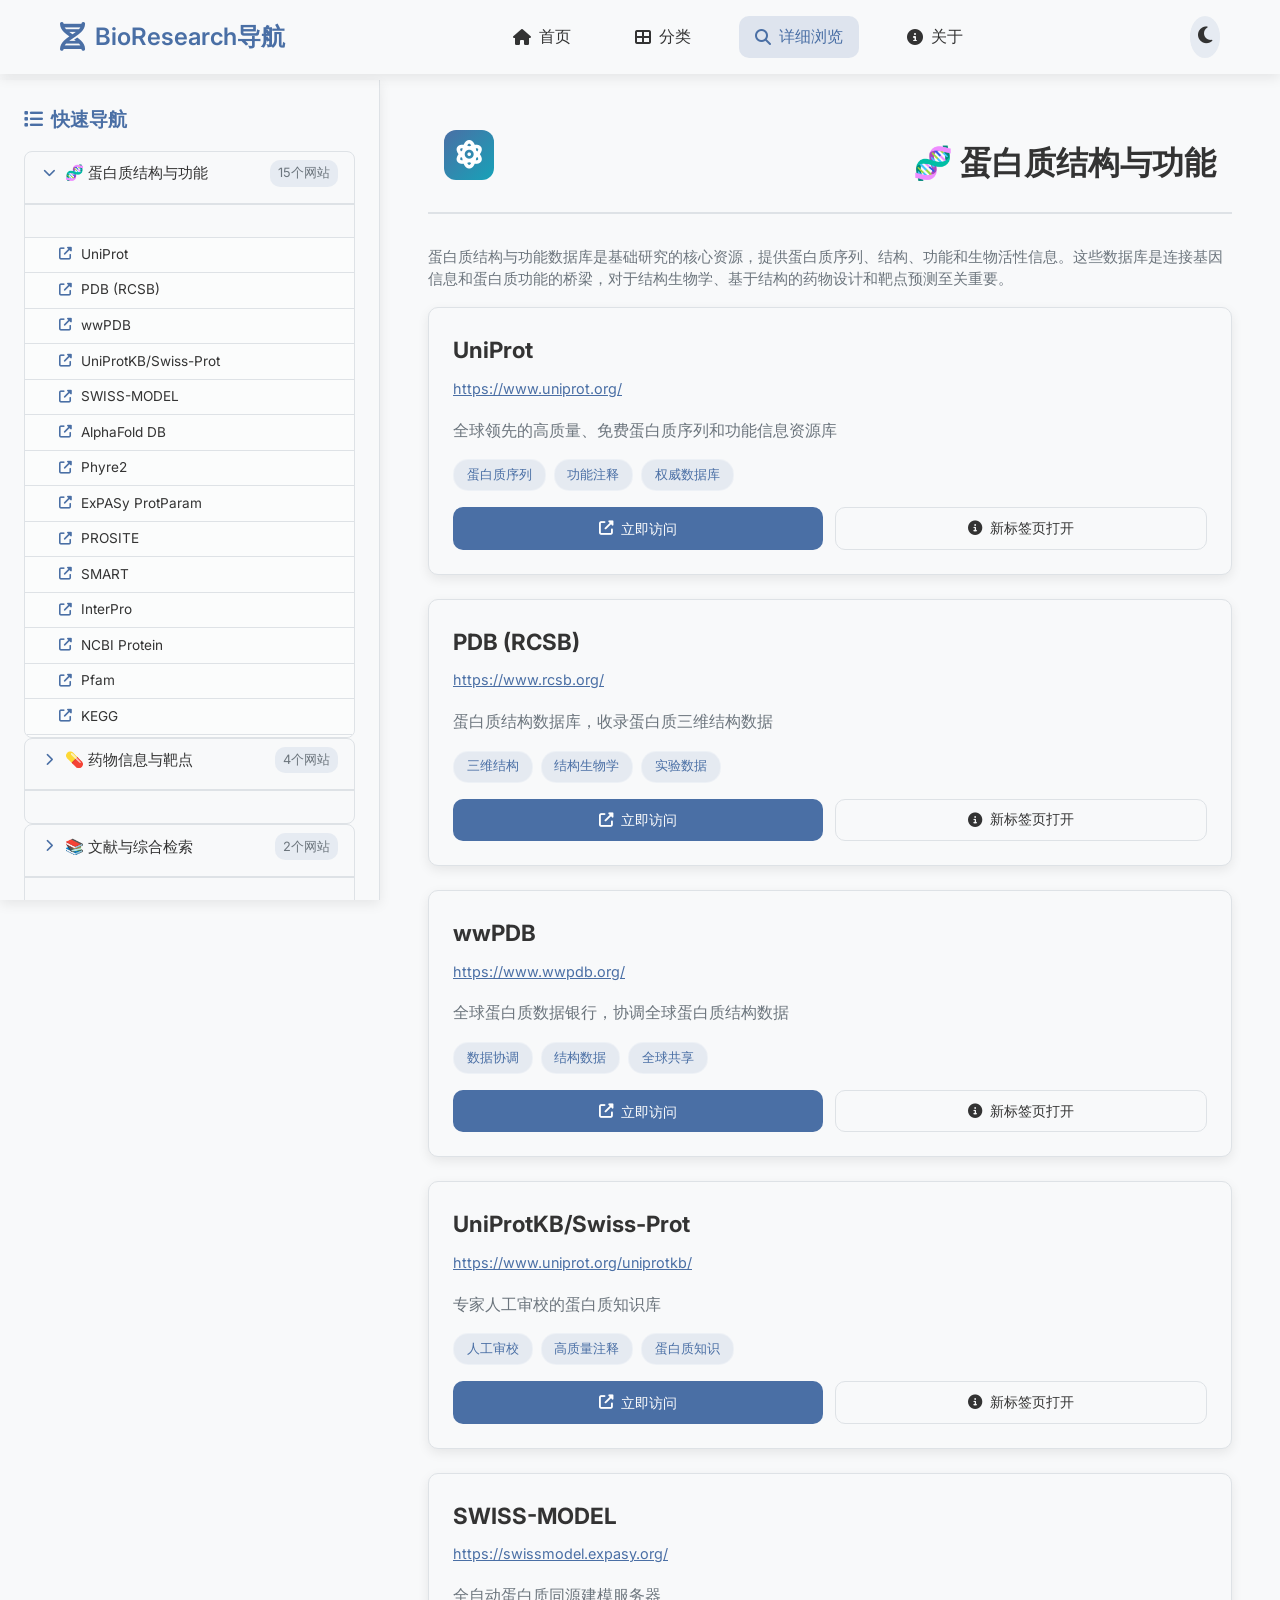
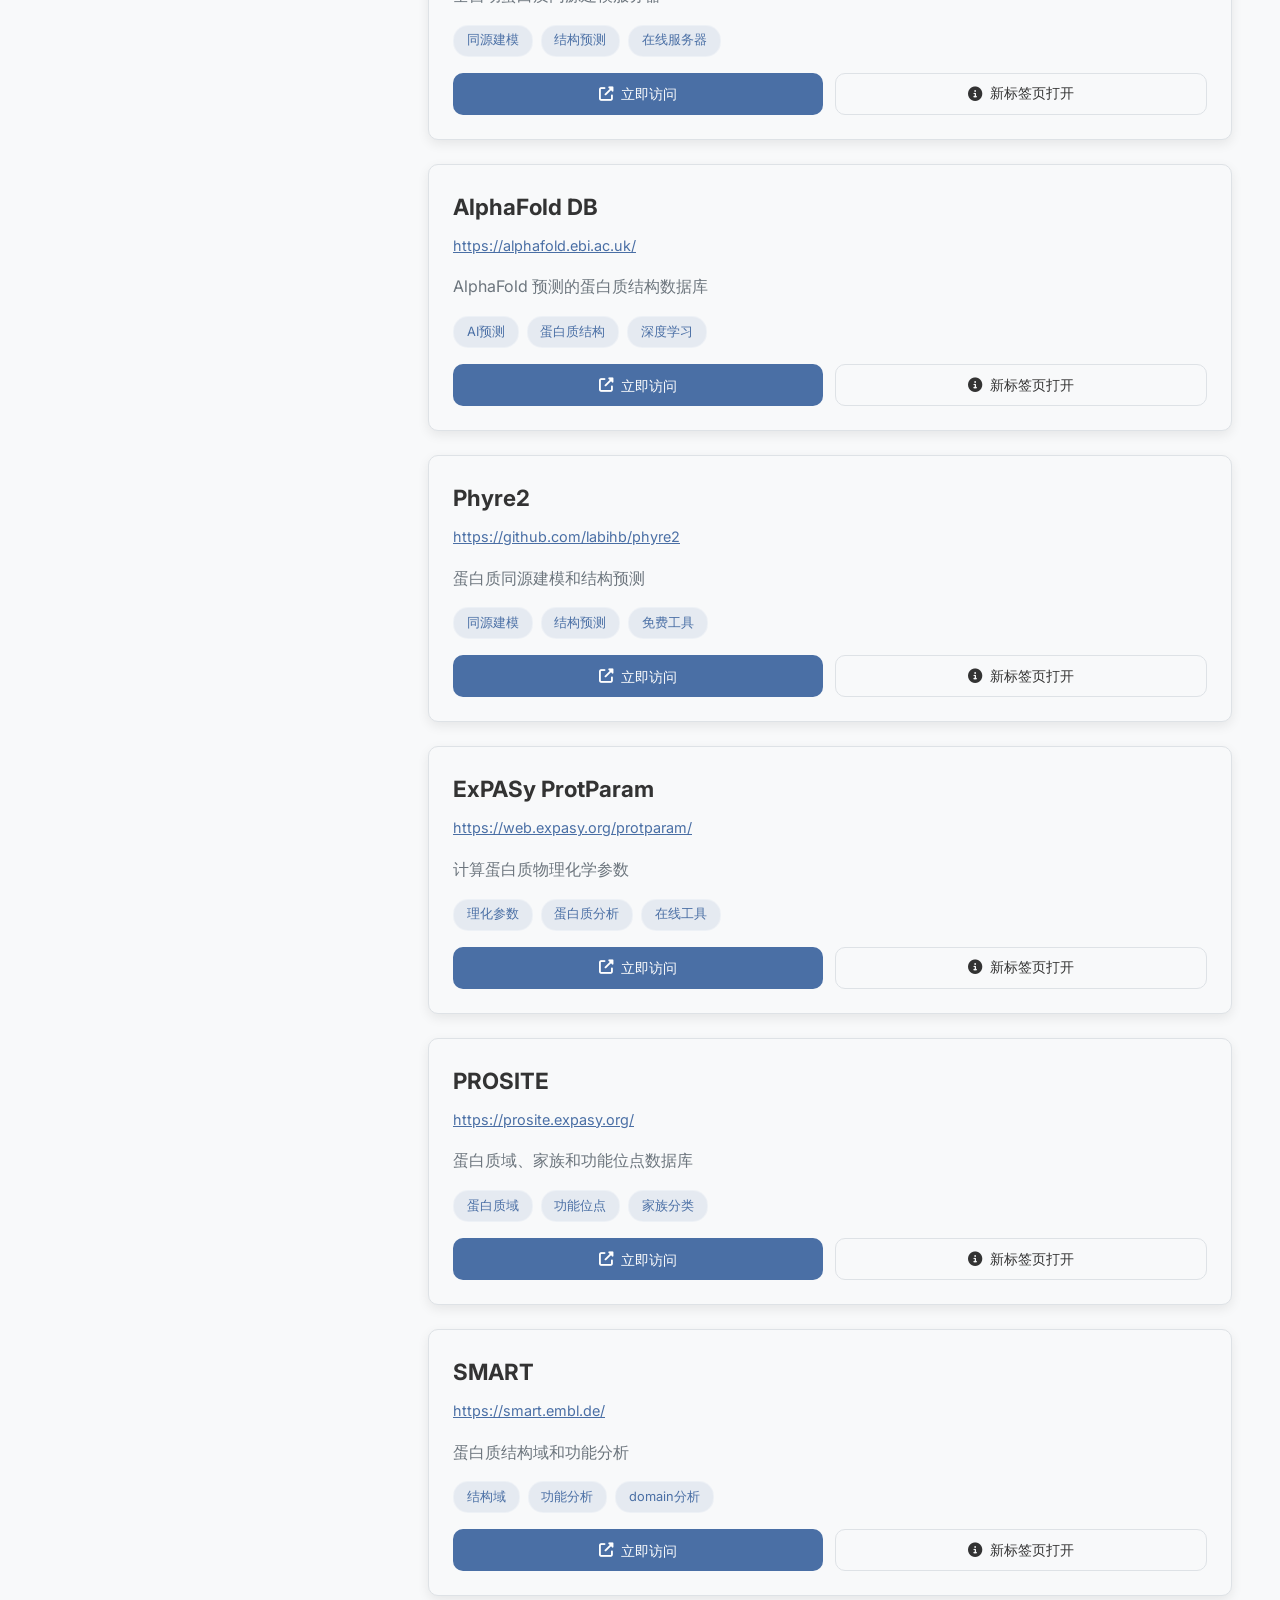
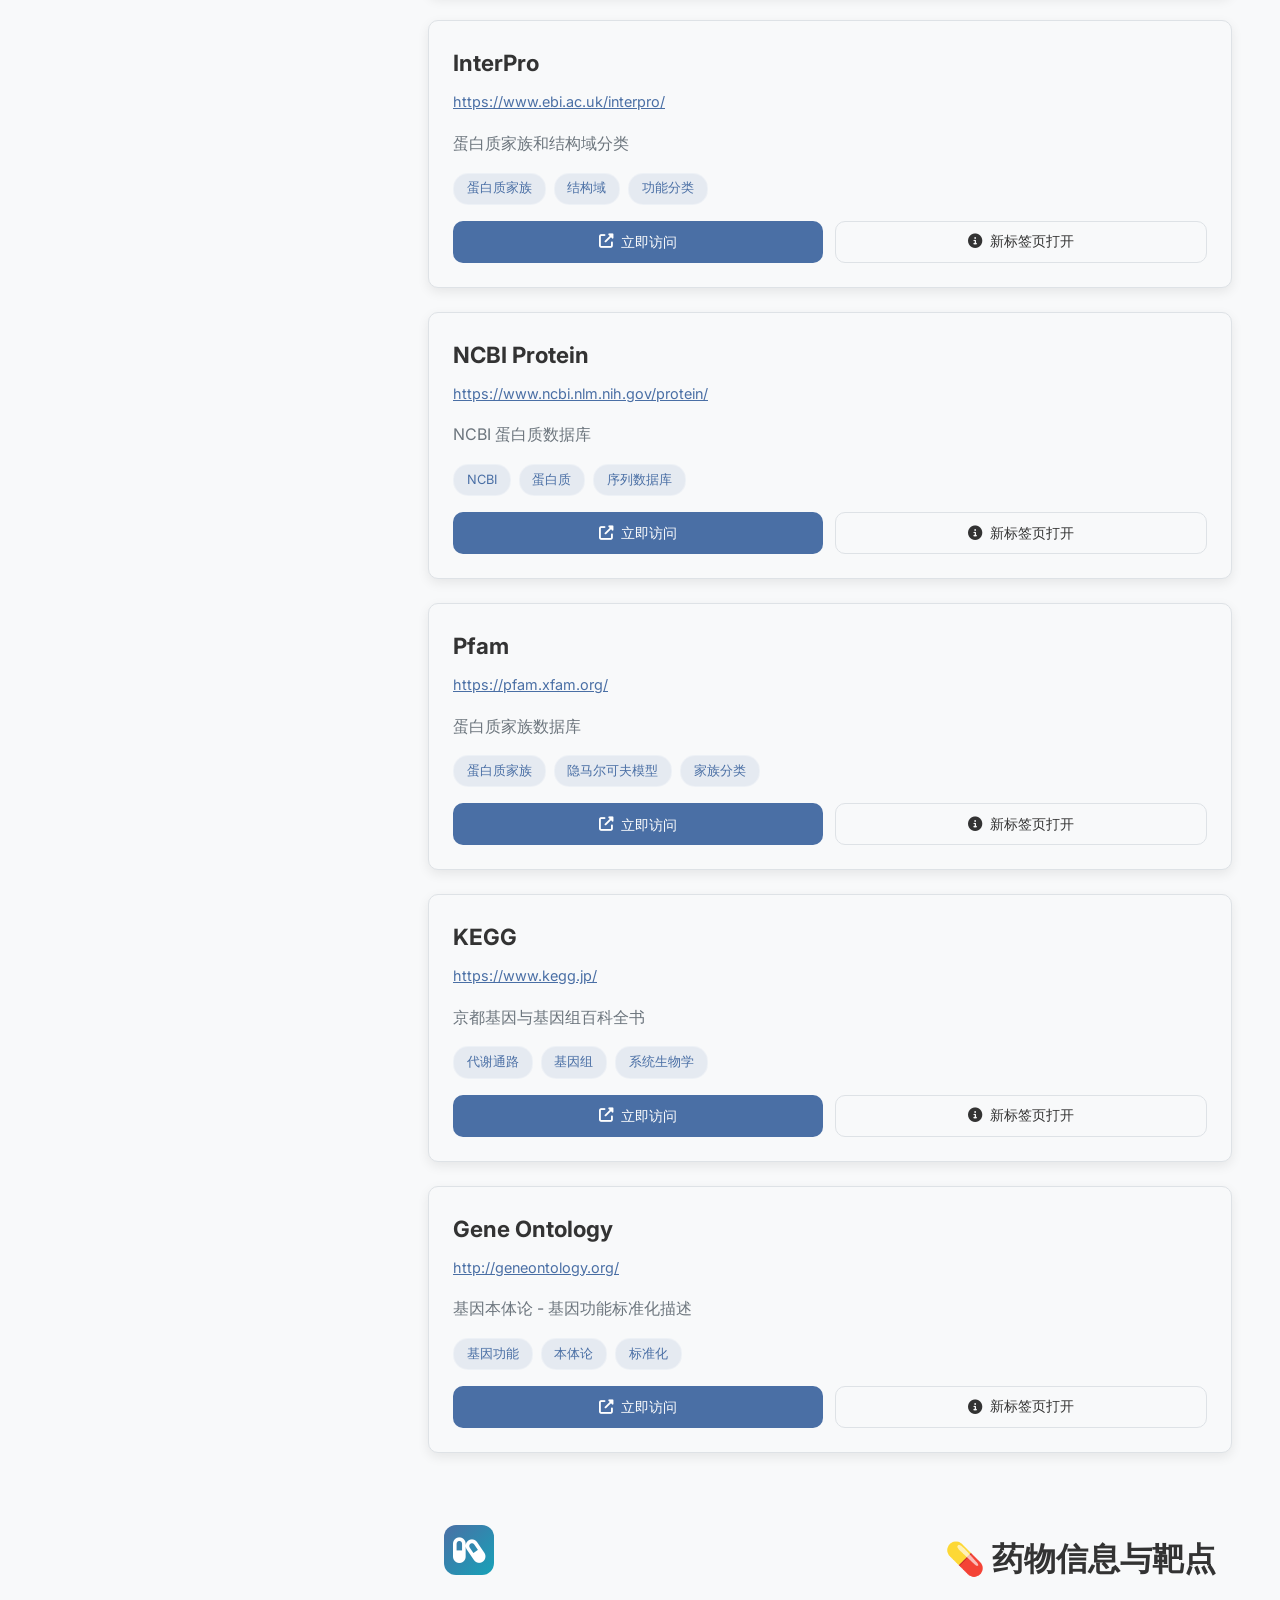
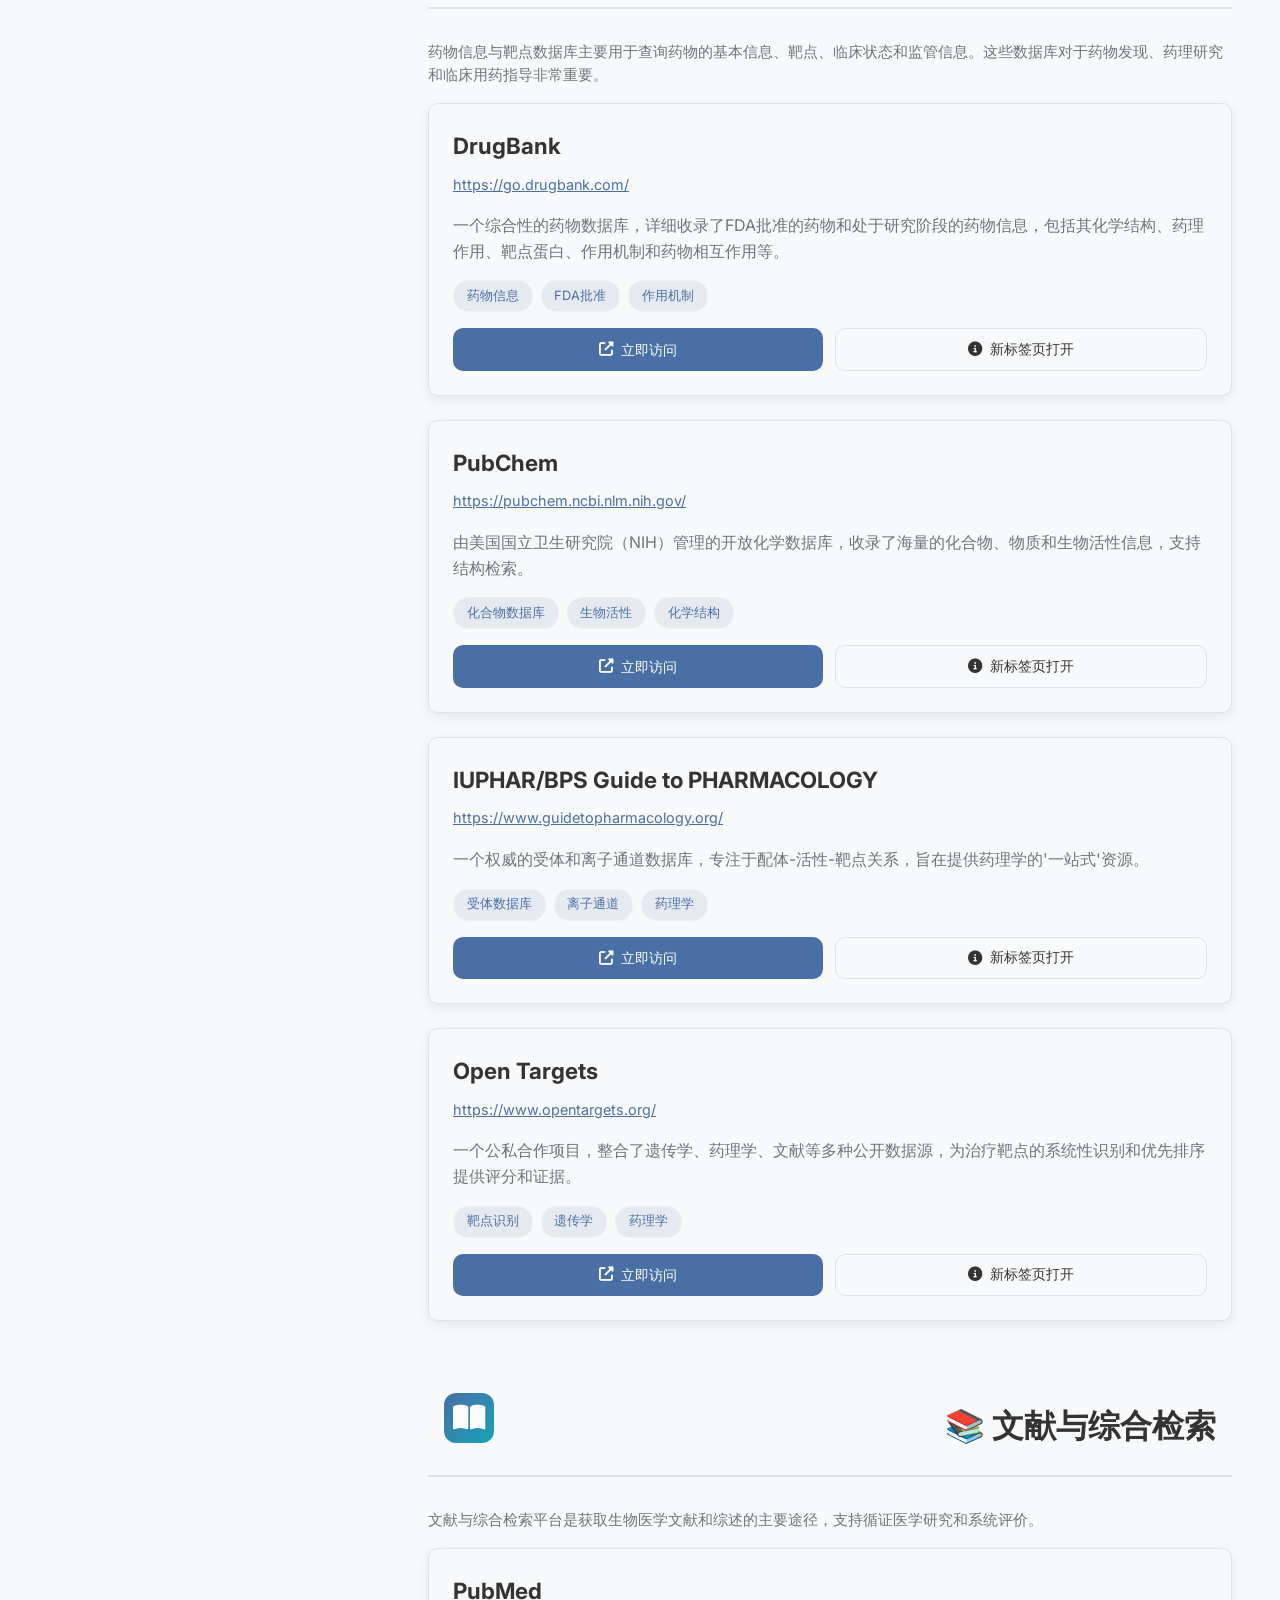
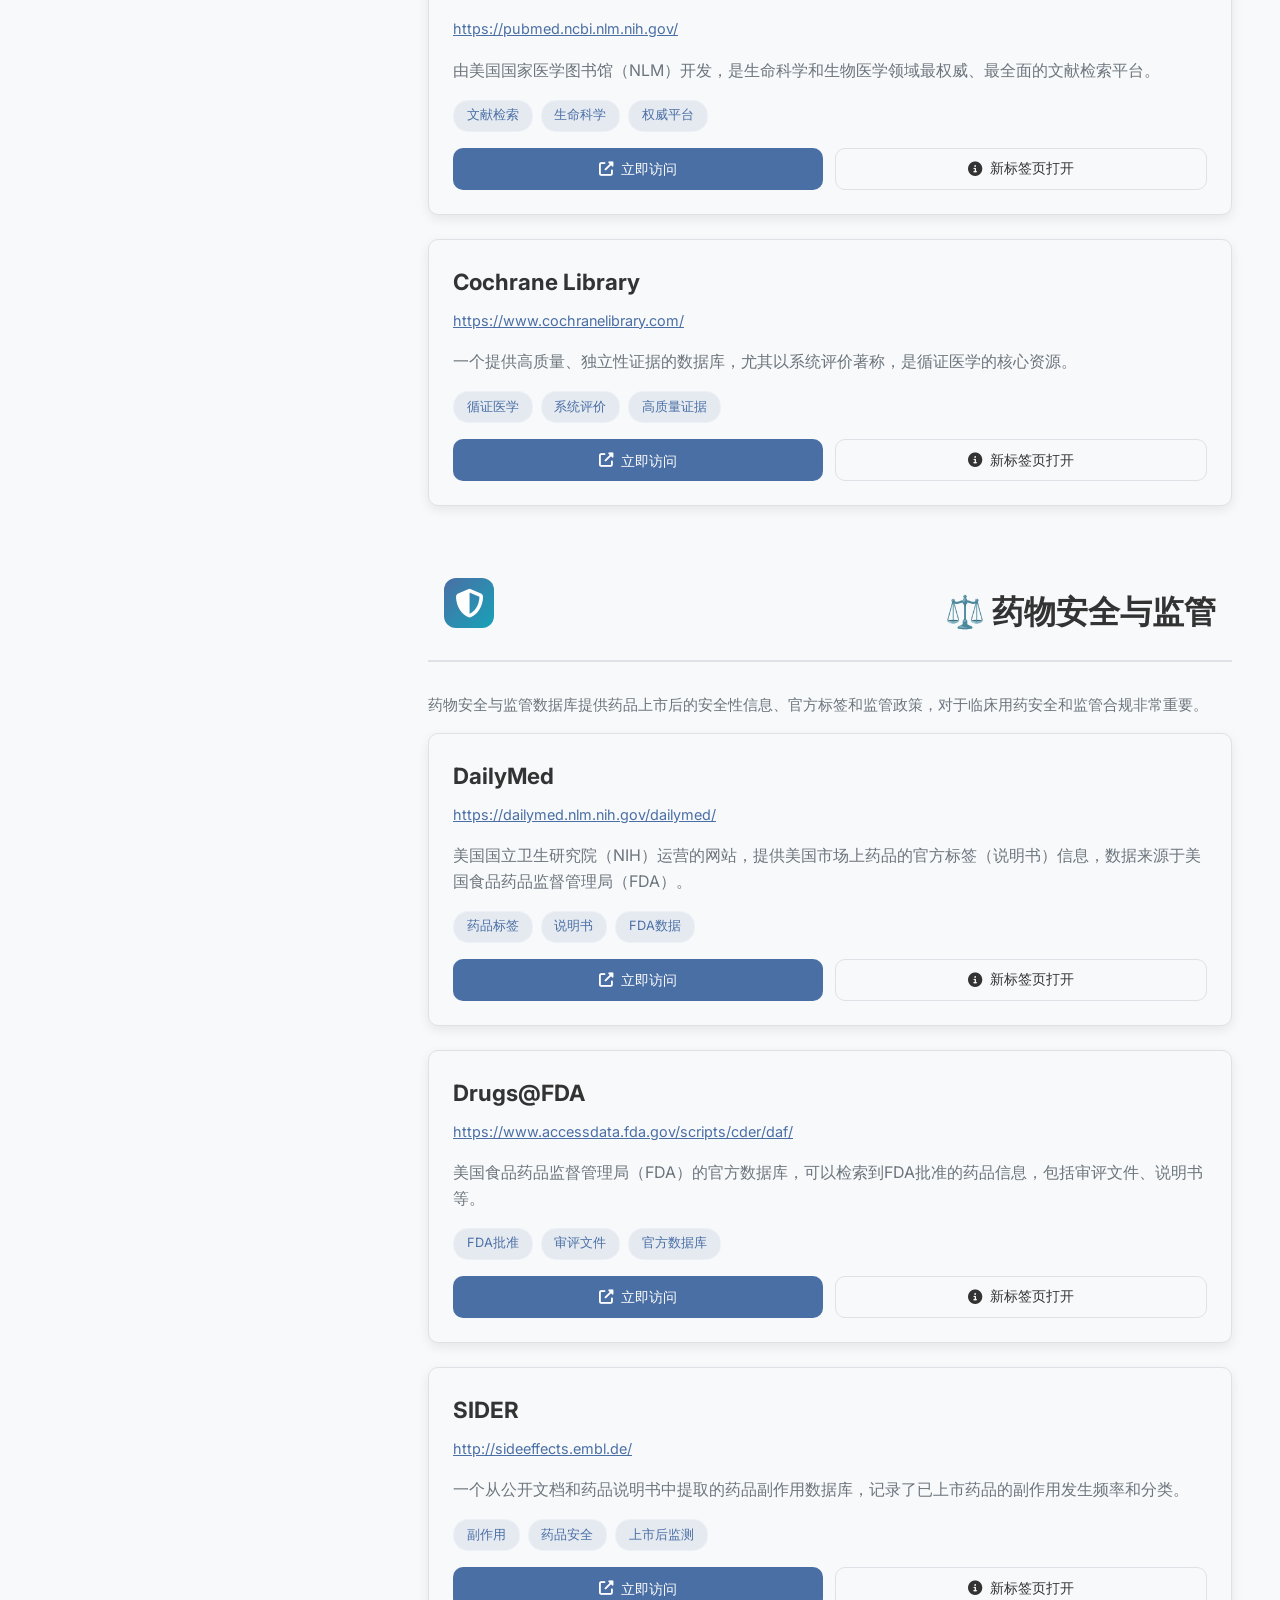
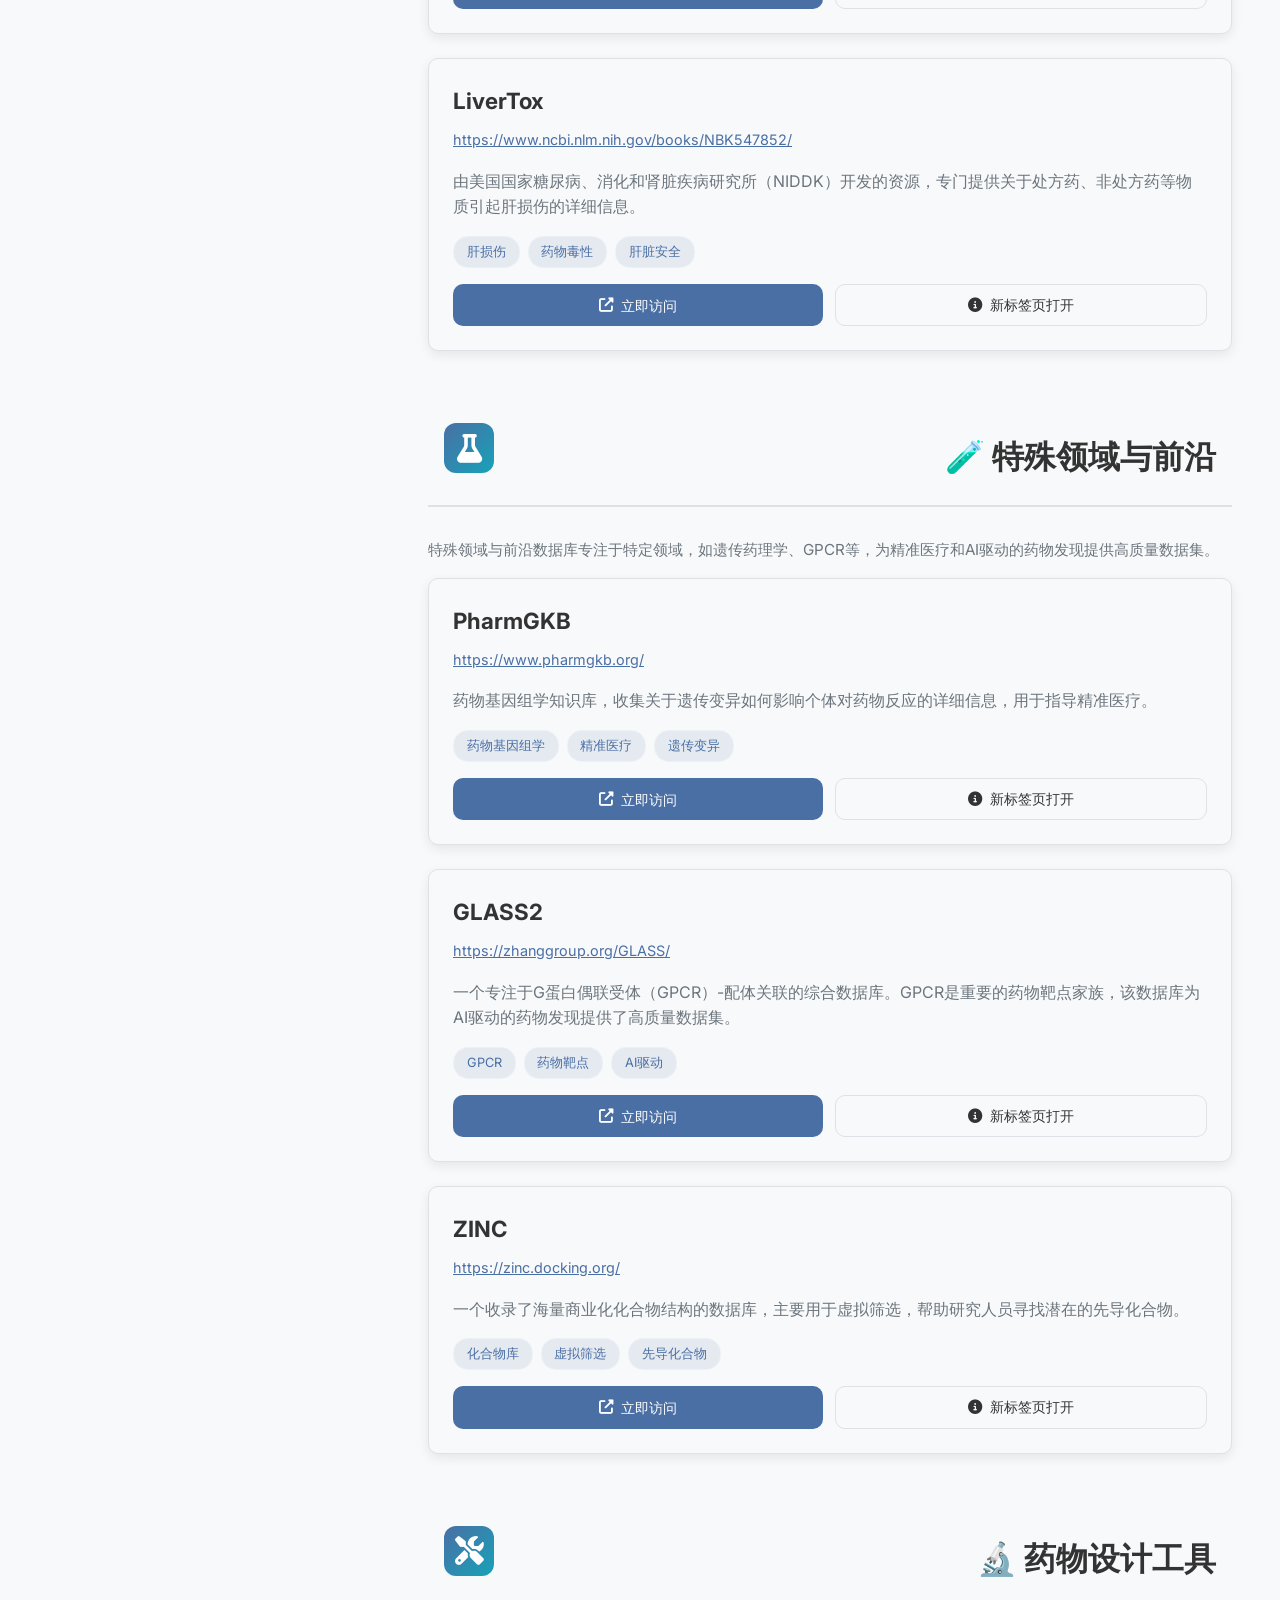
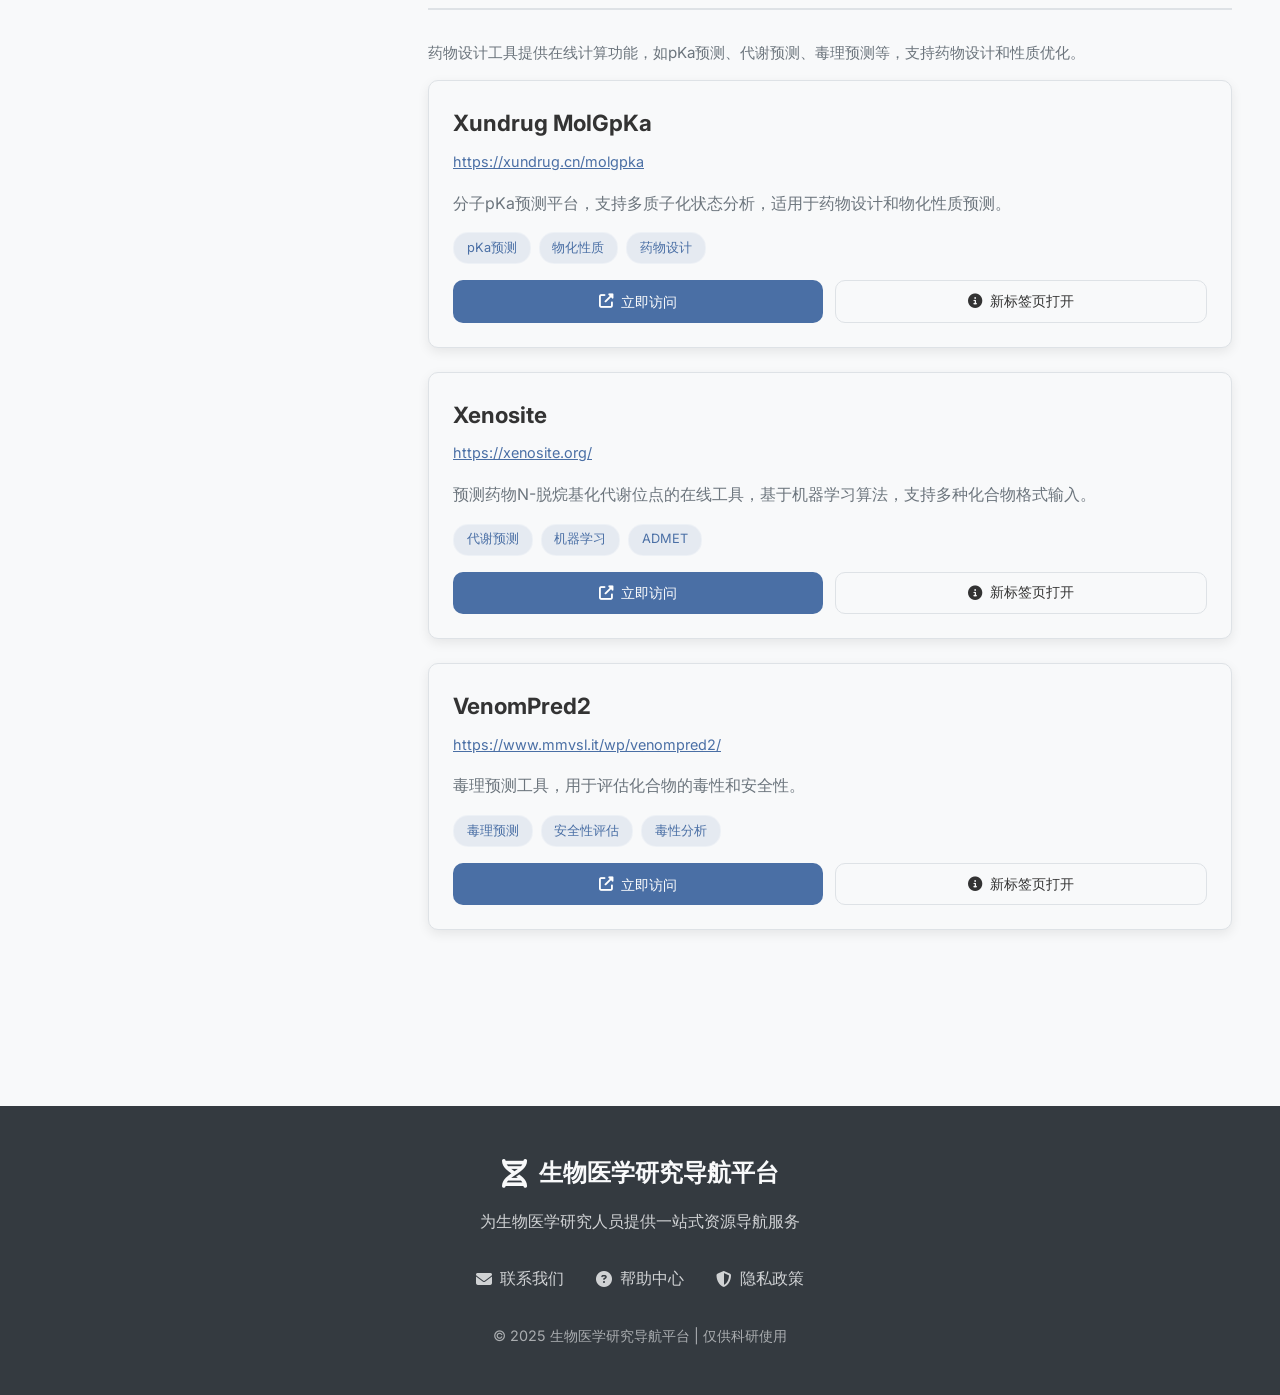
==== details.html @ 8b48fdec "修复分类导航间距问题" ====
<!DOCTYPE html>
<html lang="zh-CN">
<head>
    <meta charset="UTF-8">
    <meta name="viewport" content="width=device-width, initial-scale=1.0">
    <title>详细浏览 - 生物医学研究导航平台</title>
    <link rel="stylesheet" href="style.css?v=8">
    <link rel="stylesheet" href="https://cdnjs.cloudflare.com/ajax/libs/font-awesome/6.4.0/css/all.min.css">
    <link href="https://fonts.googleapis.com/css2?family=Inter:wght@300;400;500;600;700&family=Poppins:wght@400;500;600&display=swap" rel="stylesheet">
</head>
<body>
    <!-- 导航栏 -->
    <nav class="navbar">
        <div class="container">
            <div class="logo">
                <i class="fas fa-dna"></i>
                <span>BioResearch导航</span>
            </div>
            <div class="nav-links">
                <a href="index.html"><i class="fas fa-home"></i> 首页</a>
                <a href="index.html#categories"><i class="fas fa-th-large"></i> 分类</a>
                <a href="details.html" class="active"><i class="fas fa-search"></i> 详细浏览</a>
                <a href="index.html#about"><i class="fas fa-info-circle"></i> 关于</a>
            </div>
            <div class="theme-toggle">
                <i class="fas fa-moon" id="theme-icon"></i>
            </div>
        </div>
    </nav>

    <!-- 详情页布局 -->
    <div class="details-layout">
        <!-- 左侧导航 -->
        <aside class="sidebar">
            <h3><i class="fas fa-list"></i> 快速导航</h3>
            <ul class="category-nav">
                <!-- JavaScript动态生成 -->
            </ul>
            
            <div class="sidebar-stats">
                <h4><i class="fas fa-chart-pie"></i> 统计信息</h4>
                <div class="stat-item">
                    <span>6个分类</span>
                    <span>20个网站</span>
                </div>
                <div class="stat-item">
                    <span>一键访问</span>
                    <span>详细描述</span>
                </div>
            </div>
            
            <div class="sidebar-help">
                <h4><i class="fas fa-question-circle"></i> 使用提示</h4>
                <p>点击左侧分类快速跳转，右侧显示具体网站信息。</p>
                <p>点击"立即访问"按钮直接打开网站。</p>
                <p>点击分类名称右侧箭头展开/收起网站列表。</p>
            </div>
        </aside>

        <!-- 右侧内容区域 -->
        <main class="details-content">
            <!-- JavaScript动态生成 -->
        </main>
    </div>

    <!-- 页脚 -->
    <footer class="footer">
        <div class="container">
            <div class="footer-content">
                <div class="footer-logo">
                    <i class="fas fa-dna"></i>
                    <span>生物医学研究导航平台</span>
                </div>
                <p class="footer-description">为生物医学研究人员提供一站式资源导航服务</p>
                <div class="footer-links">
                    <a href="#"><i class="fas fa-envelope"></i> 联系我们</a>
                    <a href="#"><i class="fas fa-question-circle"></i> 帮助中心</a>
                    <a href="#"><i class="fas fa-shield-alt"></i> 隐私政策</a>
                </div>
                <p class="copyright">© 2025 生物医学研究导航平台 | 仅供科研使用</p>
            </div>
        </div>
    </footer>

    <script src="script.js"></script>
</body>
</html>
---- style.css ----
/* 全局样式 */
:root {
    --primary-color: #4a6fa5;
    --primary-dark: #385d8a;
    --secondary-color: #6c757d;
    --accent-color: #17a2b8;
    --success-color: #28a745;
    --light-color: #f8f9fa;
    --dark-color: #343a40;
    --text-color: #333;
    --text-light: #6c757d;
    --border-color: #dee2e6;
    --shadow: 0 4px 12px rgba(0, 0, 0, 0.08);
    --shadow-hover: 0 8px 24px rgba(0, 0, 0, 0.12);
    --gradient: linear-gradient(135deg, #4a6fa5 0%, #17a2b8 100%);
    --radius: 10px;
    --transition: all 0.3s ease;
}

.dark-theme {
    --primary-color: #5d8cc8;
    --primary-dark: #4a6fa5;
    --light-color: #1a1d23;
    --dark-color: #f8f9fa;
    --text-color: #e9ecef;
    --text-light: #adb5bd;
    --border-color: #2d3748;
    --shadow: 0 4px 12px rgba(0, 0, 0, 0.25);
    --shadow-hover: 0 8px 24px rgba(0, 0, 0, 0.35);
}

* {
    margin: 0;
    padding: 0;
    box-sizing: border-box;
}

body {
    font-family: 'Inter', -apple-system, BlinkMacSystemFont, sans-serif;
    color: var(--text-color);
    background-color: var(--light-color);
    line-height: 1.6;
    transition: var(--transition);
}

.container {
    max-width: 1200px;
    margin: 0 auto;
    padding: 0 20px;
}

/* 导航栏 */
.navbar {
    background-color: var(--light-color);
    box-shadow: var(--shadow);
    position: sticky;
    top: 0;
    z-index: 1000;
    transition: var(--transition);
}

.navbar .container {
    display: flex;
    justify-content: space-between;
    align-items: center;
    padding: 1rem 20px;
}

.logo {
    display: flex;
    align-items: center;
    font-size: 1.5rem;
    font-weight: 600;
    color: var(--primary-color);
}

.logo i {
    margin-right: 10px;
    font-size: 1.8rem;
}

.nav-links {
    display: flex;
    gap: 2rem;
}

.nav-links a {
    text-decoration: none;
    color: var(--text-color);
    font-weight: 500;
    display: flex;
    align-items: center;
    gap: 0.5rem;
    padding: 0.5rem 1rem;
    border-radius: var(--radius);
    transition: var(--transition);
}

.nav-links a:hover {
    color: var(--primary-color);
    background-color: rgba(74, 111, 165, 0.1);
}

.nav-links a.active {
    color: var(--primary-color);
    background-color: rgba(74, 111, 165, 0.15);
}

.theme-toggle {
    cursor: pointer;
    padding: 0.5rem;
    border-radius: 50%;
    background-color: rgba(74, 111, 165, 0.1);
    transition: var(--transition);
}

.theme-toggle:hover {
    background-color: rgba(74, 111, 165, 0.2);
}

.theme-toggle i {
    font-size: 1.2rem;
    color: var(--text-color);
}

/* 英雄区域 */
.hero {
    padding: 4rem 0;
    background: var(--gradient);
    color: white;
    margin-bottom: 3rem;
}

.hero .container {
    display: flex;
    align-items: center;
    justify-content: space-between;
    gap: 3rem;
}

.hero-content {
    flex: 1;
}

.hero h1 {
    font-size: 3rem;
    font-weight: 700;
    margin-bottom: 1rem;
    line-height: 1.2;
}

.subtitle {
    font-size: 1.5rem;
    font-weight: 300;
    margin-bottom: 1.5rem;
    opacity: 0.9;
}

.description {
    font-size: 1.1rem;
    margin-bottom: 2rem;
    max-width: 600px;
    opacity: 0.85;
}

.search-container {
    max-width: 600px;
}

.search-box {
    display: flex;
    background: white;
    border-radius: 50px;
    padding: 0.5rem;
    box-shadow: 0 4px 20px rgba(0, 0, 0, 0.15);
    margin-bottom: 1rem;
}

.search-box i {
    color: var(--text-light);
    padding: 0.75rem 1rem;
    font-size: 1.2rem;
}

.search-box input {
    flex: 1;
    border: none;
    outline: none;
    font-size: 1rem;
    padding: 0.75rem 0;
    background: transparent;
}

.search-box button {
    background: var(--primary-color);
    color: white;
    border: none;
    padding: 0.75rem 2rem;
    border-radius: 50px;
    font-weight: 600;
    cursor: pointer;
    transition: var(--transition);
}

.search-box button:hover {
    background: var(--primary-dark);
}

.search-tags {
    display: flex;
    gap: 0.75rem;
    flex-wrap: wrap;
}

.tag {
    background: rgba(255, 255, 255, 0.2);
    color: white;
    padding: 0.4rem 1rem;
    border-radius: 20px;
    font-size: 0.9rem;
    cursor: pointer;
    transition: var(--transition);
    border: 1px solid rgba(255, 255, 255, 0.3);
}

.tag:hover {
    background: rgba(255, 255, 255, 0.3);
}

.hero-image {
    flex: 0 0 300px;
    position: relative;
}

.floating-icons {
    position: relative;
    height: 200px;
}

.floating-icons i {
    position: absolute;
    font-size: 4rem;
    color: rgba(255, 255, 255, 0.8);
    animation: float 6s ease-in-out infinite;
}

.floating-icons i:nth-child(1) {
    top: 20px;
    left: 50px;
    animation-delay: 0s;
}

.floating-icons i:nth-child(2) {
    top: 80px;
    left: 150px;
    animation-delay: 2s;
}

.floating-icons i:nth-child(3) {
    top: 40px;
    left: 250px;
    animation-delay: 4s;
}

@keyframes float {
    0%, 100% { transform: translateY(0); }
    50% { transform: translateY(-20px); }
}

/* 主要内容区域 */
.section-header {
    text-align: center;
    margin-bottom: 3rem;
}

.section-header h2 {
    font-size: 2.2rem;
    font-weight: 700;
    margin-bottom: 0.5rem;
    color: var(--text-color);
    display: flex;
    align-items: center;
    justify-content: center;
    gap: 0.75rem;
}

.section-header p {
    color: var(--text-light);
    font-size: 1.1rem;
}

/* 分类卡片网格 */
.categories-grid {
    display: grid;
    grid-template-columns: repeat(auto-fill, minmax(350px, 1fr));
    gap: 1.5rem;
    margin-bottom: 3rem;
}

.category-card {
    background: var(--light-color);
    border-radius: var(--radius);
    padding: 1.5rem;
    box-shadow: var(--shadow);
    transition: var(--transition);
    border: 1px solid var(--border-color);
    display: flex;
    flex-direction: column;
}

.category-card:hover {
    transform: translateY(-5px);
    box-shadow: var(--shadow-hover);
}

.category-icon {
    width: 60px;
    height: 60px;
    background: var(--gradient);
    border-radius: 12px;
    display: flex;
    align-items: center;
    justify-content: center;
    margin-bottom: 1rem;
}

.category-icon i {
    font-size: 1.8rem;
    color: white;
}

.category-info {
    flex: 1;
}

.category-info h3 {
    font-size: 1.4rem;
    font-weight: 600;
    margin-bottom: 0.75rem;
    color: var(--text-color);
}

.category-description {
    color: var(--text-light);
    margin-bottom: 1rem;
    font-size: 0.95rem;
    line-height: 1.5;
}

.category-stats {
    display: flex;
    gap: 1rem;
    margin-bottom: 1rem;
}

.category-stats .stat {
    display: flex;
    align-items: center;
    gap: 0.3rem;
    font-size: 0.9rem;
    color: var(--text-light);
}

.category-tags {
    display: flex;
    gap: 0.5rem;
    flex-wrap: wrap;
    margin-bottom: 1rem;
}

.category-tags .tag {
    background: rgba(74, 111, 165, 0.1);
    color: var(--primary-color);
    padding: 0.3rem 0.8rem;
    border-radius: 15px;
    font-size: 0.8rem;
    border: none;
}

.category-actions {
    display: flex;
    gap: 0.75rem;
    margin-top: auto;
}

.btn-primary, .btn-secondary {
    padding: 0.75rem 1.5rem;
    border-radius: var(--radius);
    font-weight: 500;
    cursor: pointer;
    transition: var(--transition);
    text-decoration: none;
    display: flex;
    align-items: center;
    justify-content: center;
    gap: 0.5rem;
    flex: 1;
    border: none;
    font-size: 0.95rem;
}

.btn-primary {
    background: var(--primary-color);
    color: white;
}

.btn-primary:hover {
    background: var(--primary-dark);
}

.btn-secondary {
    background: transparent;
    color: var(--text-color);
    border: 1px solid var(--border-color);
}

.btn-secondary:hover {
    background: rgba(74, 111, 165, 0.1);
    border-color: var(--primary-color);
}

/* 统计区域 */
.stats-section {
    margin-bottom: 4rem;
}

.stats-grid {
    display: grid;
    grid-template-columns: repeat(4, 1fr);
    gap: 1.5rem;
}

.stat-card {
    background: var(--light-color);
    padding: 2rem;
    border-radius: var(--radius);
    text-align: center;
    box-shadow: var(--shadow);
    border: 1px solid var(--border-color);
    transition: var(--transition);
}

.stat-card:hover {
    transform: translateY(-3px);
}

.stat-card i {
    font-size: 2.5rem;
    color: var(--primary-color);
    margin-bottom: 1rem;
}

.stat-card h3 {
    font-size: 2.5rem;
    font-weight: 700;
    margin-bottom: 0.5rem;
    color: var(--text-color);
}

.stat-card p {
    color: var(--text-light);
    font-size: 1rem;
}

/* 关于区域 */
.about-section {
    margin-bottom: 4rem;
}

.about-content {
    display: grid;
    grid-template-columns: 2fr 1fr;
    gap: 3rem;
    align-items: start;
}

.about-text h3 {
    font-size: 1.5rem;
    margin-bottom: 1rem;
    color: var(--text-color);
}

.about-text p {
    margin-bottom: 1.5rem;
    color: var(--text-light);
}

.about-text ul {
    list-style: none;
    margin-top: 1.5rem;
}

.about-text li {
    margin-bottom: 1rem;
    display: flex;
    align-items: flex-start;
    gap: 0.75rem;
}

.about-text li i {
    color: var(--success-color);
    margin-top: 0.2rem;
}

.about-cta {
    background: var(--gradient);
    color: white;
    padding: 2rem;
    border-radius: var(--radius);
    text-align: center;
}

.about-cta h3 {
    font-size: 1.5rem;
    margin-bottom: 1rem;
}

.about-cta p {
    margin-bottom: 1.5rem;
    opacity: 0.9;
}

.about-cta .btn-primary {
    background: white;
    color: var(--primary-color);
    width: 100%;
}

.about-cta .btn-primary:hover {
    background: rgba(255, 255, 255, 0.9);
}

/* 页脚 */
.footer {
    background: var(--dark-color);
    color: var(--light-color);
    padding: 3rem 0;
    margin-top: 4rem;
}

.footer-content {
    text-align: center;
}

.footer-logo {
    display: flex;
    align-items: center;
    justify-content: center;
    gap: 0.75rem;
    font-size: 1.5rem;
    font-weight: 600;
    margin-bottom: 1rem;
}

.footer-logo i {
    font-size: 1.8rem;
}

.footer-description {
    margin-bottom: 2rem;
    opacity: 0.8;
    max-width: 500px;
    margin-left: auto;
    margin-right: auto;
}

.footer-links {
    display: flex;
    justify-content: center;
    gap: 2rem;
    margin-bottom: 2rem;
    flex-wrap: wrap;
}

.footer-links a {
    color: var(--light-color);
    text-decoration: none;
    opacity: 0.8;
    transition: var(--transition);
    display: flex;
    align-items: center;
    gap: 0.5rem;
}

.footer-links a:hover {
    opacity: 1;
}

.copyright {
    opacity: 0.6;
    font-size: 0.9rem;
}

/* 模态框 */
.modal {
    display: none;
    position: fixed;
    top: 0;
    left: 0;
    width: 100%;
    height: 100%;
    background: rgba(0, 0, 0, 0.5);
    z-index: 2000;
    align-items: center;
    justify-content: center;
}

.modal.active {
    display: flex;
}

.modal-content {
    background: var(--light-color);
    border-radius: var(--radius);
    width: 90%;
    max-width: 600px;
    max-height: 80vh;
    overflow-y: auto;
    box-shadow: 0 10px 40px rgba(0, 0, 0, 0.2);
}

.modal-header {
    padding: 1.5rem;
    border-bottom: 1px solid var(--border-color);
    display: flex;
    justify-content: space-between;
    align-items: center;
}

.modal-header h3 {
    font-size: 1.5rem;
    font-weight: 600;
}

.close-modal {
    background: none;
    border: none;
    font-size: 1.8rem;
    color: var(--text-light);
    cursor: pointer;
    transition: var(--transition);
}

.close-modal:hover {
    color: var(--text-color);
}

.modal-body {
    padding: 1.5rem;
}

/* 详情页布局 */
.details-layout {
    display: flex;
    min-height: calc(100vh - 80px);
    margin-top: 0;
}

/* 左侧导航 */
.sidebar {
    width: 380px;
    background: var(--light-color);
    border-right: 1px solid var(--border-color);
    padding: 1.5rem;
    position: fixed;
    top: 80px;
    left: 0;
    height: calc(100vh - 80px);
    overflow-y: auto;
    z-index: 100;
    box-shadow: var(--shadow);
}

.sidebar h3 {
    font-size: 1.2rem;
    margin-bottom: 1rem;
    display: flex;
    align-items: center;
    gap: 0.5rem;
    color: var(--primary-color);
}

.sidebar h4 {
    font-size: 1rem;
    margin: 1.5rem 0 0.75rem 0;
    display: flex;
    align-items: center;
    gap: 0.5rem;
    color: var(--text-color);
}

.sidebar-stats,
.sidebar-help {
    margin-top: 2rem;
    padding-top: 1.5rem;
    border-top: 1px solid var(--border-color);
}

.stat-item {
    display: flex;
    justify-content: space-between;
    margin-bottom: 0.5rem;
    font-size: 0.9rem;
    color: var(--text-light);
}

.sidebar-help p {
    font-size: 0.85rem;
    color: var(--text-light);
    margin-bottom: 0.5rem;
    line-height: 1.4;
}

/* 树形导航样式 */
.category-nav {
    list-style: none;
    padding: 0;
    margin: 0;
}

.category-item {
    margin-bottom: 0;
    border-radius: 8px;
    overflow: hidden;
    border: 1px solid var(--border-color);
    background: var(--light-color);
    transition: all 0.2s;
}

.category-item:hover {
    border-color: var(--primary-color);
    box-shadow: 0 2px 8px rgba(74, 111, 165, 0.1);
}

.category-item + .category-item {
    margin-top: 0;
}

.category-header {
    display: flex;
    justify-content: space-between;
    align-items: center;
    padding: 0.5rem 1rem;
    cursor: pointer;
    user-select: none;
    transition: background-color 0.2s;
}

.category-header:hover {
    background: rgba(74, 111, 165, 0.05);
}

.category-title {
    display: flex;
    align-items: center;
    gap: 0.5rem;
    font-weight: 500;
    color: var(--text-color);
}

.expand-icon {
    color: var(--primary-color);
    font-size: 0.8rem;
    transition: transform 0.2s;
    width: 16px;
    text-align: center;
}

.nav-text {
    font-size: 0.95rem;
}

.site-count {
    font-size: 0.8rem;
    color: var(--text-light);
    background: rgba(74, 111, 165, 0.1);
    padding: 0.2rem 0.5rem;
    border-radius: 10px;
}

.site-list {
    list-style: none;
    padding: 0;
    margin: 0;
    max-height: 0;
    overflow: hidden;
    transition: max-height 0.3s ease-out;
    background: rgba(255, 255, 255, 0.5);
    display: none;
}

.site-list.expanded {
    display: block;
}

.site-list.expanded {
    max-height: 500px;
    transition: max-height 0.5s ease-in;
}

.site-list li {
    border-top: 1px solid var(--border-color);
    margin: 0;
    padding: 0;
}

.site-link {
    display: flex;
    align-items: center;
    gap: 0.5rem;
    padding: 0.4rem 1rem 0.4rem 2rem;
    text-decoration: none;
    color: var(--text-color);
    transition: all 0.2s;
    font-size: 0.85rem;
    margin: 0;
}

.site-link:hover {
    background: rgba(74, 111, 165, 0.08);
    color: var(--primary-color);
}

.site-link i {
    font-size: 0.8rem;
    color: var(--primary-color);
    width: 16px;
    text-align: center;
}

.site-link.visited {
    color: var(--success-color);
}

.site-link.visited i {
    color: var(--success-color);
}

/* 深色主题适配 */
.dark-theme .category-item {
    background: var(--dark-light);
    border-color: var(--dark-border);
}

.dark-theme .category-item:hover {
    border-color: var(--primary-color);
    box-shadow: 0 2px 8px rgba(74, 111, 165, 0.2);
}

.dark-theme .category-header:hover {
    background: rgba(74, 111, 165, 0.1);
}

.dark-theme .site-list {
    background: rgba(40, 44, 52, 0.5);
}

.dark-theme .site-count {
    background: rgba(74, 111, 165, 0.2);
}

.dark-theme .site-link:hover {
    background: rgba(74, 111, 165, 0.15);
}



/* 旧的 .category-nav 样式已删除 - 使用新的树形导航样式 */

/* 右侧内容区域 */
.details-content {
    flex: 1;
    margin-left: 380px;
    padding: 3rem;
    max-width: calc(100% - 380px);
}

.category-section {
    margin-bottom: 4rem;
    scroll-margin-top: 100px;
}

.category-header {
    display: flex;
    align-items: center;
    gap: 1rem;
    margin-bottom: 2rem;
    padding-bottom: 1rem;
    border-bottom: 2px solid var(--border-color);
}

.category-header h2 {
    font-size: 2rem;
    color: var(--text-color);
}

.category-header .category-icon {
    width: 50px;
    height: 50px;
    font-size: 1.5rem;
}

/* 网站列表 */
.sites-list {
    display: flex;
    flex-direction: column;
    gap: 1.5rem;
}

.site-card {
    background: var(--light-color);
    border-radius: var(--radius);
    padding: 1.5rem;
    box-shadow: var(--shadow);
    border: 1px solid var(--border-color);
    transition: var(--transition);
}

.site-card:hover {
    box-shadow: var(--shadow-hover);
}

.site-header {
    display: flex;
    justify-content: space-between;
    align-items: flex-start;
    margin-bottom: 1rem;
}

.site-header h3 {
    font-size: 1.4rem;
    color: var(--text-color);
    margin-bottom: 0.5rem;
}

.site-url {
    color: var(--primary-color);
    font-size: 0.9rem;
    word-break: break-all;
}

.site-description {
    color: var(--text-light);
    margin-bottom: 1rem;
    line-height: 1.6;
}

.site-tags {
    display: flex;
    gap: 0.5rem;
    flex-wrap: wrap;
    margin-bottom: 1rem;
}

.site-tags .tag {
    background: rgba(74, 111, 165, 0.1);
    color: var(--primary-color);
    padding: 0.3rem 0.8rem;
    border-radius: 15px;
    font-size: 0.8rem;
}

.site-actions {
    display: flex;
    gap: 0.75rem;
}

.site-actions .btn-primary,
.site-actions .btn-secondary {
    padding: 0.6rem 1.2rem;
    font-size: 0.9rem;
}

/* 响应式设计 */
@media (max-width: 992px) {
    .hero .container {
        flex-direction: column;
        text-align: center;
    }
    
    .hero h1 {
        font-size: 2.5rem;
    }
    
    .subtitle {
        font-size: 1.3rem;
    }
    
    .about-content {
        grid-template-columns: 1fr;
    }
    
    .stats-grid {
        grid-template-columns: repeat(2, 1fr);
    }
    
    .sidebar {
        width: 100%;
        position: relative;
        top: 0;
        height: auto;
        border-right: none;
        border-bottom: 1px solid var(--border-color);
    }
    
    .details-content {
        margin-left: 0;
    }
    
    .details-layout {
        flex-direction: column;
    }
}

@media (max-width: 768px) {
    .navbar .container {
        flex-direction: column;
        gap: 1rem;
    }
    
    .nav-links {
        width: 100%;
        justify-content: center;
        flex-wrap: wrap;
        gap: 0.5rem;
    }
    
    .categories-grid {
        grid-template-columns: 1fr;
    }
    
    .hero h1 {
        font-size: 2rem;
    }
    
    .subtitle {
        font-size: 1.1rem;
    }
    
    .search-box {
        flex-direction: column;
        border-radius: var(--radius);
    }
    
    .search-box button {
        width: 100%;
        border-radius: var(--radius);
    }
    
    .stats-grid {
        grid-template-columns: 1fr;
    }
    
    .category-actions {
        flex-direction: column;
    }
    
    .site-header {
        flex-direction: column;
        gap: 1rem;
    }
    
    .site-actions {
        flex-direction: column;
    }
}

@media (max-width: 480px) {
    .container {
        padding: 0 15px;
    }
    
    .hero h1 {
        font-size: 1.8rem;
    }
    
    .section-header h2 {
        font-size: 1.8rem;
    }
    
    .category-info h3 {
        font-size: 1.2rem;
    }
    
    .category-header h2 {
        font-size: 1.5rem;
    }
}
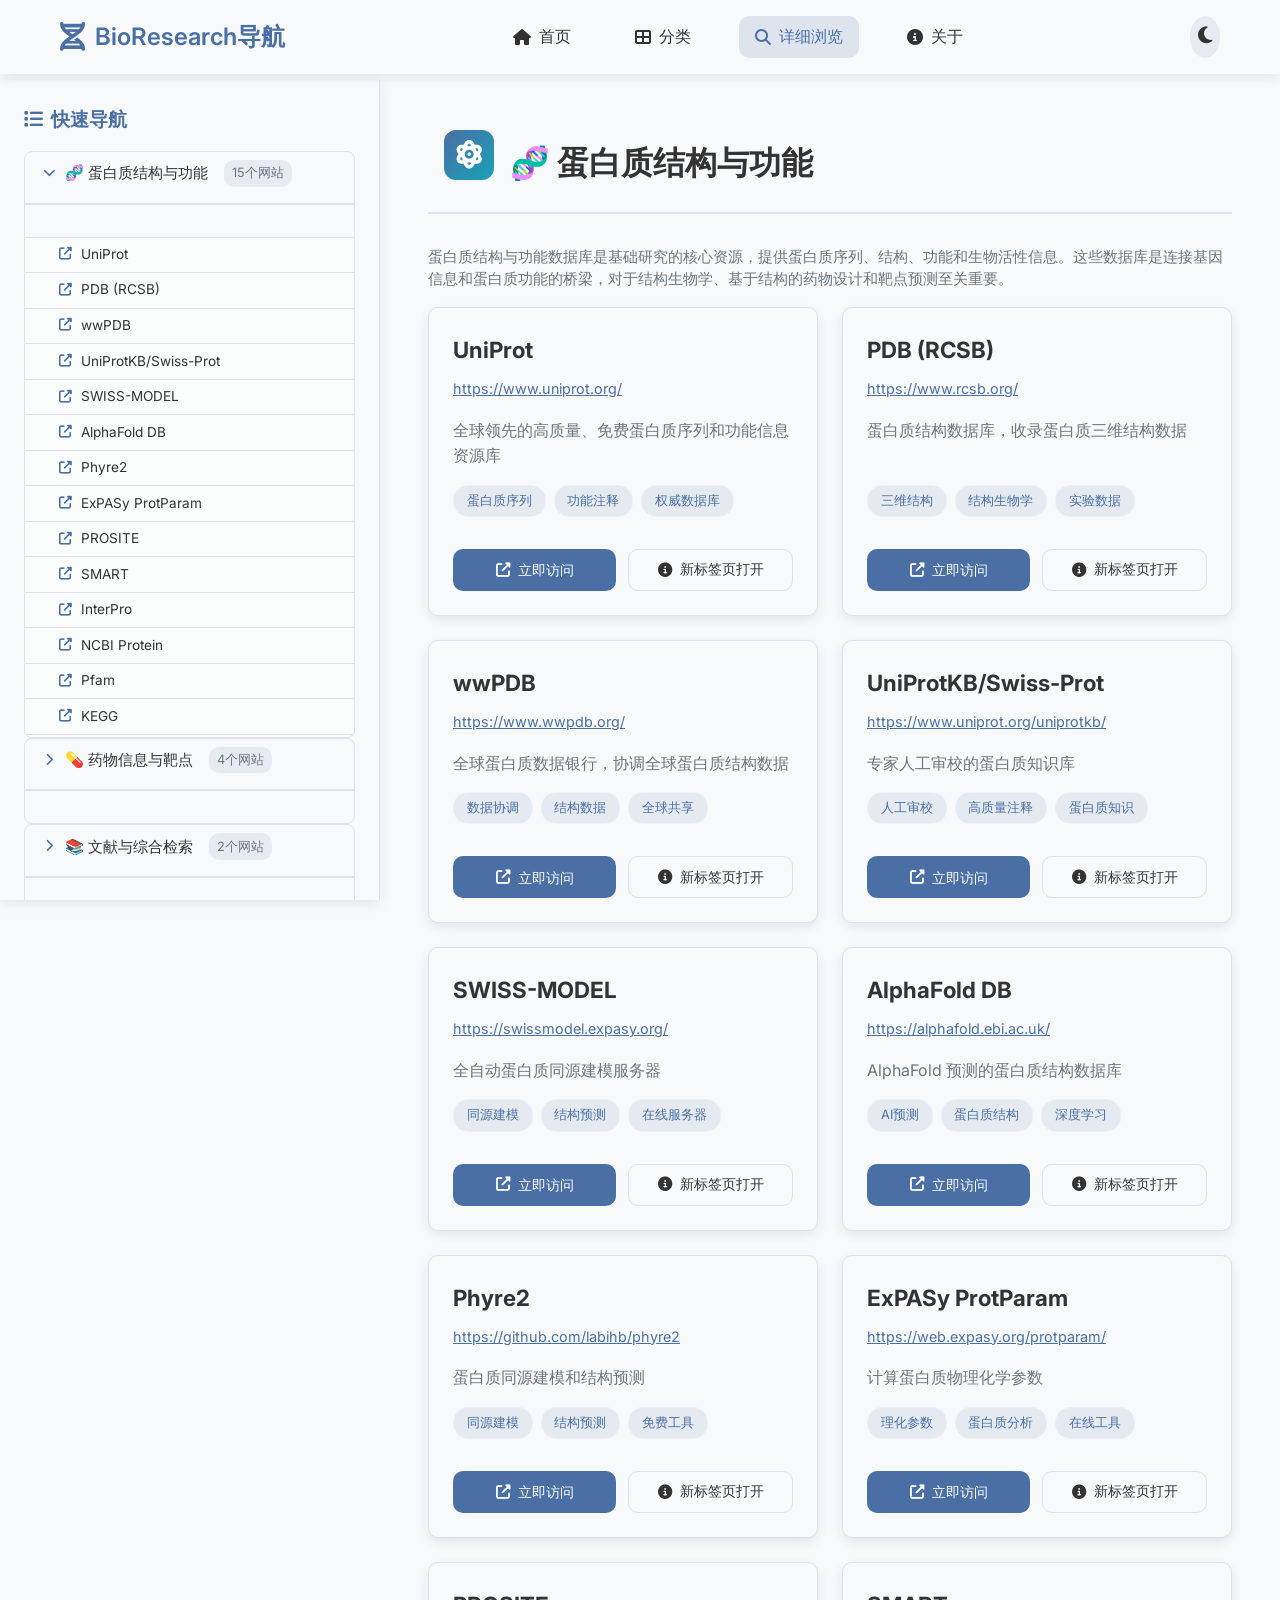
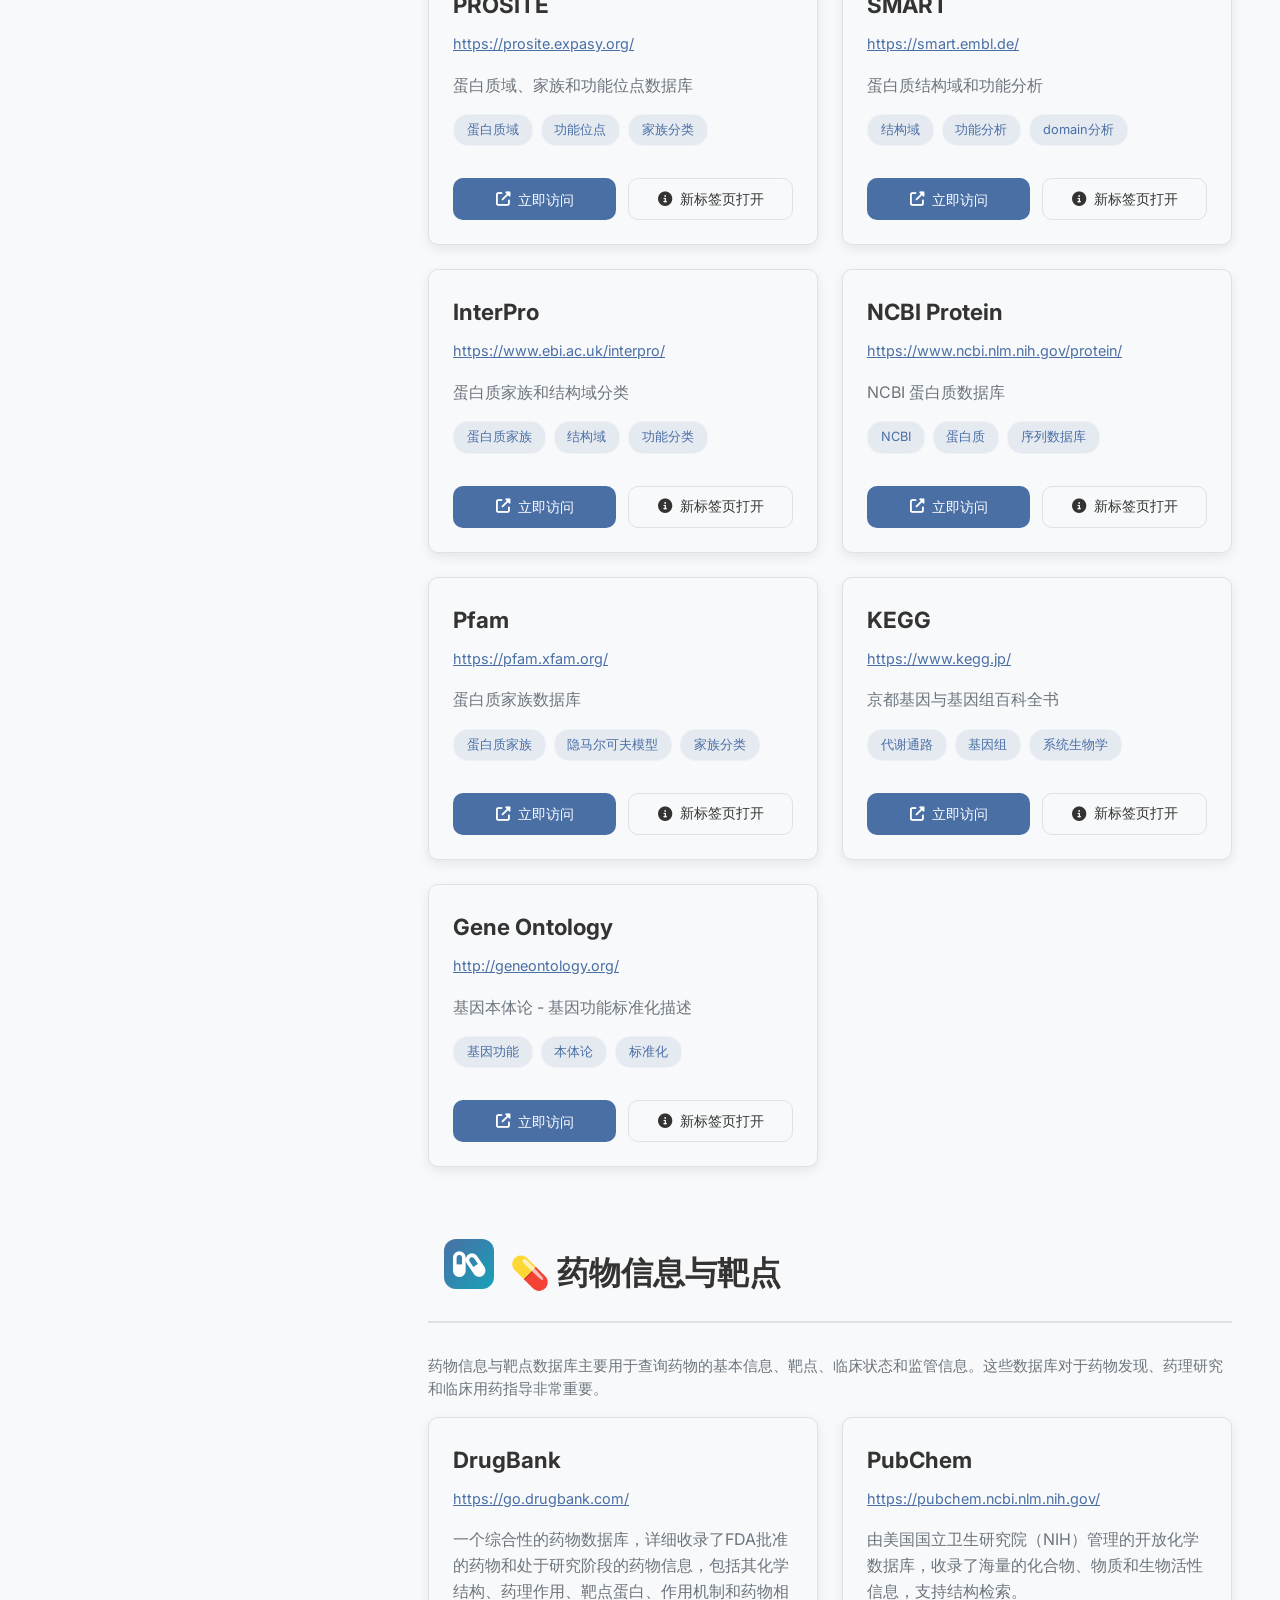
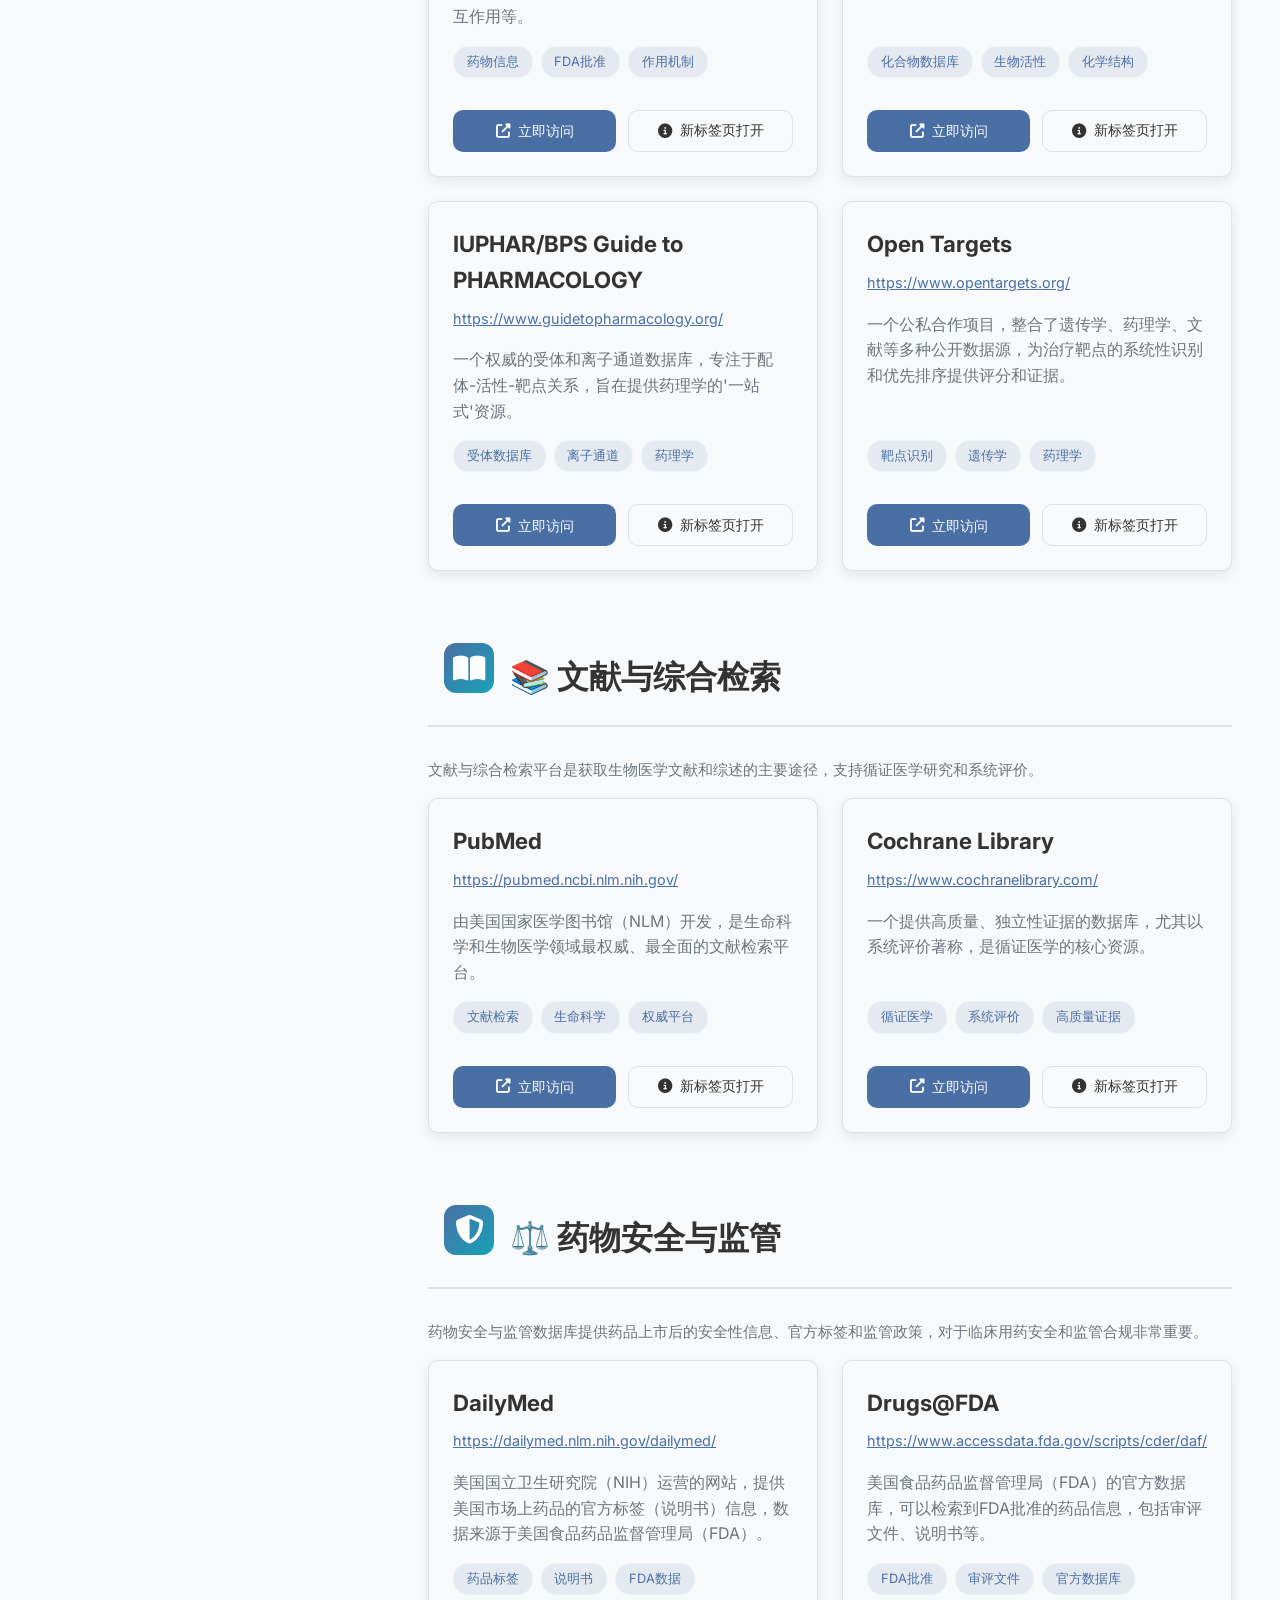
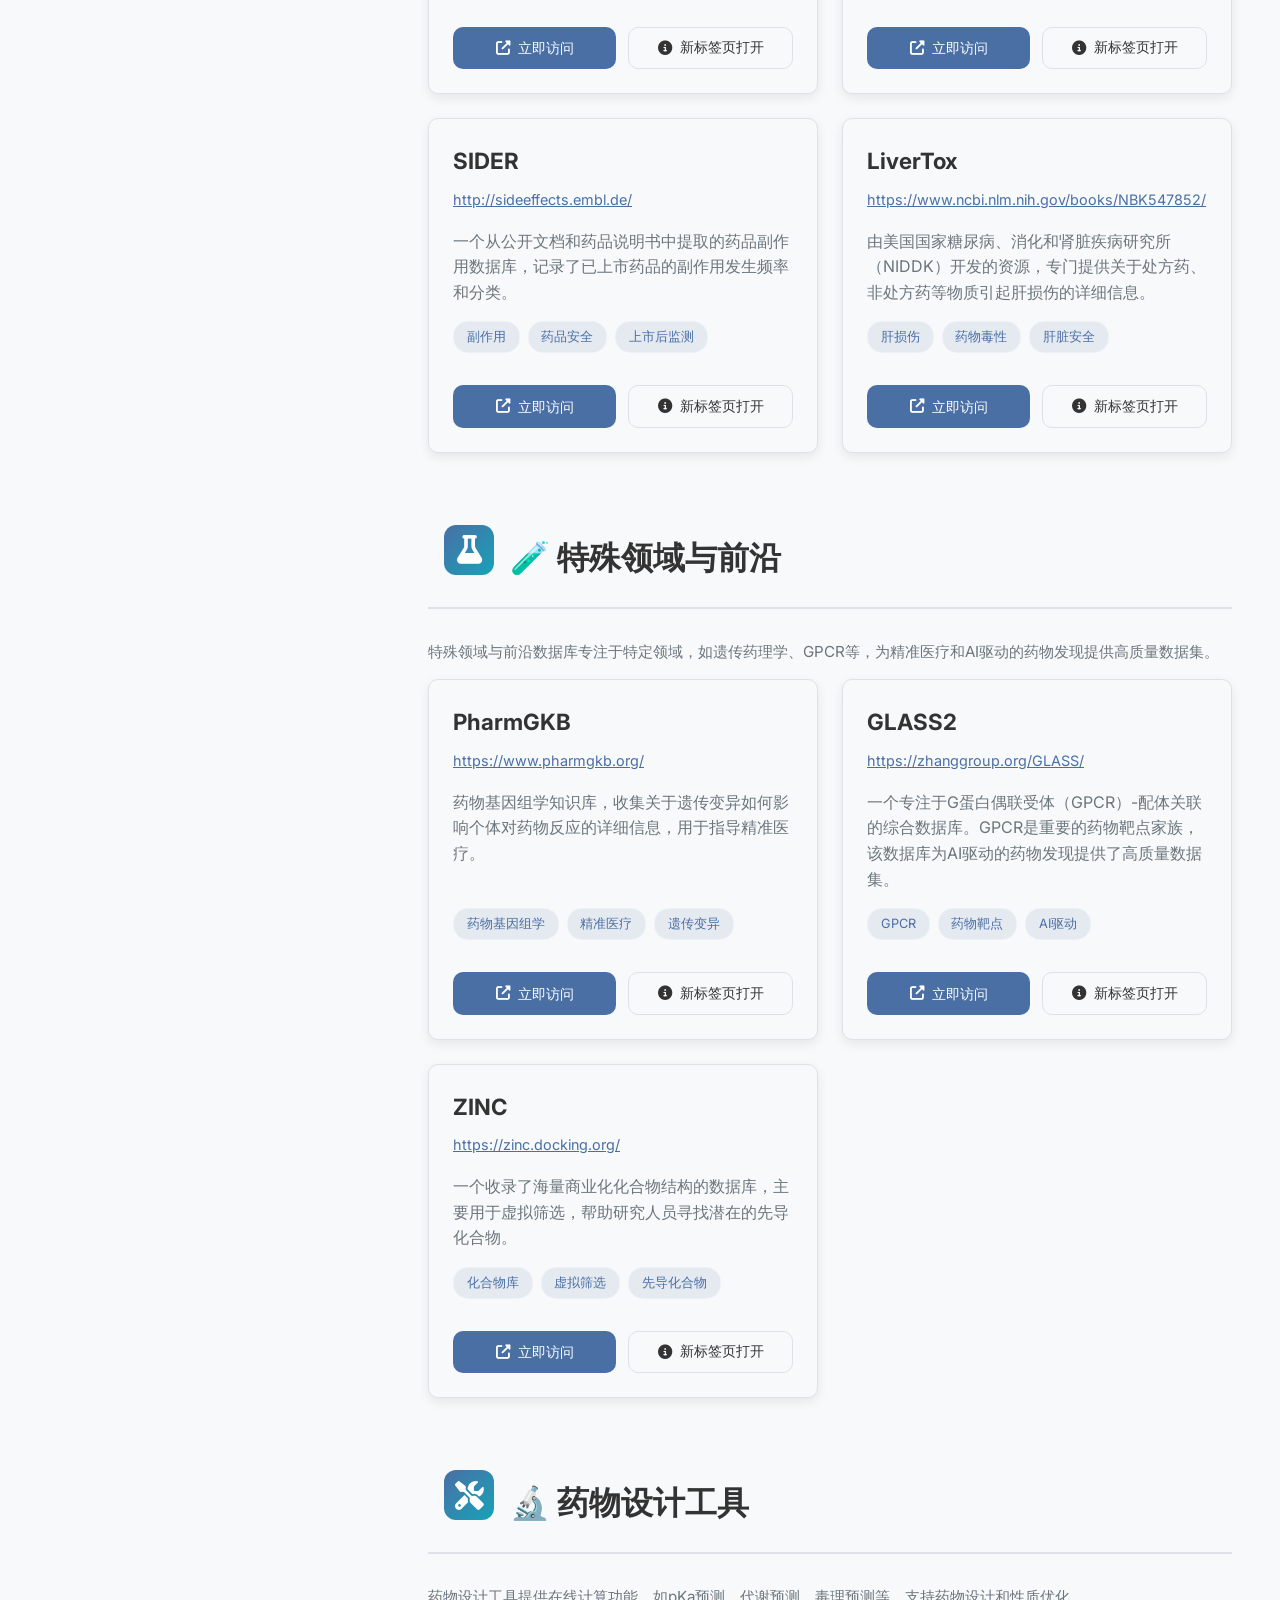
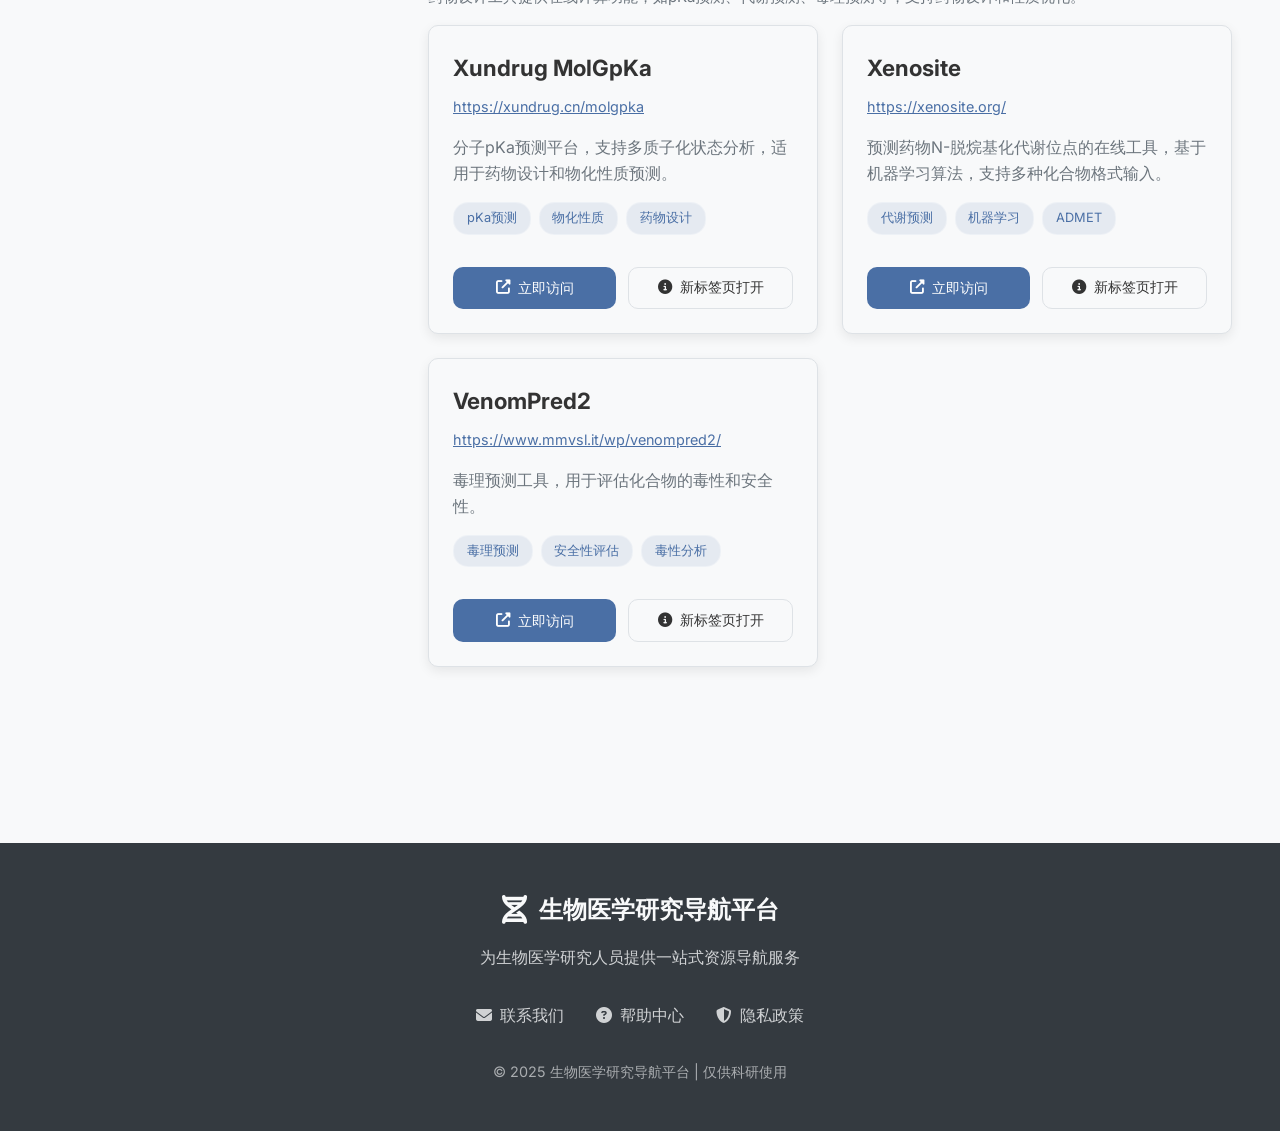
==== commit 7cb3158a: "修改网页布局" ====
--- a/details.html
+++ b/details.html
@@ -4,7 +4,7 @@
     <meta charset="UTF-8">
     <meta name="viewport" content="width=device-width, initial-scale=1.0">
     <title>详细浏览 - 生物医学研究导航平台</title>
-    <link rel="stylesheet" href="style.css?v=8">
+    <link rel="stylesheet" href="style.css?v=10">
     <link rel="stylesheet" href="https://cdnjs.cloudflare.com/ajax/libs/font-awesome/6.4.0/css/all.min.css">
     <link href="https://fonts.googleapis.com/css2?family=Inter:wght@300;400;500;600;700&family=Poppins:wght@400;500;600&display=swap" rel="stylesheet">
 </head>
--- a/style.css
+++ b/style.css
@@ -883,6 +883,7 @@
 .category-header {
     display: flex;
     align-items: center;
+    justify-content: flex-start;
     gap: 1rem;
     margin-bottom: 2rem;
     padding-bottom: 1rem;
@@ -900,10 +901,10 @@
     font-size: 1.5rem;
 }
 
-/* 网站列表 */
+/* 网站列表 - 网格布局 */
 .sites-list {
-    display: flex;
-    flex-direction: column;
+    display: grid;
+    grid-template-columns: repeat(auto-fill, minmax(350px, 1fr));
     gap: 1.5rem;
 }
 
@@ -914,6 +915,9 @@
     box-shadow: var(--shadow);
     border: 1px solid var(--border-color);
     transition: var(--transition);
+    display: flex;
+    flex-direction: column;
+    gap: 1rem;
 }
 
 .site-card:hover {
@@ -924,7 +928,7 @@
     display: flex;
     justify-content: space-between;
     align-items: flex-start;
-    margin-bottom: 1rem;
+    gap: 1rem;
 }
 
 .site-header h3 {
@@ -941,8 +945,8 @@
 
 .site-description {
     color: var(--text-light);
-    margin-bottom: 1rem;
     line-height: 1.6;
+    flex: 1;
 }
 
 .site-tags {
@@ -963,12 +967,14 @@
 .site-actions {
     display: flex;
     gap: 0.75rem;
+    margin-top: auto;
 }
 
 .site-actions .btn-primary,
 .site-actions .btn-secondary {
     padding: 0.6rem 1.2rem;
     font-size: 0.9rem;
+    flex: 1;
 }
 
 /* 响应式设计 */
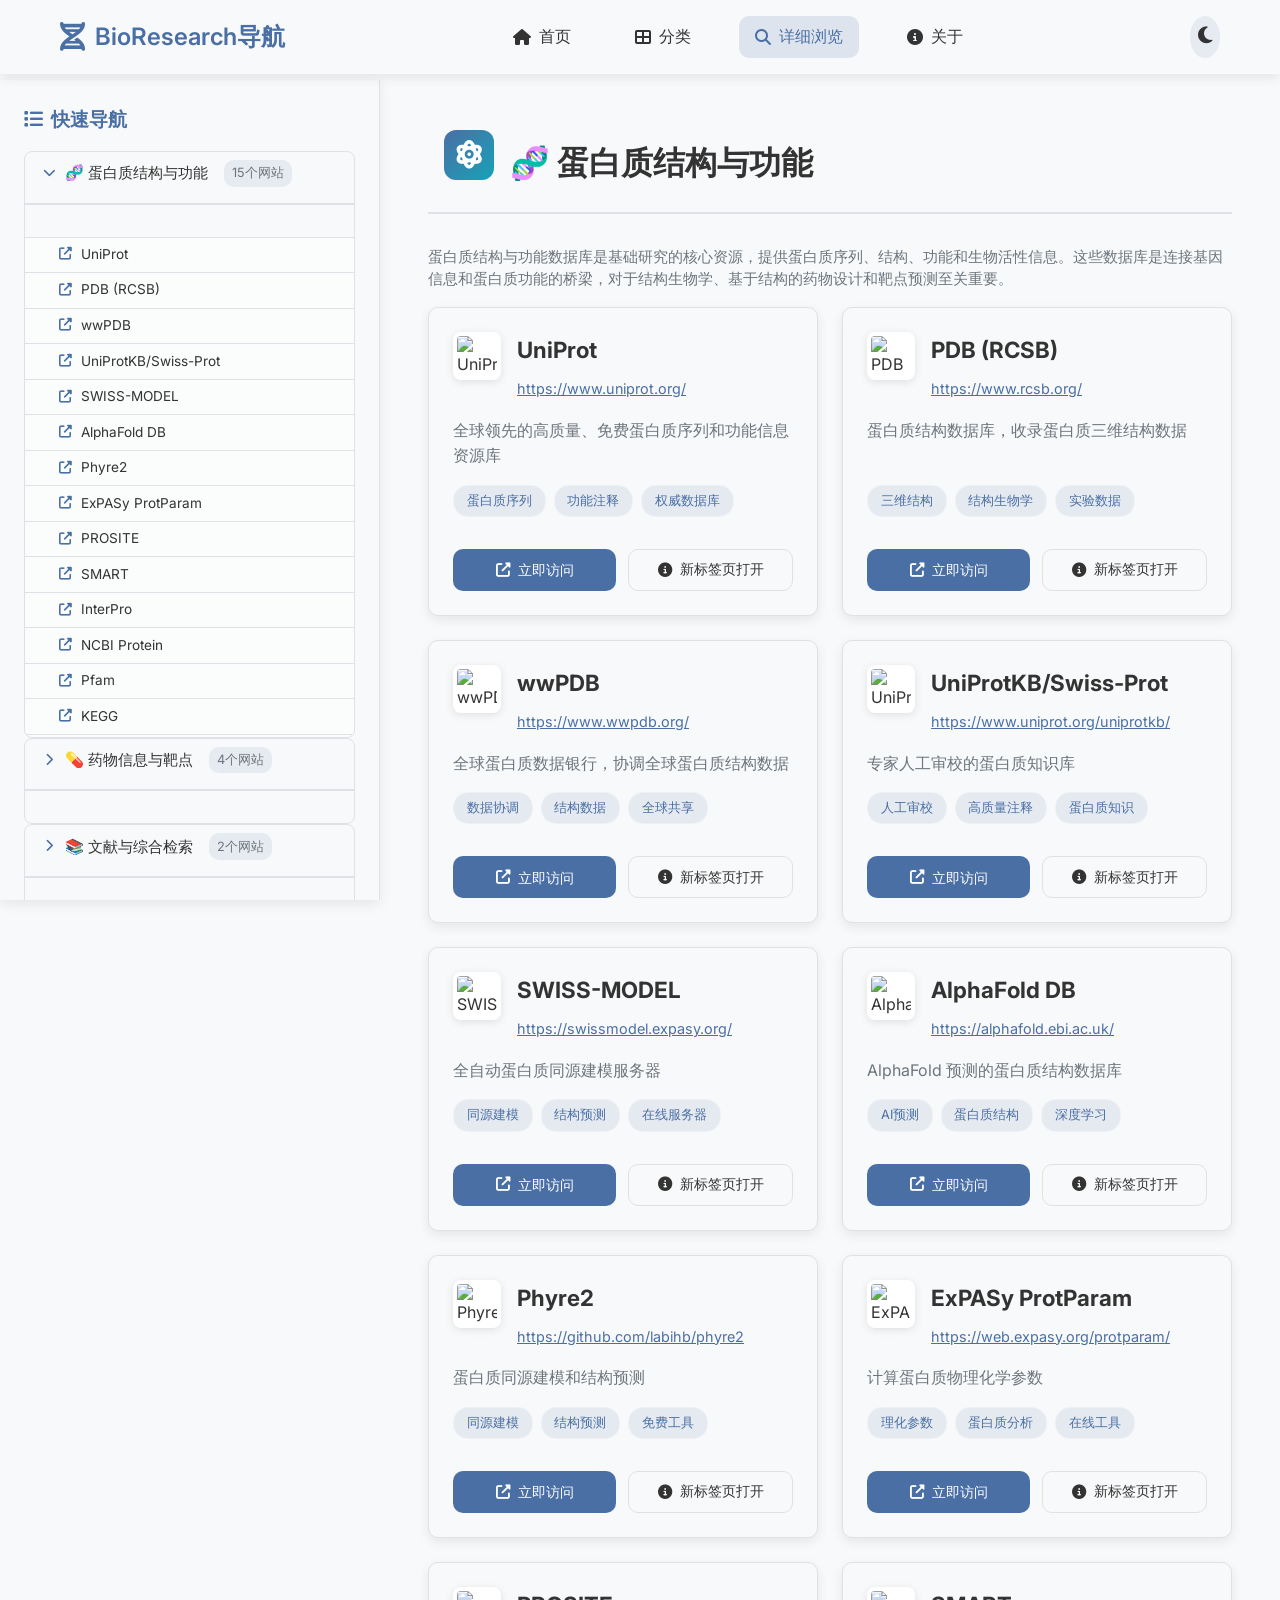
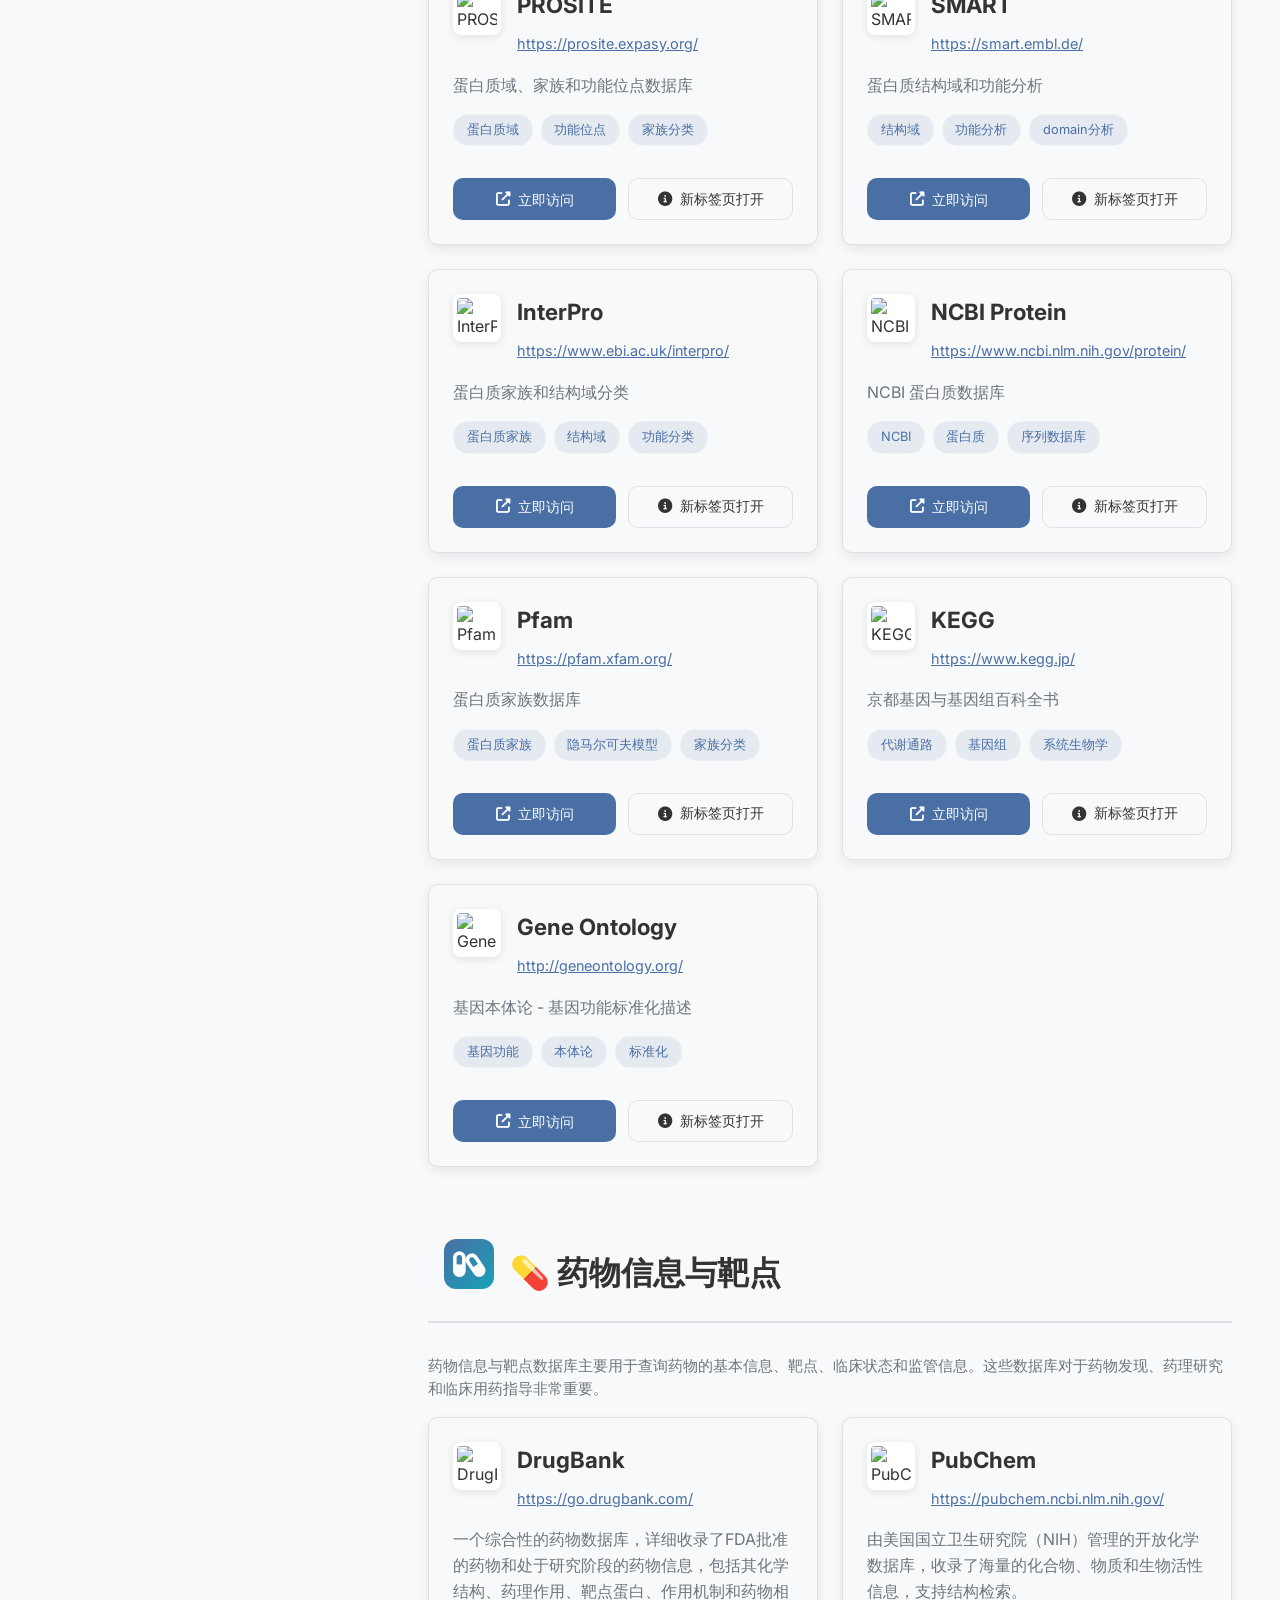
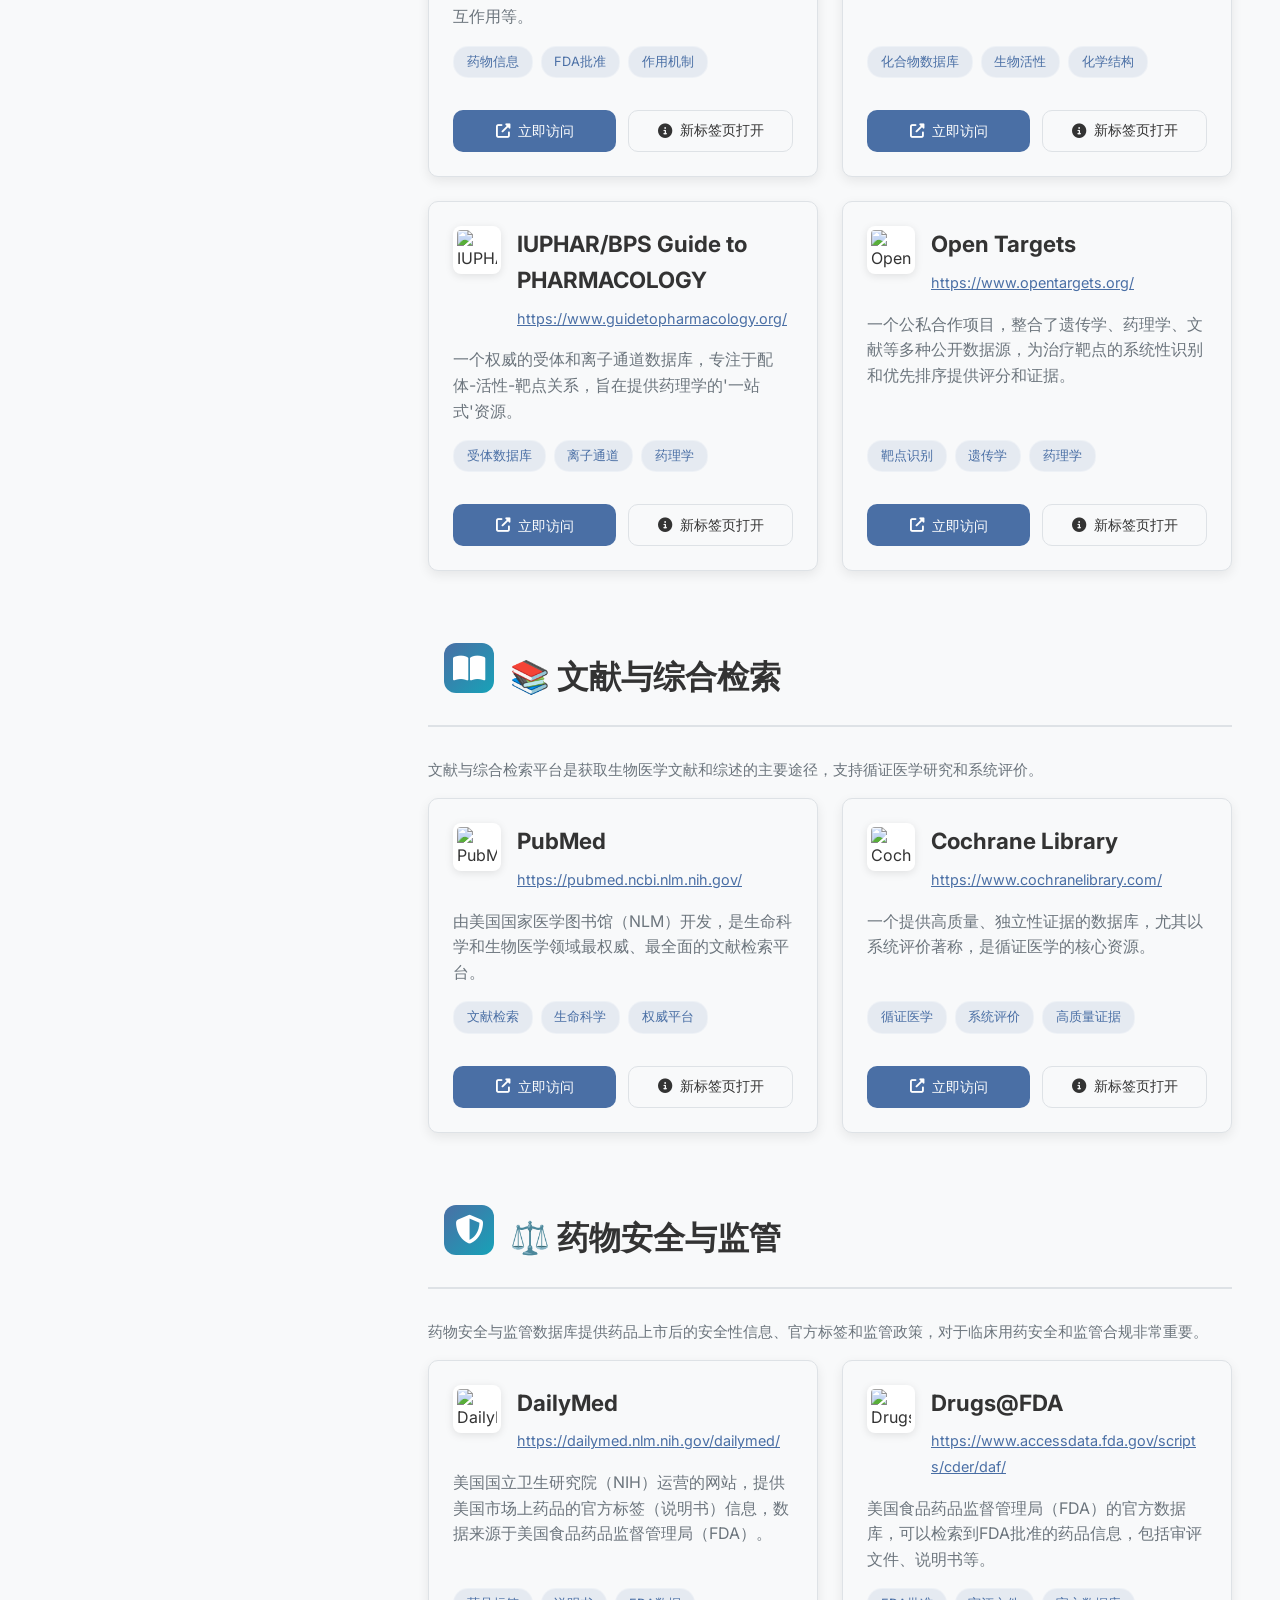
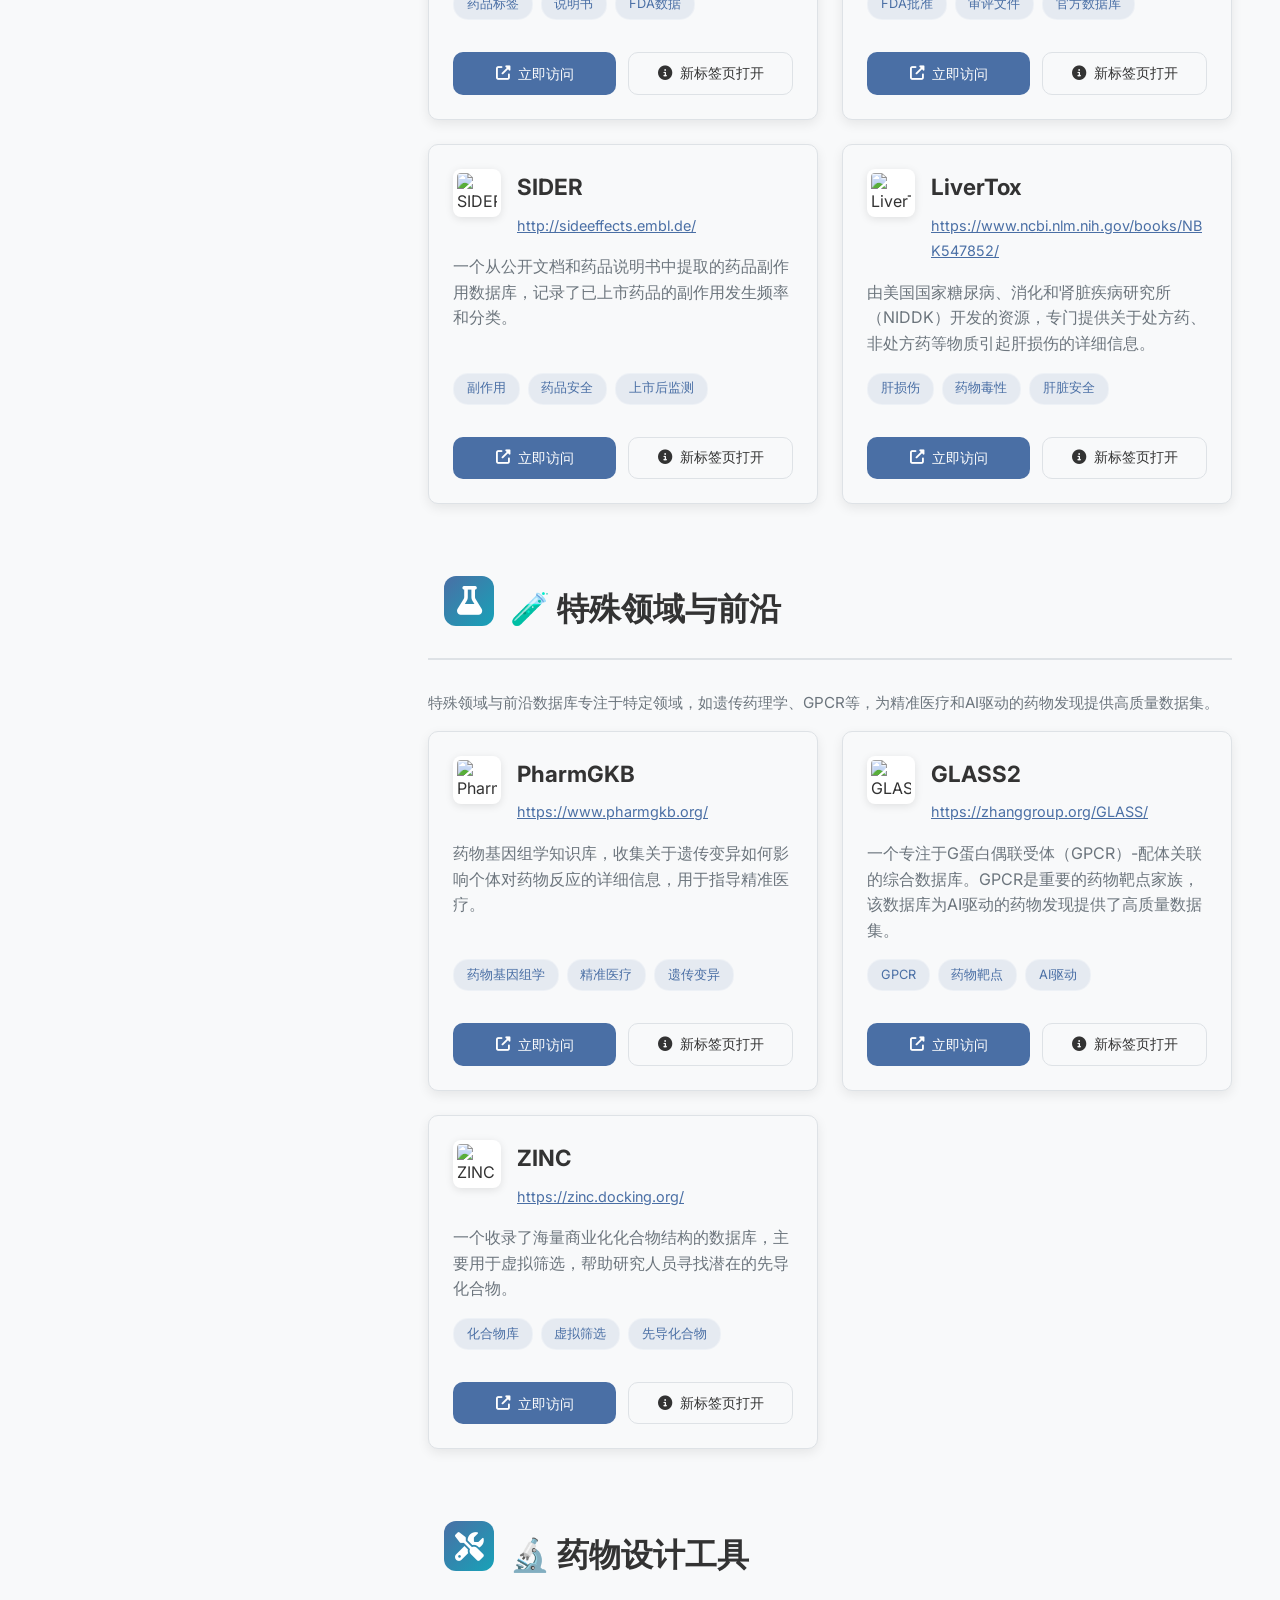
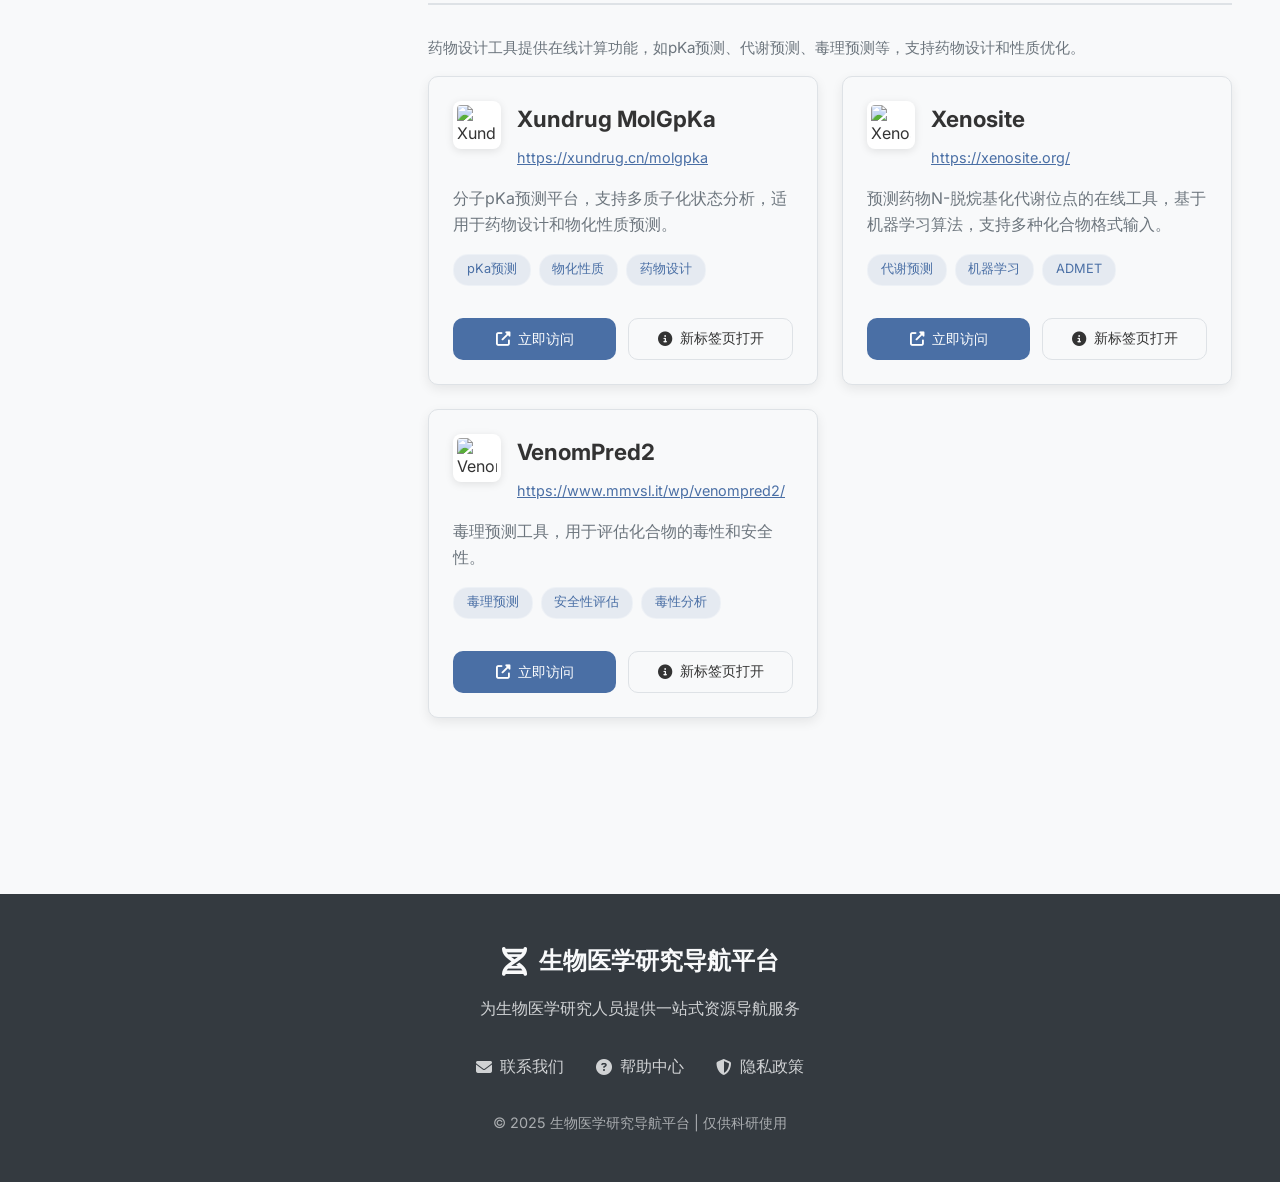
==== commit 53bd5c1a: "添加网站Logo功能: 使用Clearbit API并添加Google Favicon回退" ====
--- a/details.html
+++ b/details.html
@@ -4,7 +4,7 @@
     <meta charset="UTF-8">
     <meta name="viewport" content="width=device-width, initial-scale=1.0">
     <title>详细浏览 - 生物医学研究导航平台</title>
-    <link rel="stylesheet" href="style.css?v=10">
+    <link rel="stylesheet" href="style.css?v=12">
     <link rel="stylesheet" href="https://cdnjs.cloudflare.com/ajax/libs/font-awesome/6.4.0/css/all.min.css">
     <link href="https://fonts.googleapis.com/css2?family=Inter:wght@300;400;500;600;700&family=Poppins:wght@400;500;600&display=swap" rel="stylesheet">
 </head>
@@ -82,6 +82,6 @@
         </div>
     </footer>
 
-    <script src="script.js"></script>
+    <script src="script.js?v=4"></script>
 </body>
 </html>
--- a/style.css
+++ b/style.css
@@ -931,6 +931,26 @@
     gap: 1rem;
 }
 
+.site-logo {
+    width: 48px;
+    height: 48px;
+    border-radius: 8px;
+    object-fit: contain;
+    background: white;
+    padding: 4px;
+    box-shadow: 0 2px 8px rgba(0, 0, 0, 0.1);
+    flex-shrink: 0;
+}
+
+.site-title-info {
+    flex: 1;
+    min-width: 0;
+}
+
+.site-title-info h3 {
+    margin: 0 0 0.25rem 0;
+}
+
 .site-header h3 {
     font-size: 1.4rem;
     color: var(--text-color);
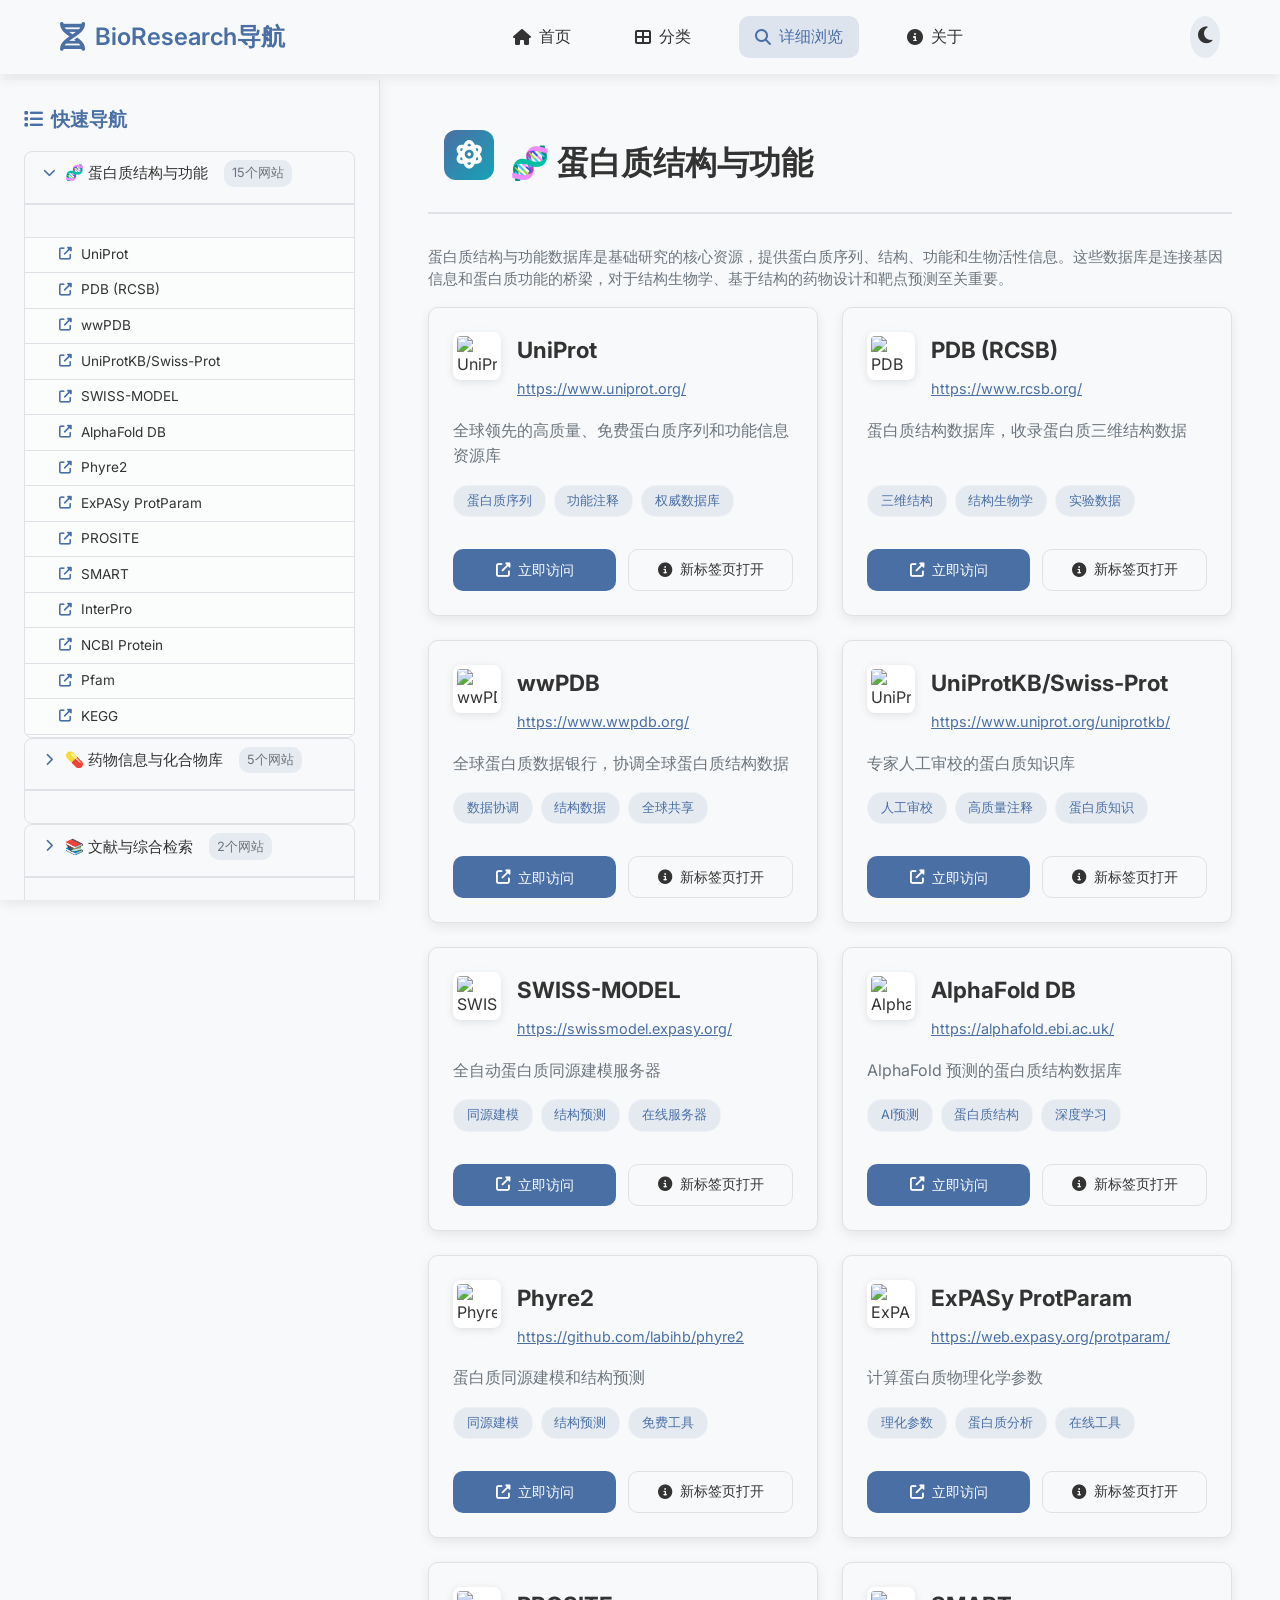
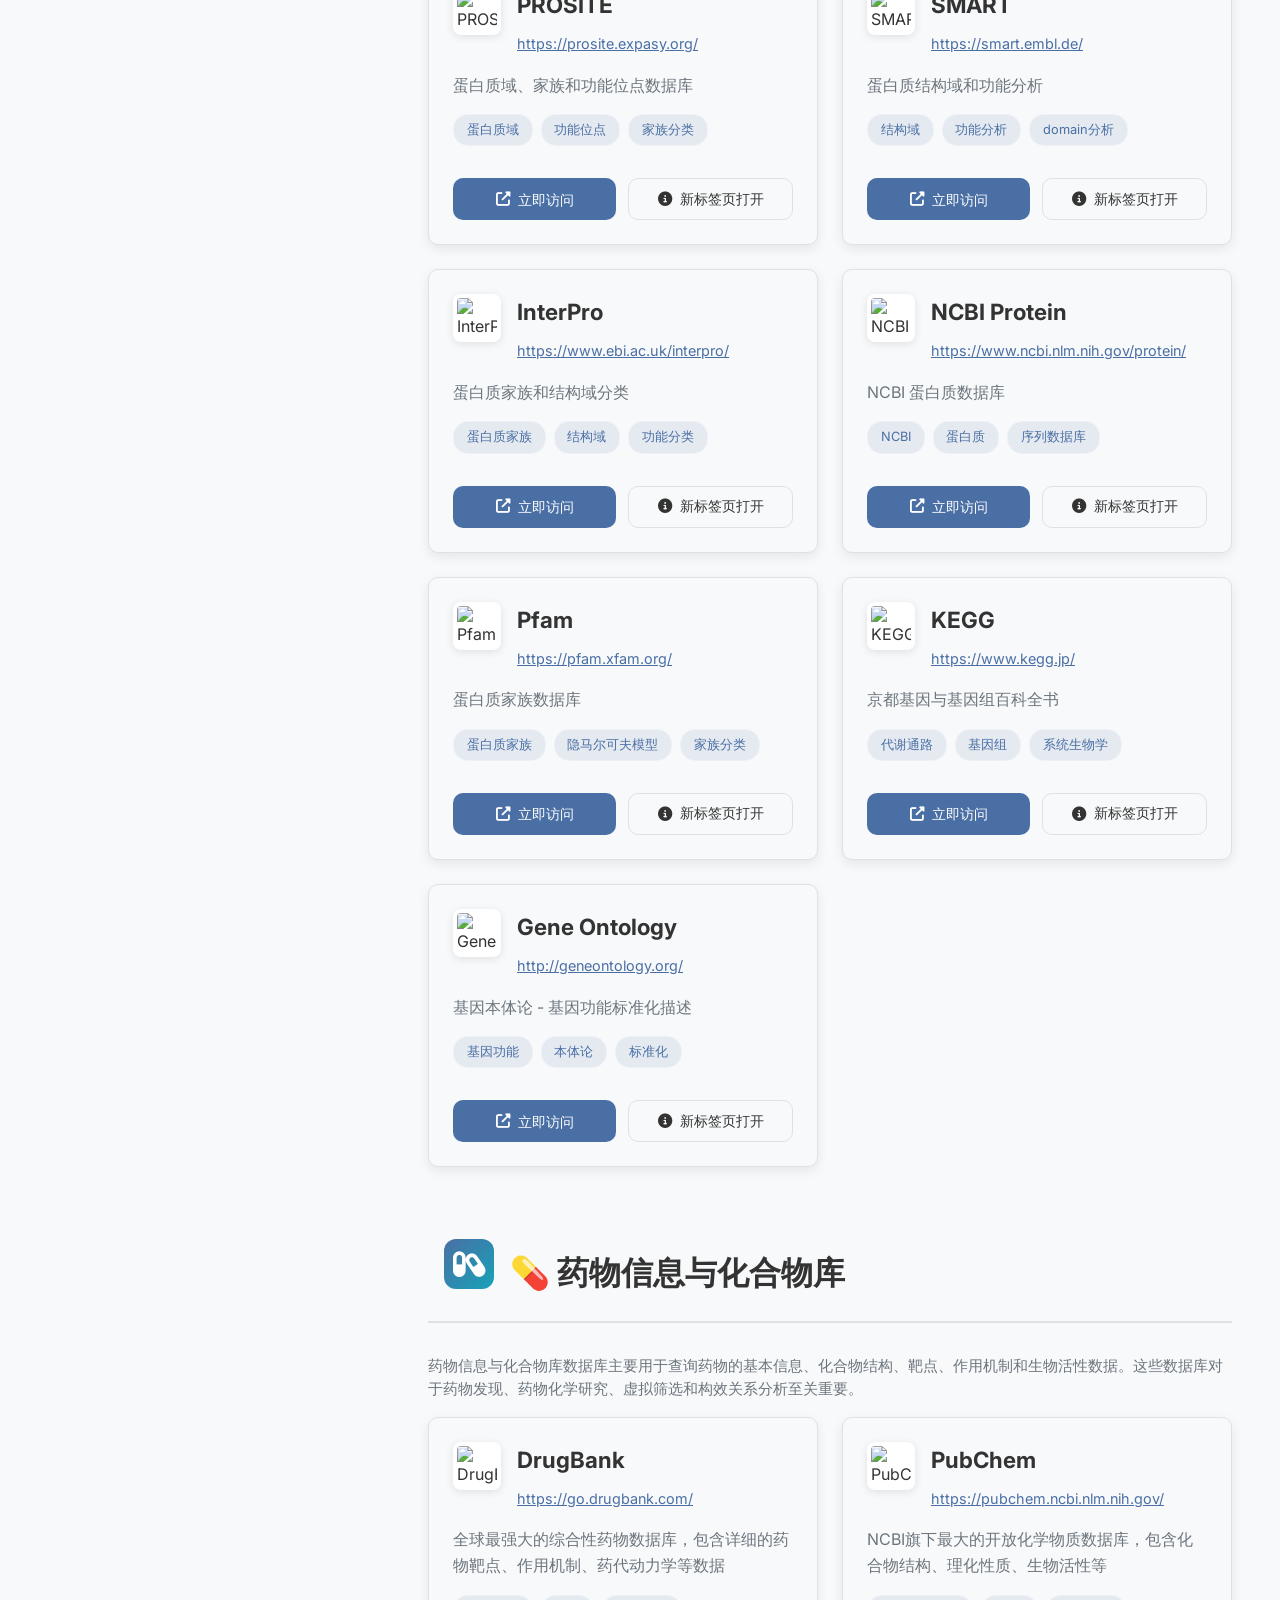
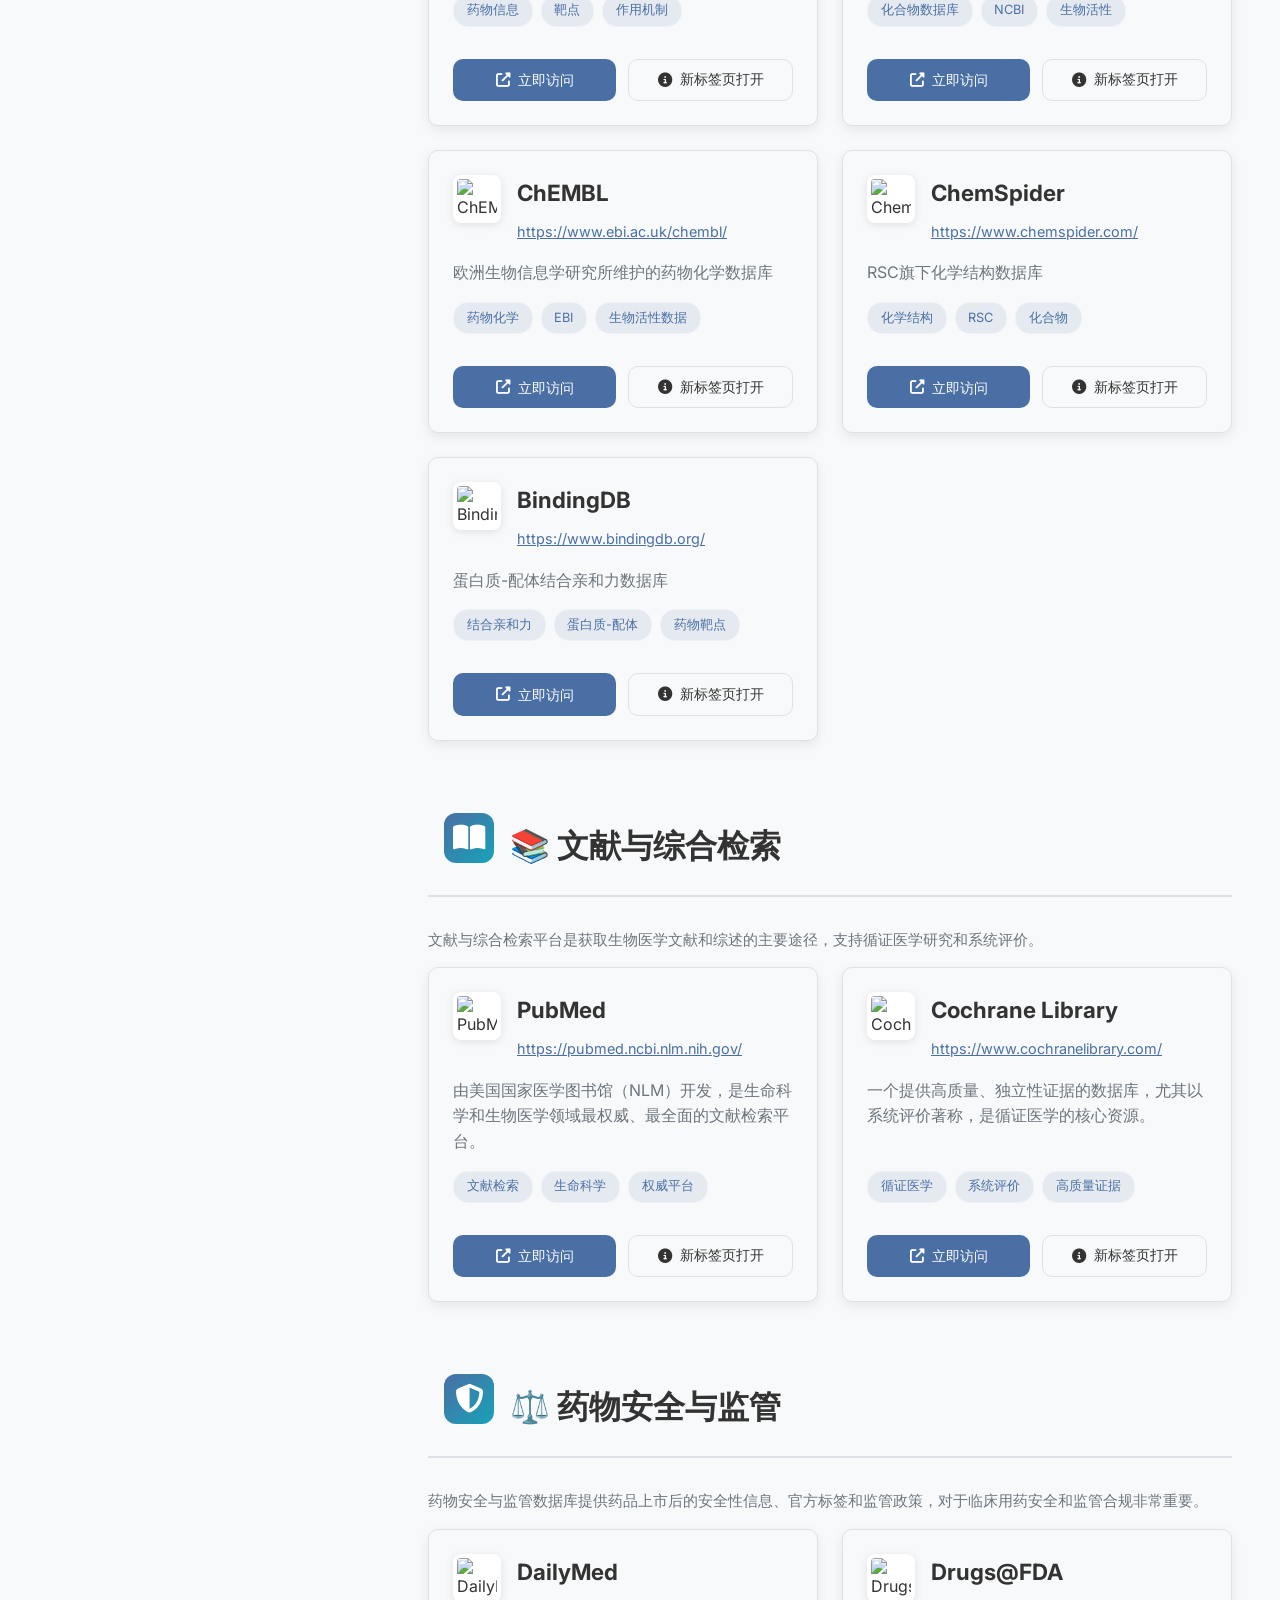
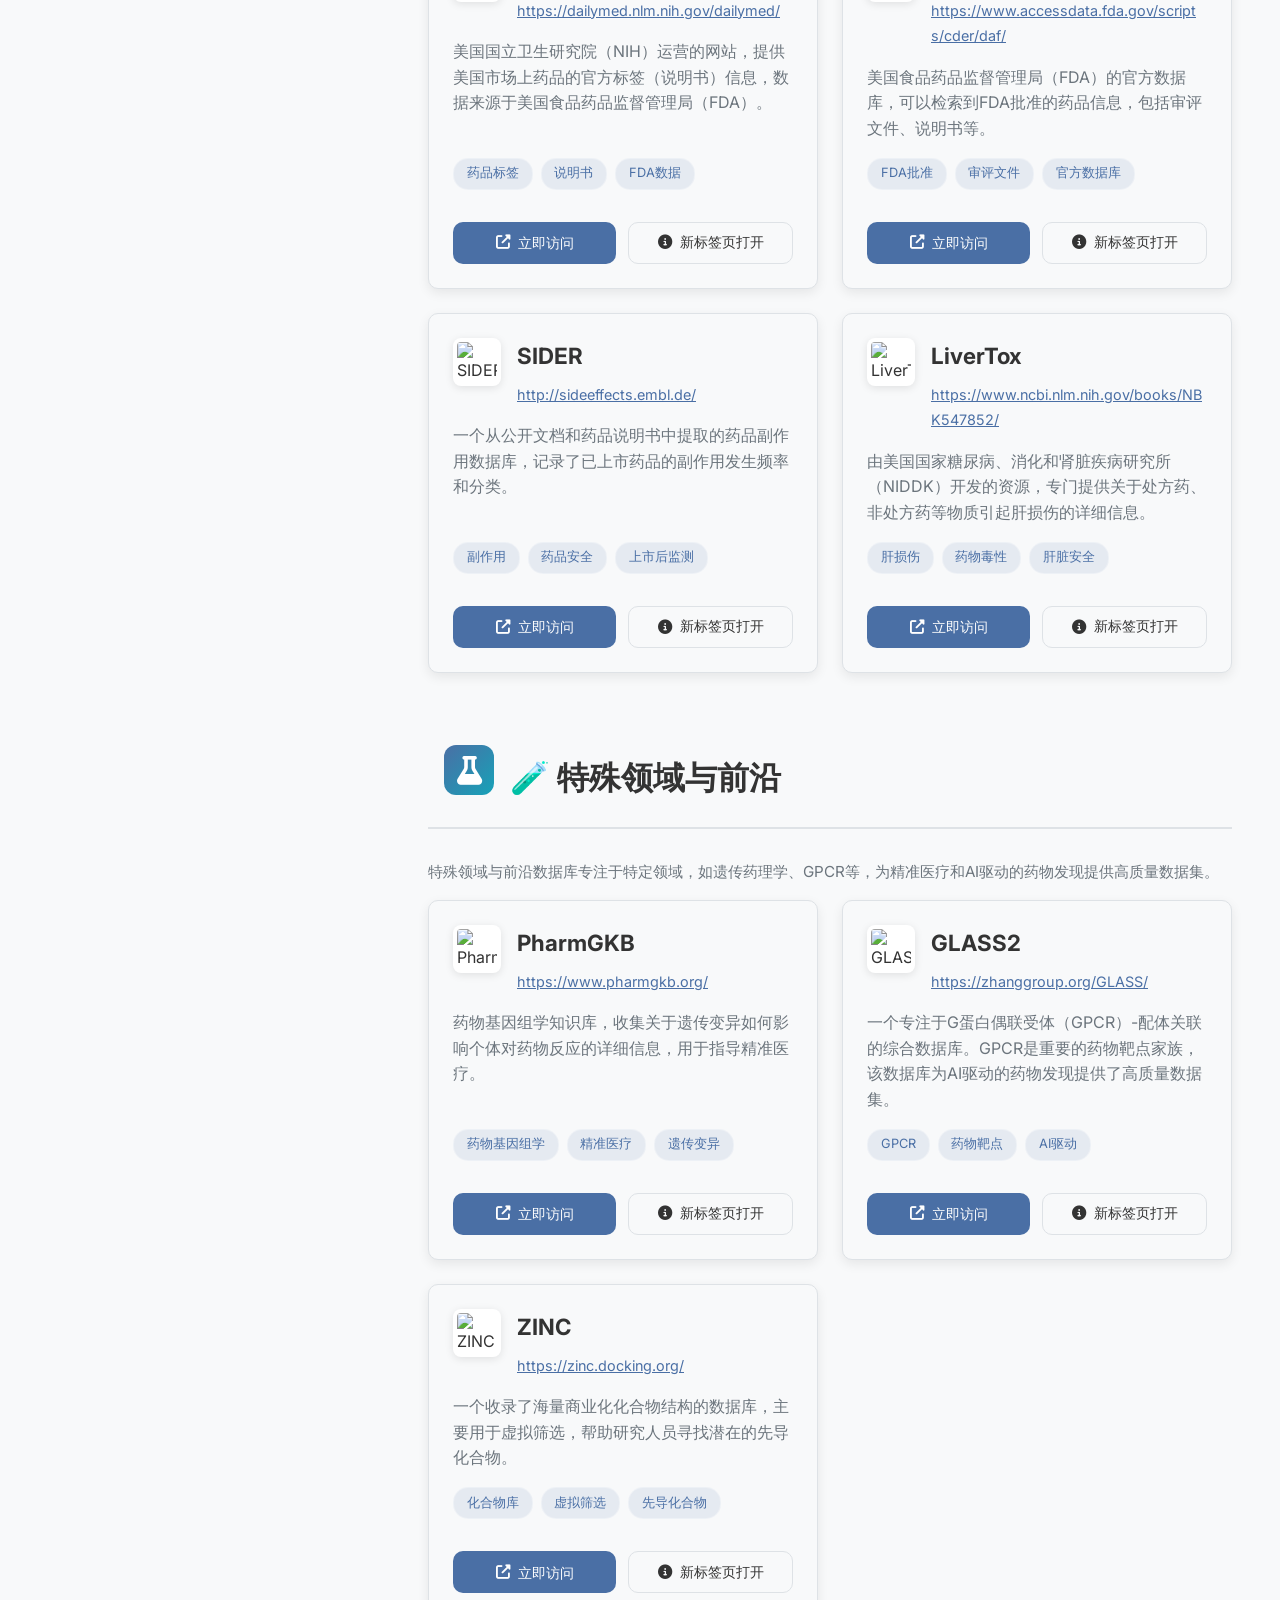
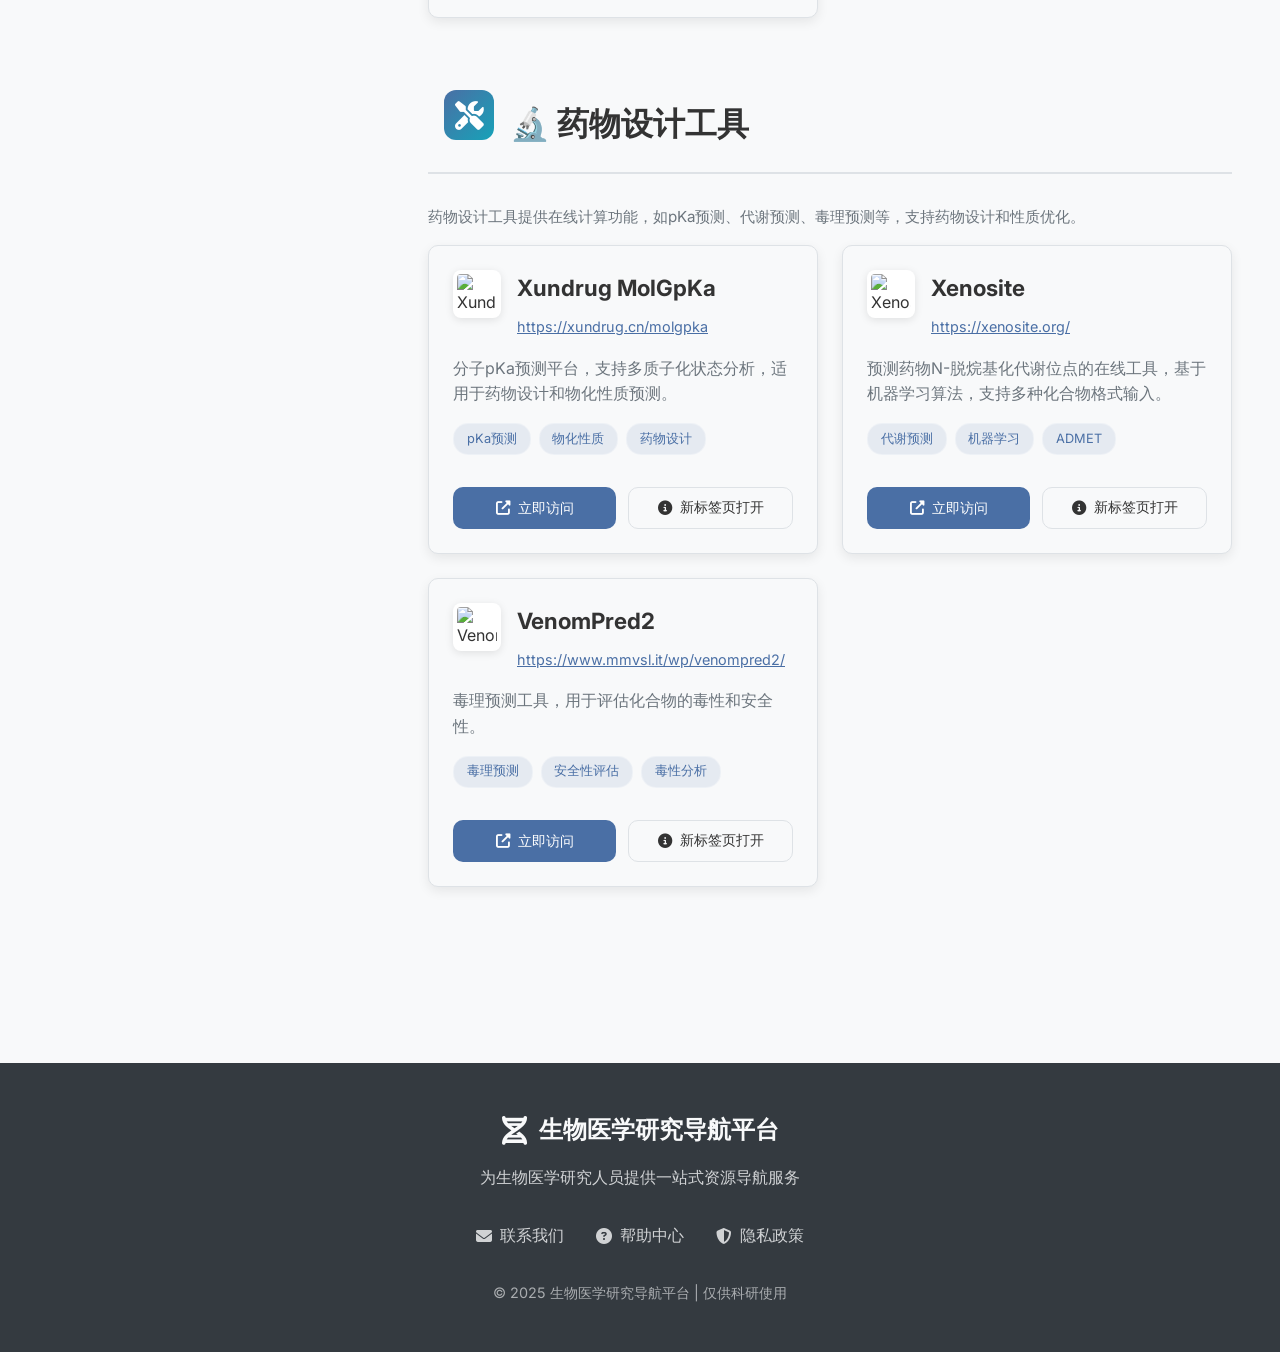
==== commit 66f35793: "更新药物信息分类: 改名为'药物信息与化合物库',替换为5个新网站(DrugBank, PubChem, ChEMBL, ChemSpider, BindingDB),总网站数更新为21个" ====
--- a/details.html
+++ b/details.html
@@ -41,7 +41,7 @@
                 <h4><i class="fas fa-chart-pie"></i> 统计信息</h4>
                 <div class="stat-item">
                     <span>6个分类</span>
-                    <span>20个网站</span>
+                    <span>21个网站</span>
                 </div>
                 <div class="stat-item">
                     <span>一键访问</span>
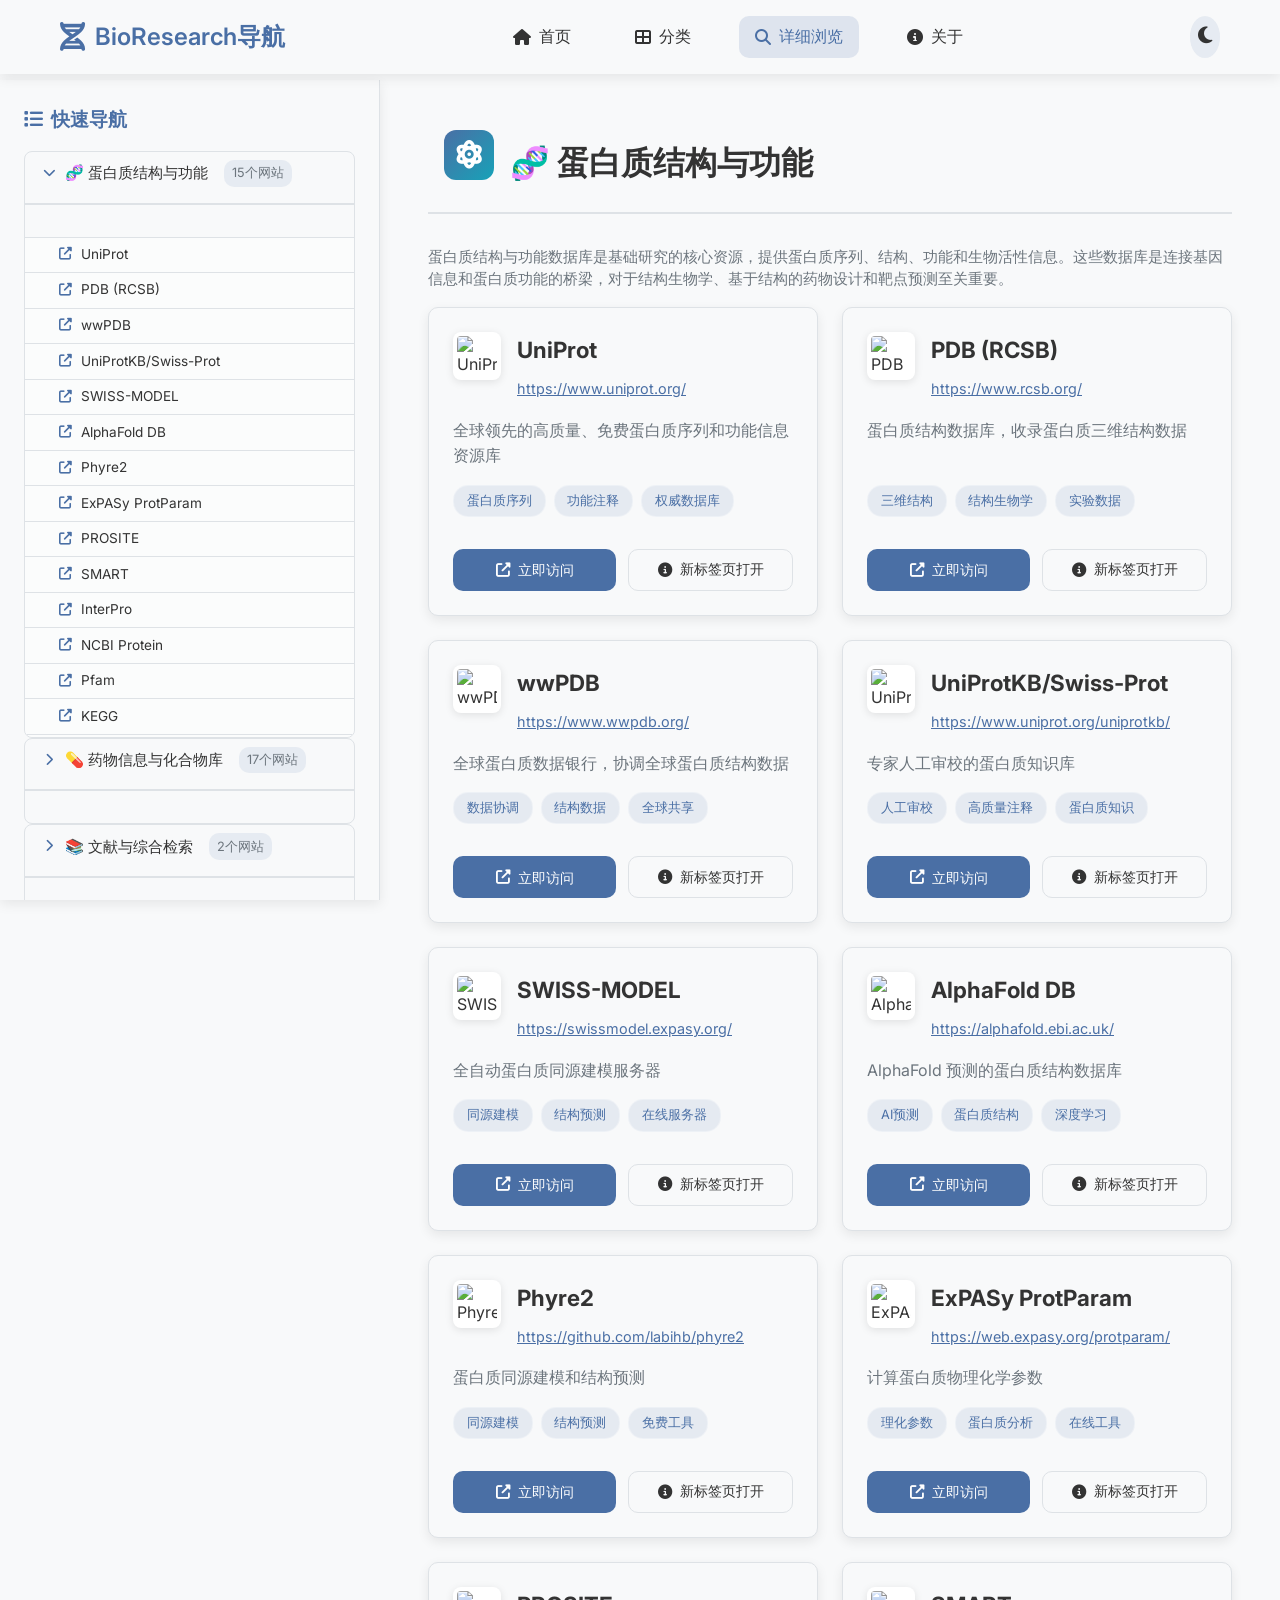
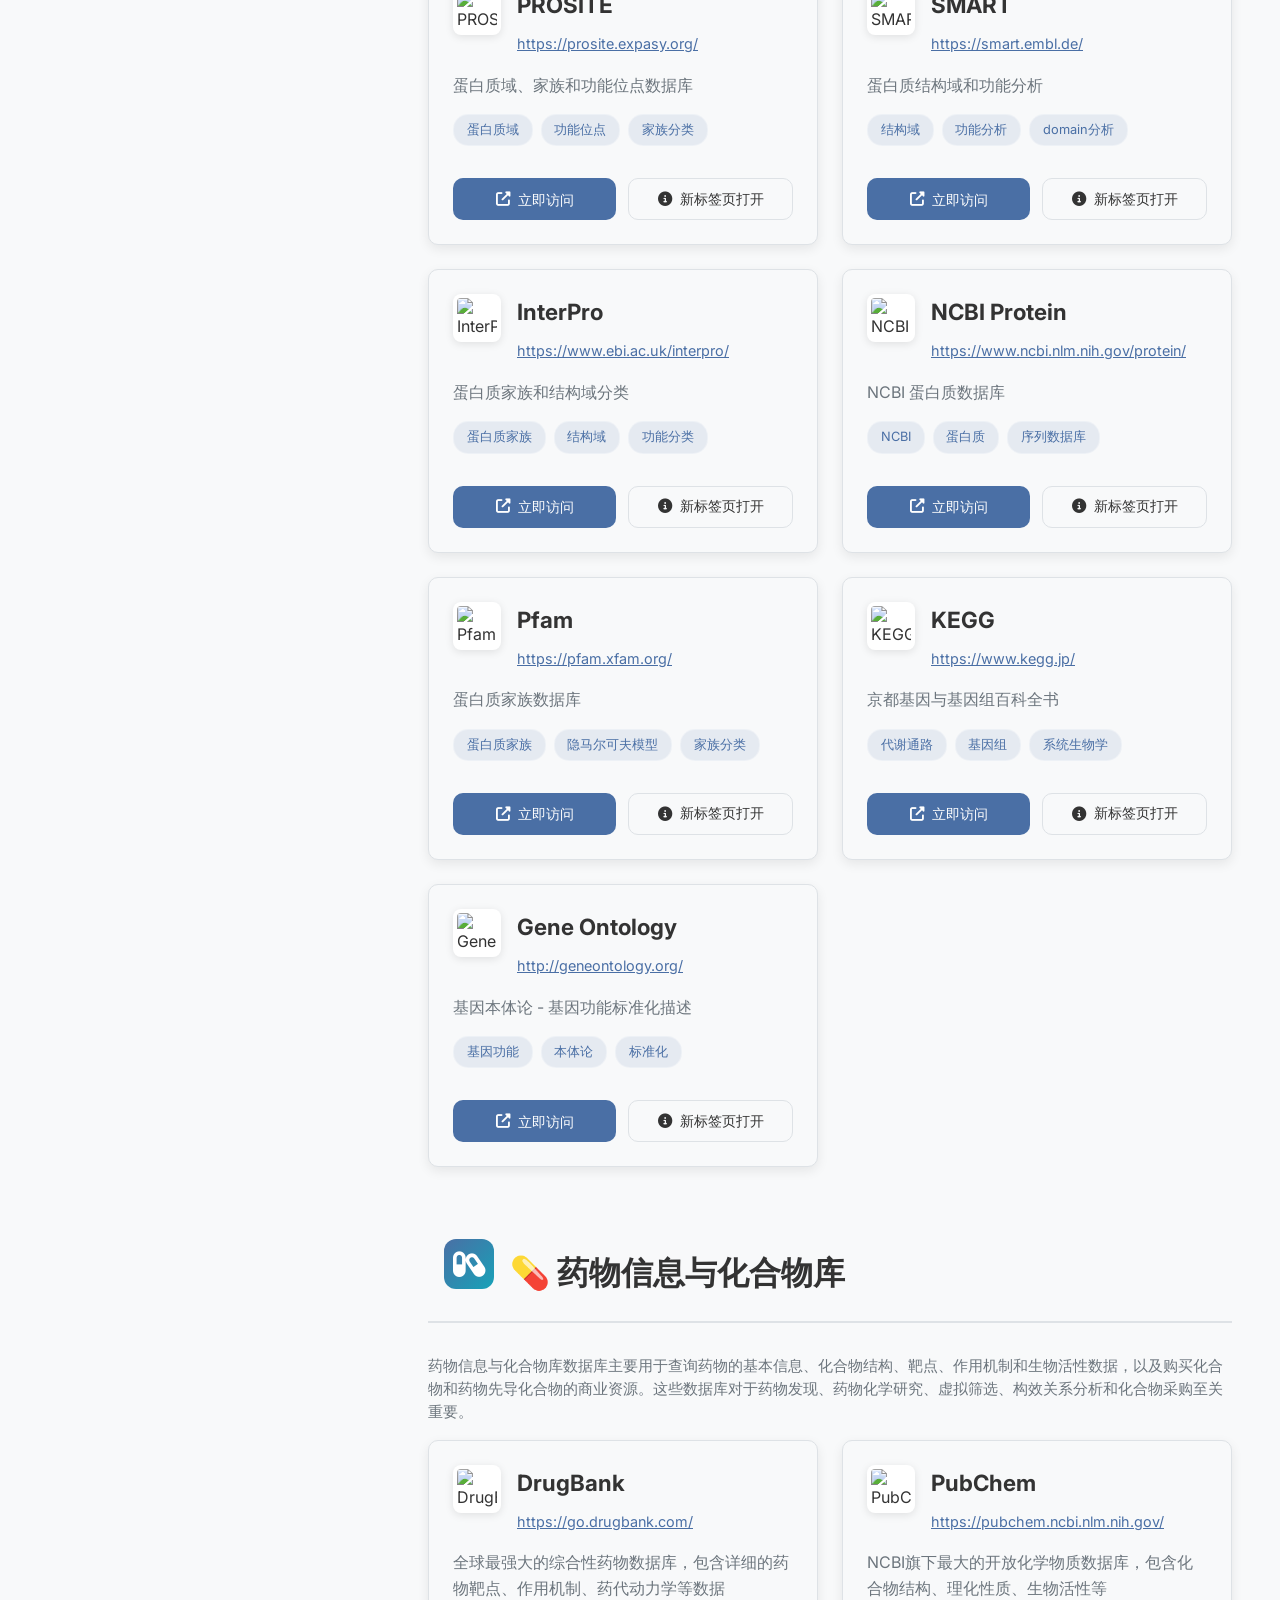
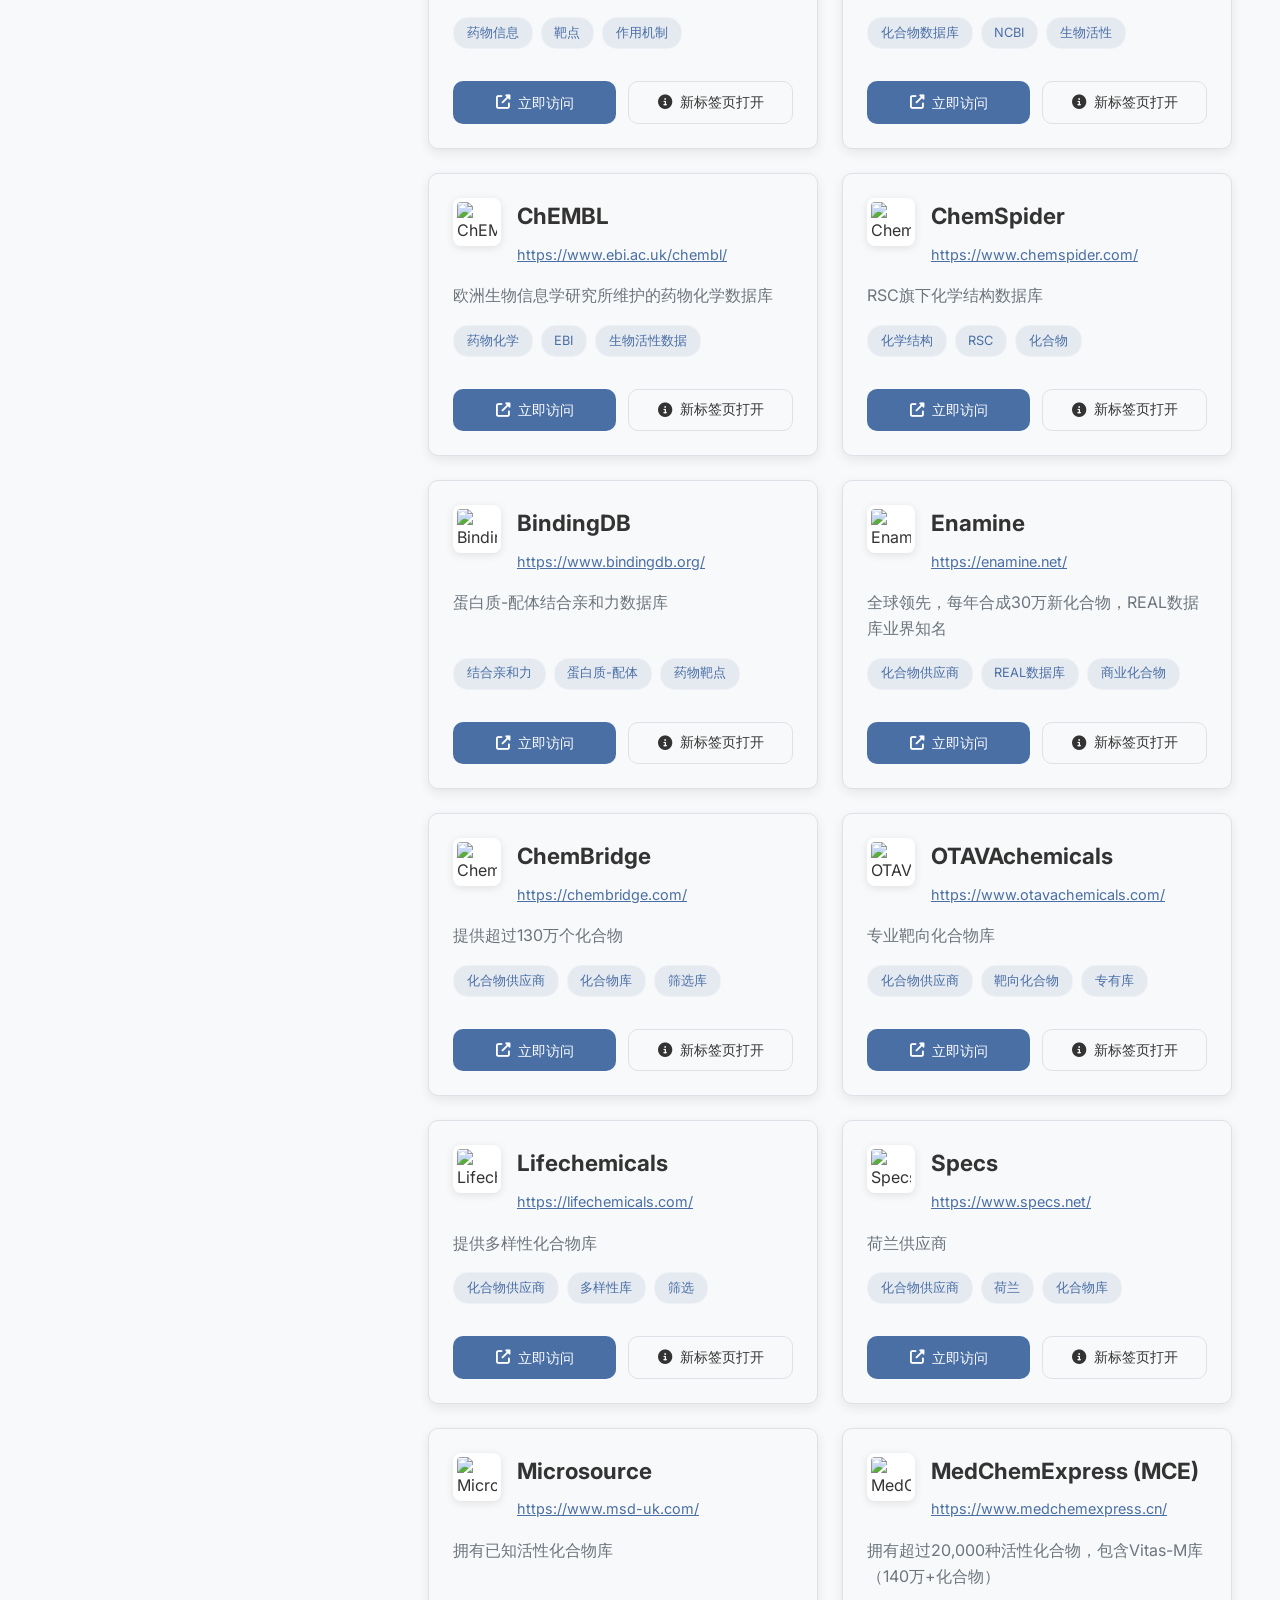
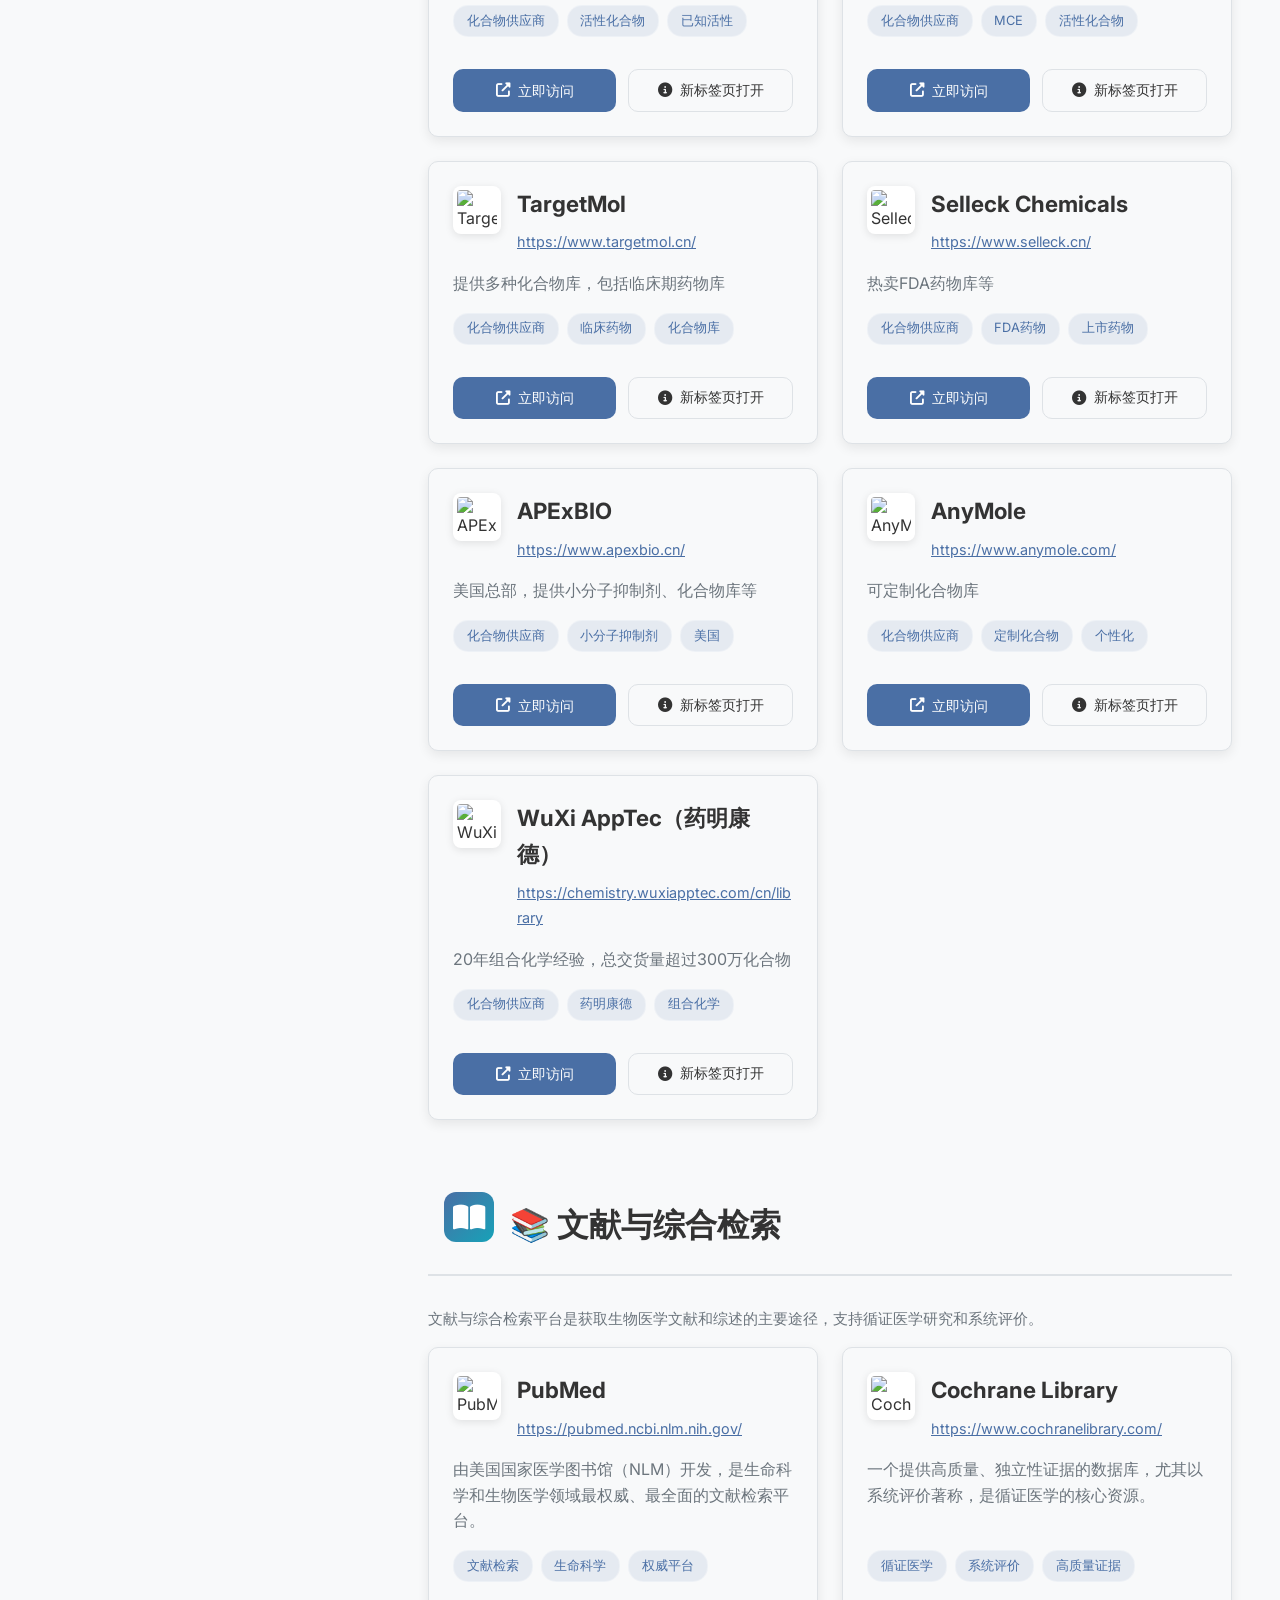
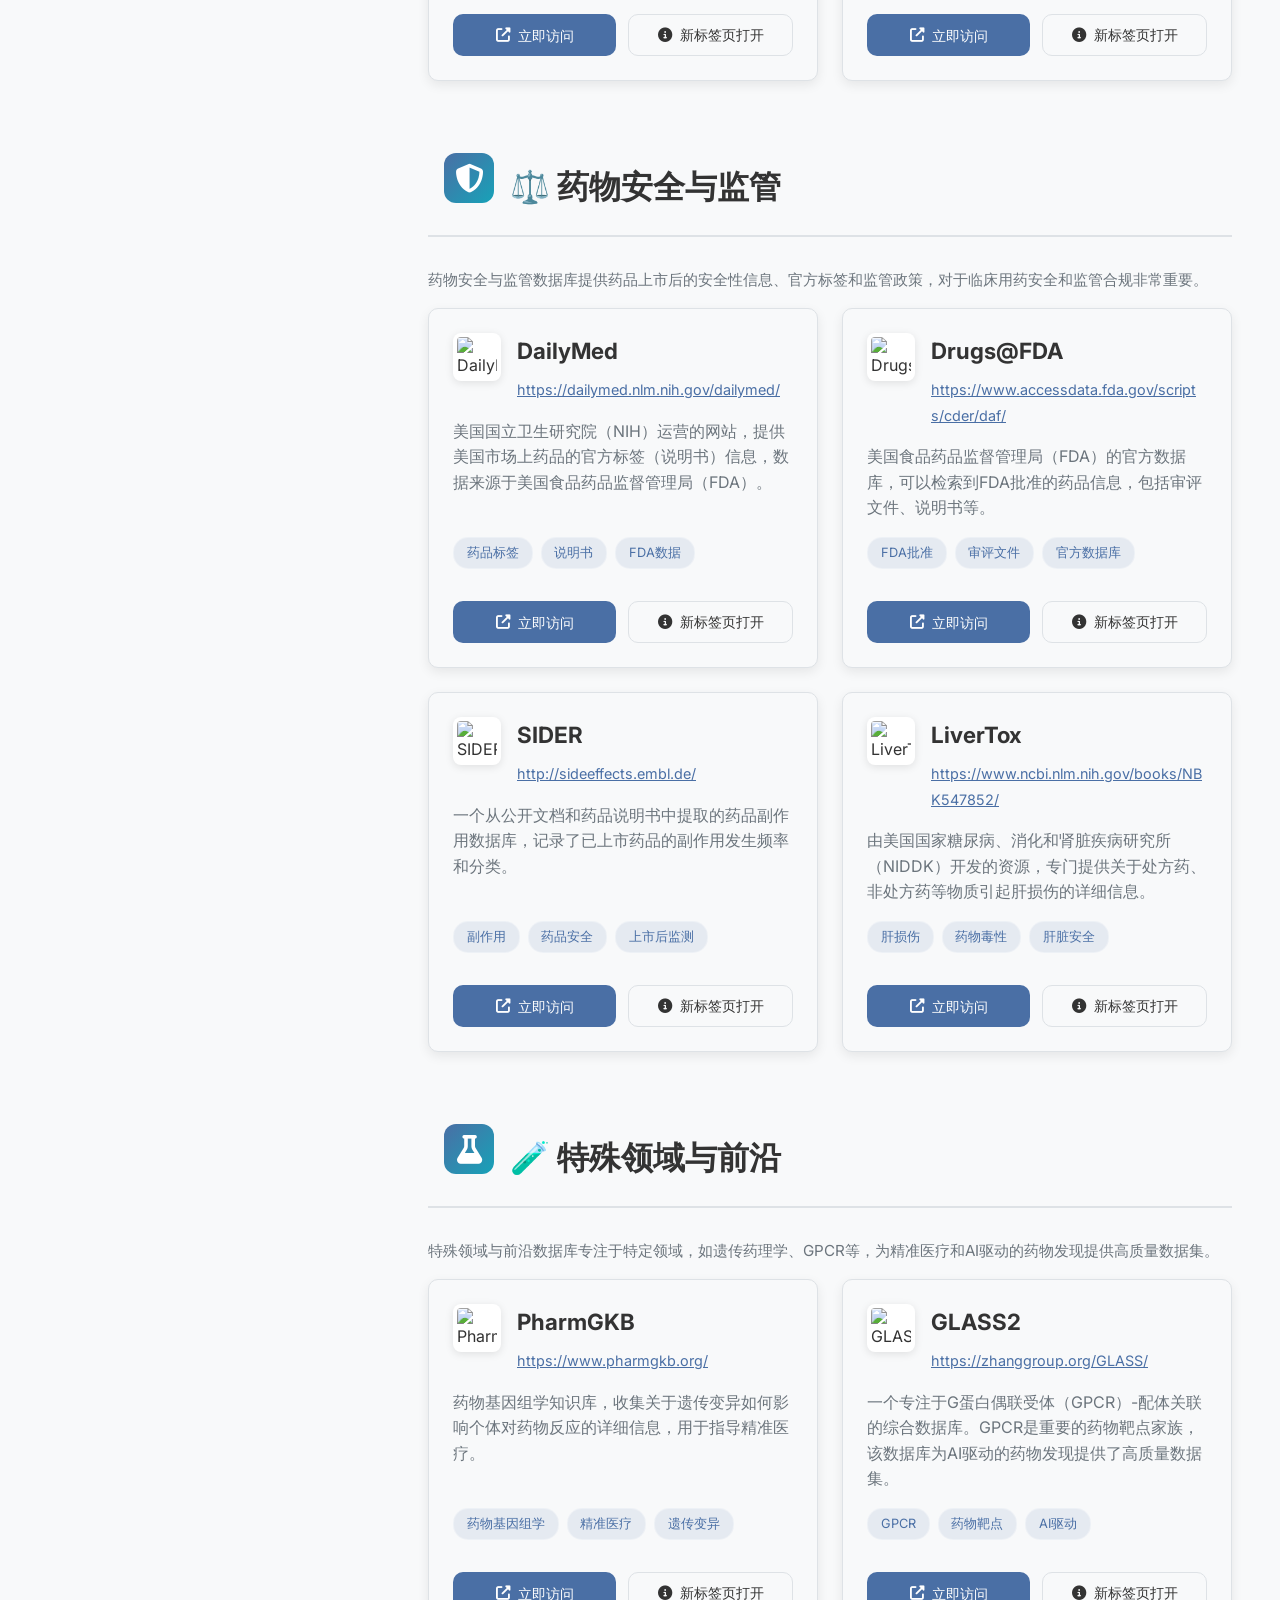
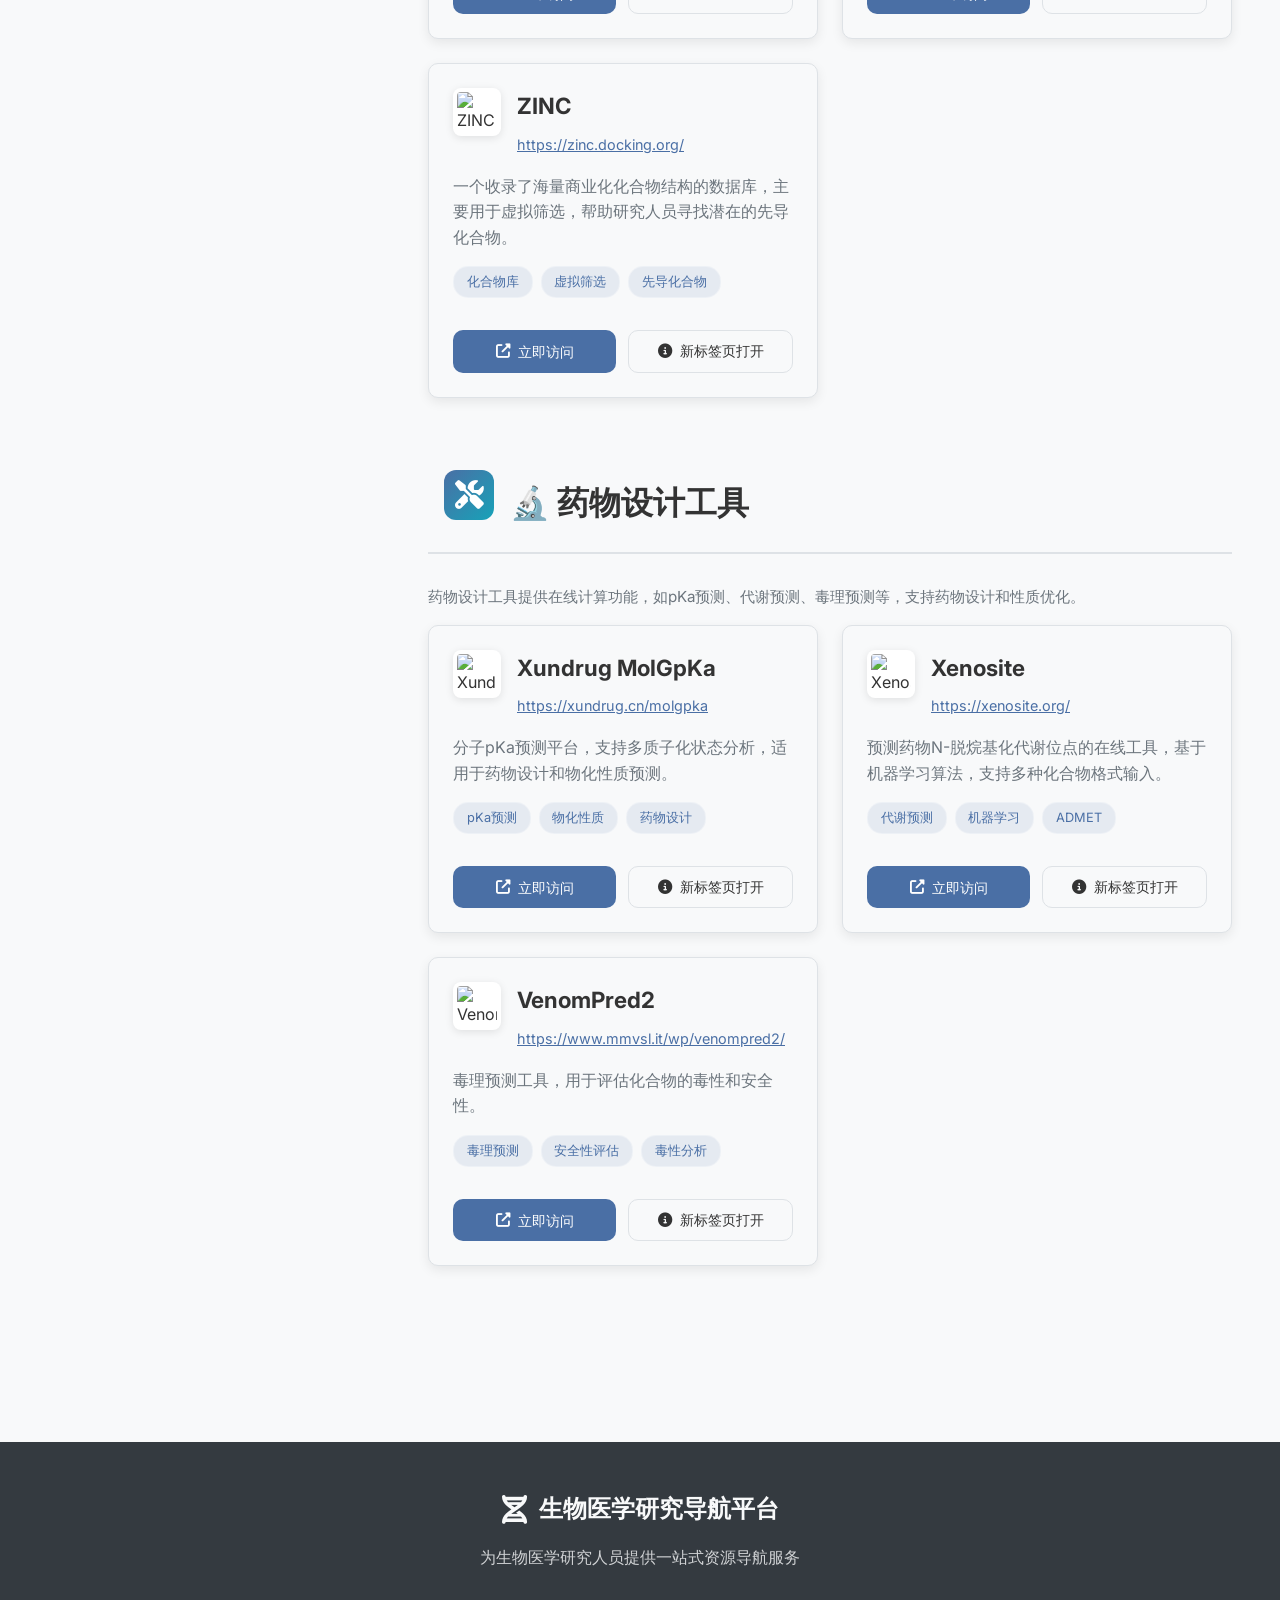
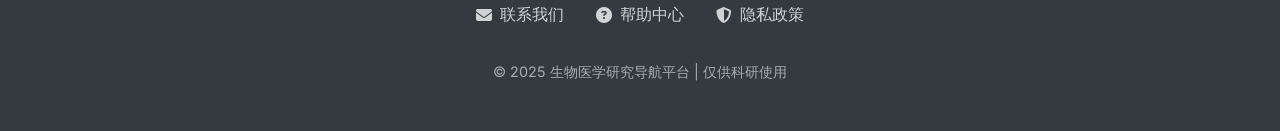
==== commit 56af1a94: "添加化合物供应商网站: 新增11家化合物供应商(Enamine, ChemBridge, OTAVAchemicals, Lifechemicals, Specs, Microsource, MCE," ====
--- a/details.html
+++ b/details.html
@@ -41,7 +41,7 @@
                 <h4><i class="fas fa-chart-pie"></i> 统计信息</h4>
                 <div class="stat-item">
                     <span>6个分类</span>
-                    <span>21个网站</span>
+                    <span>32个网站</span>
                 </div>
                 <div class="stat-item">
                     <span>一键访问</span>
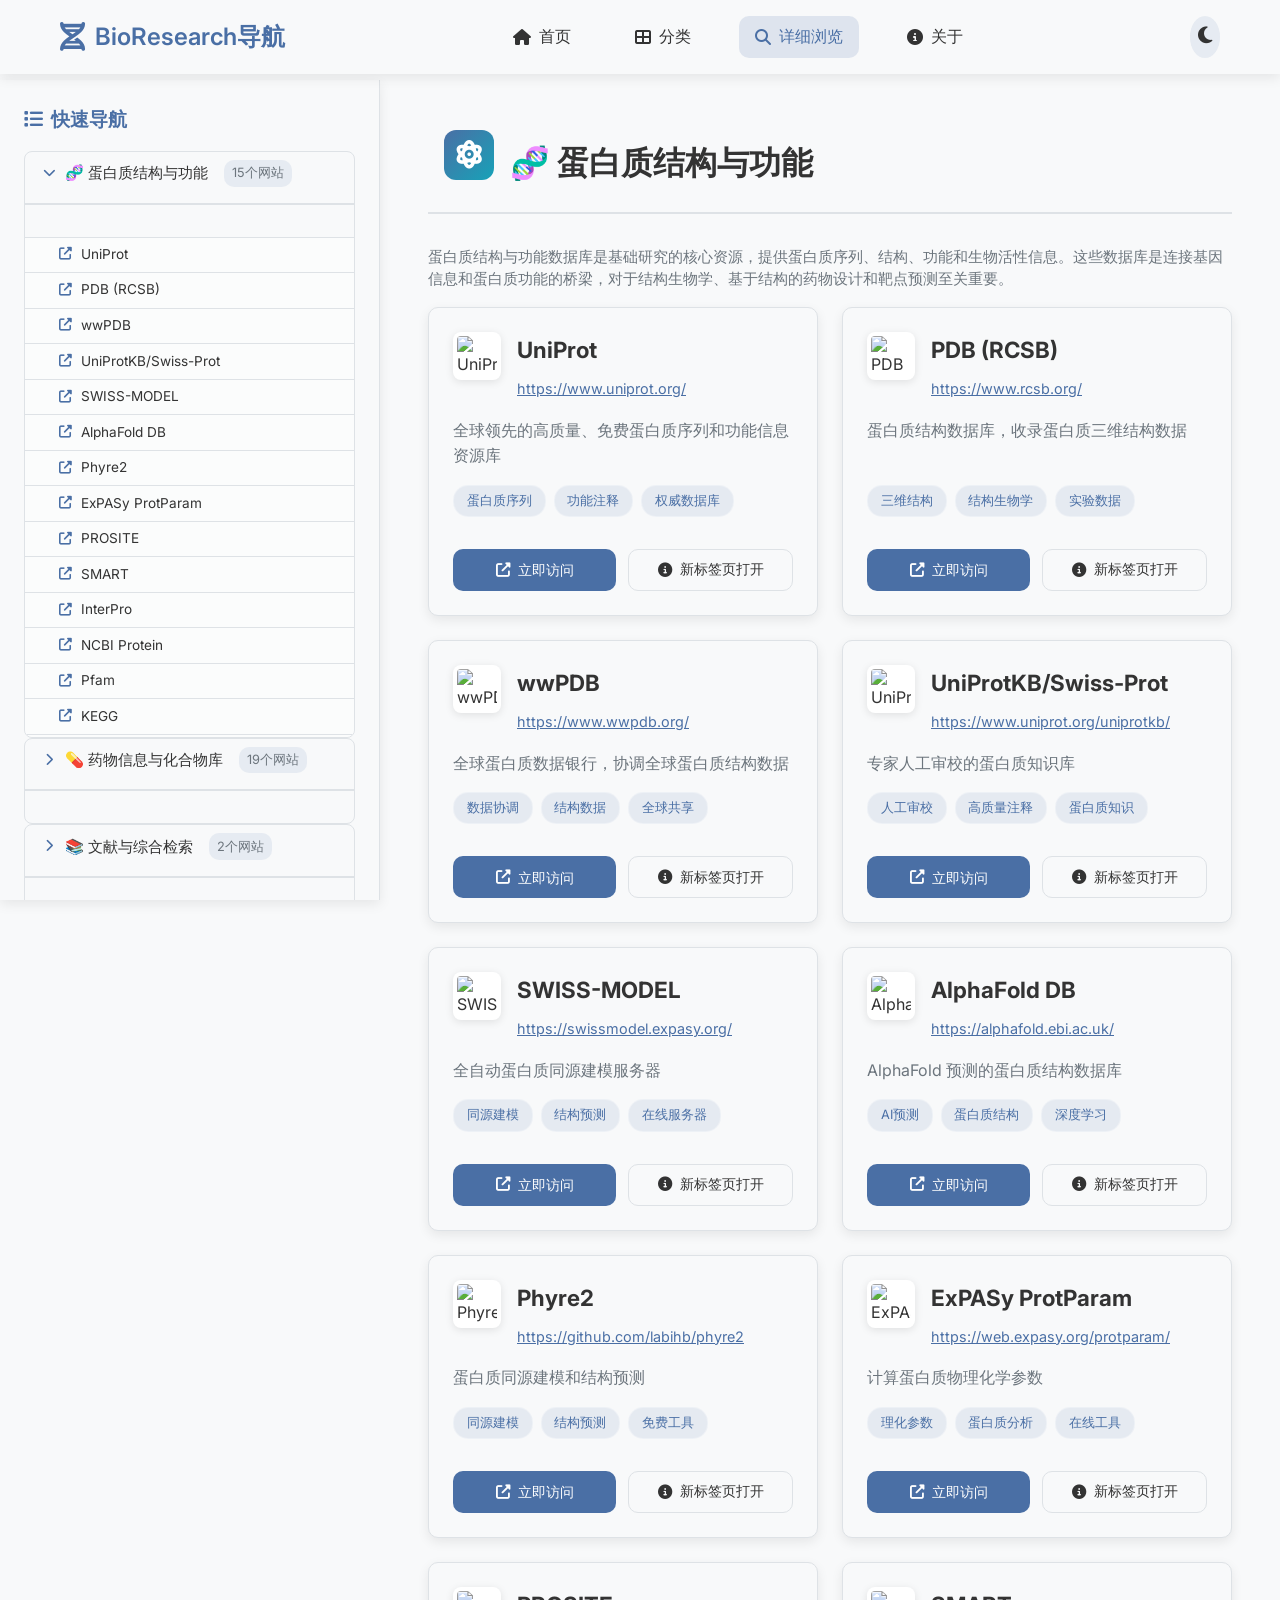
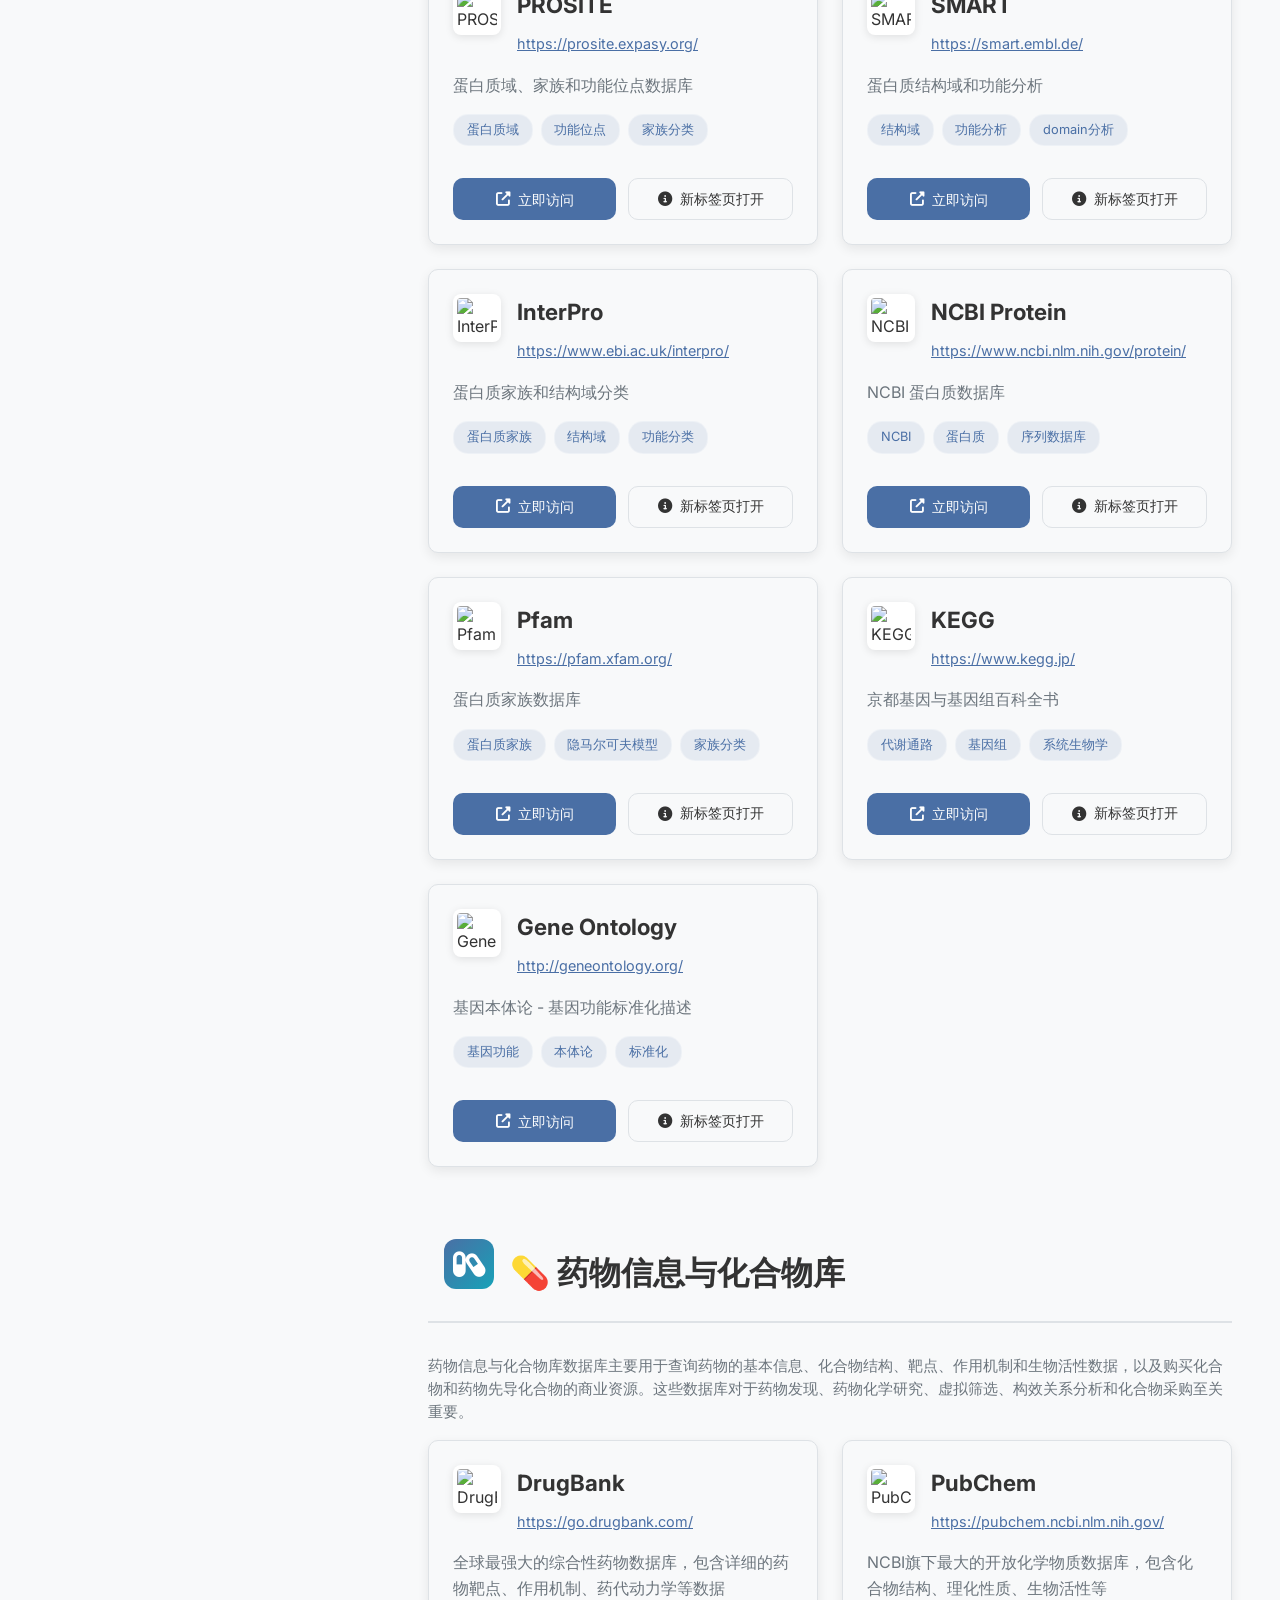
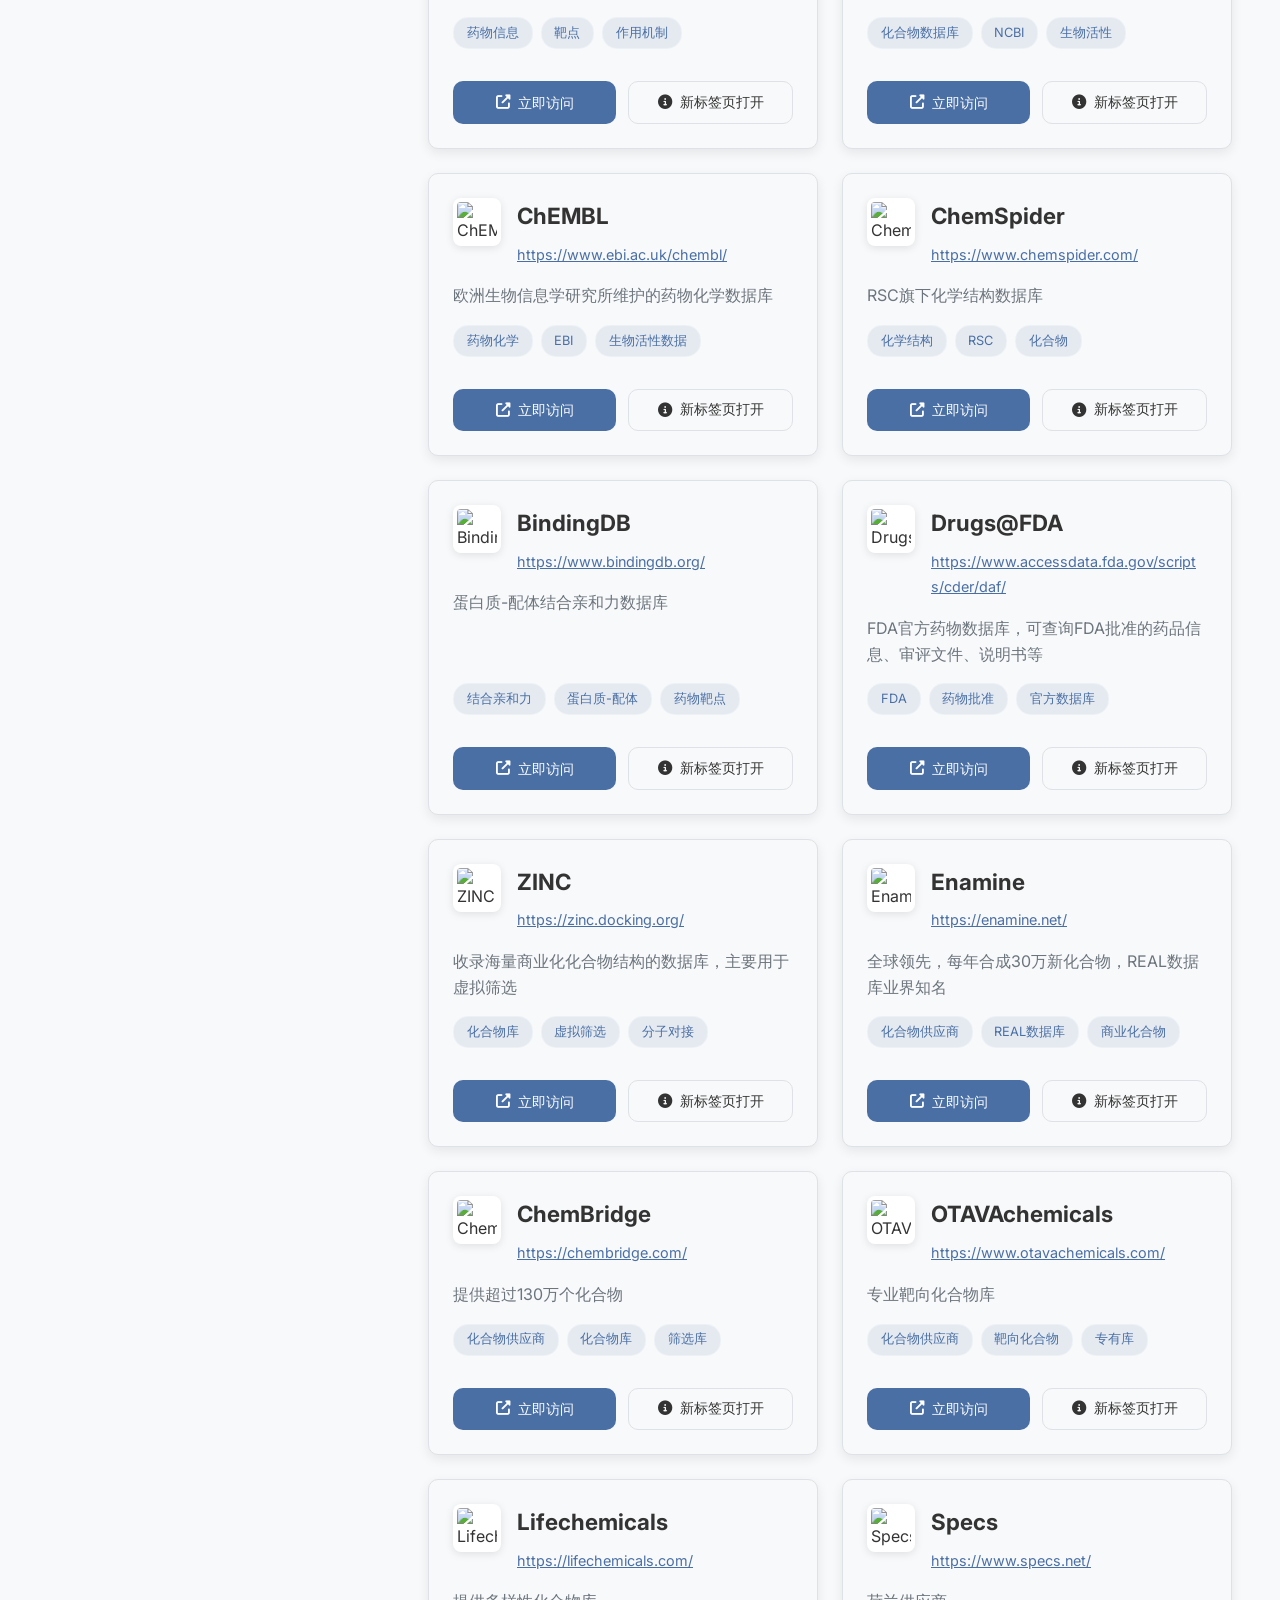
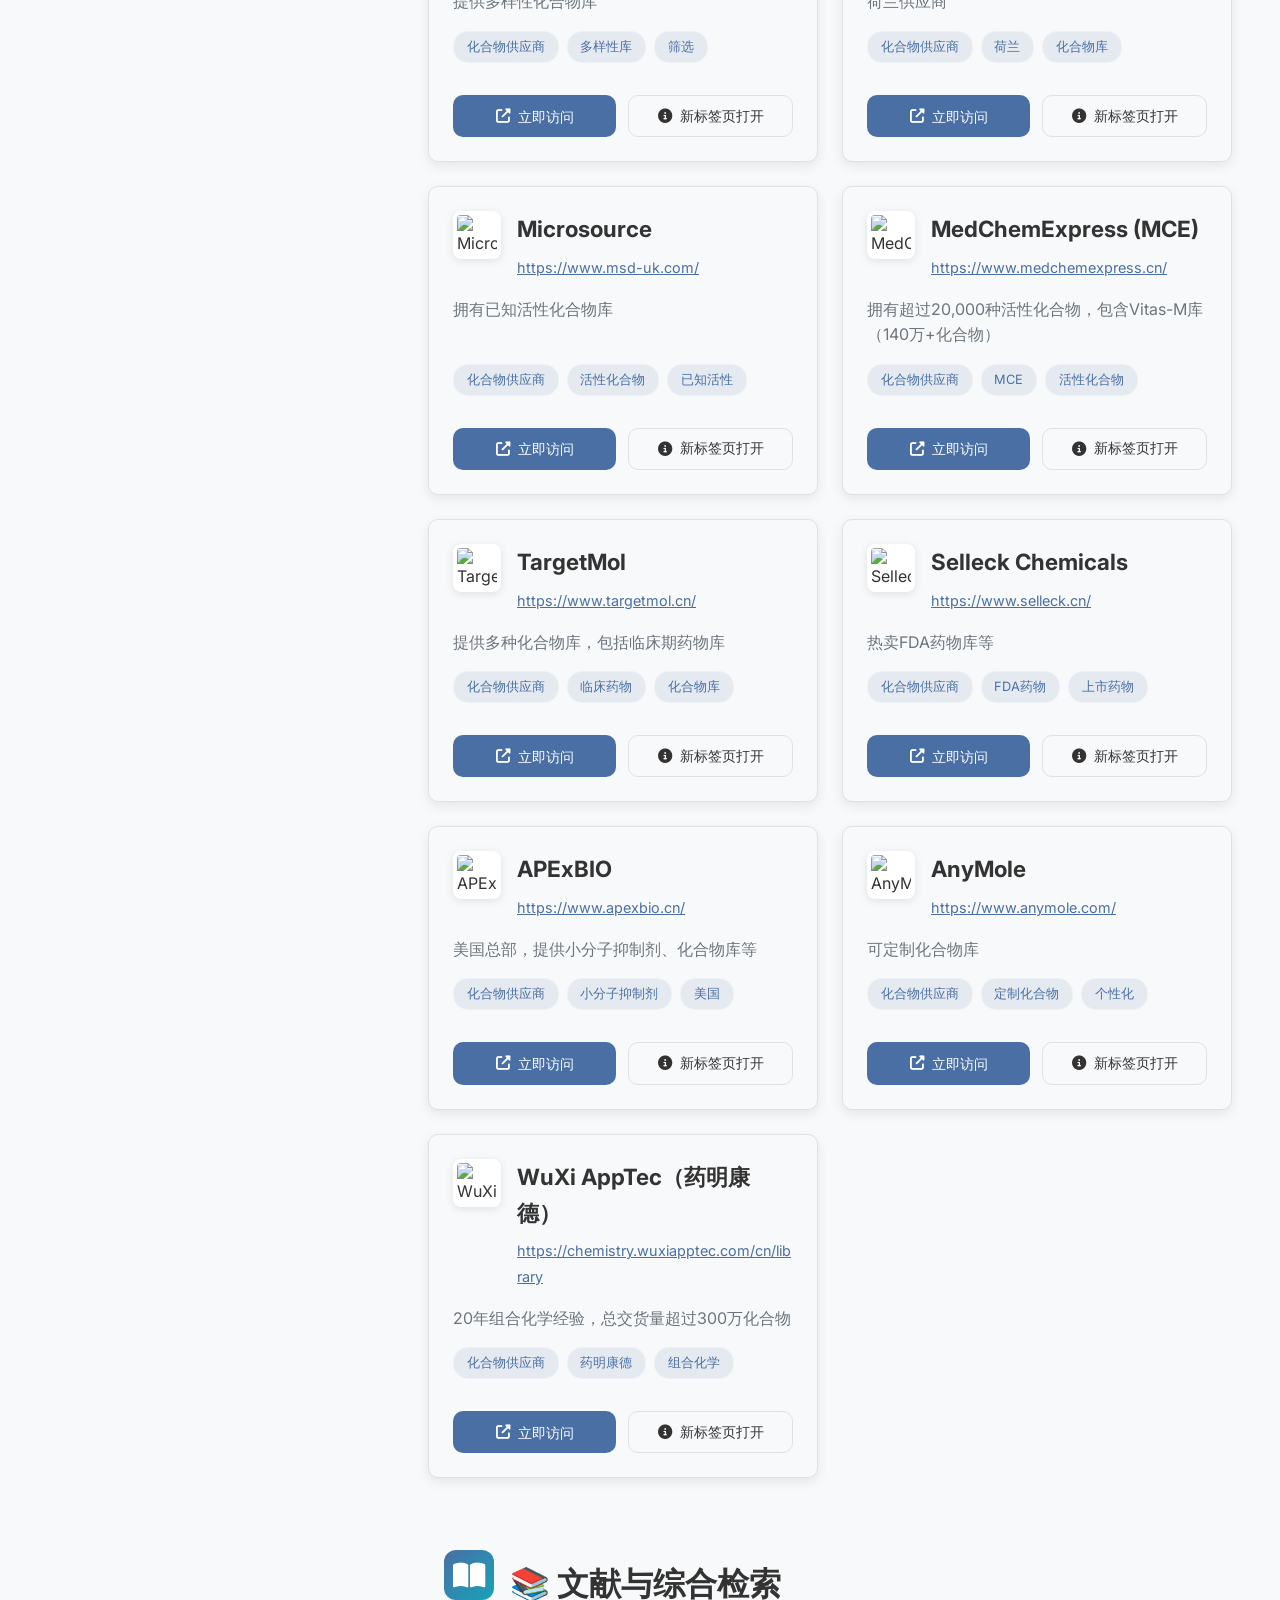
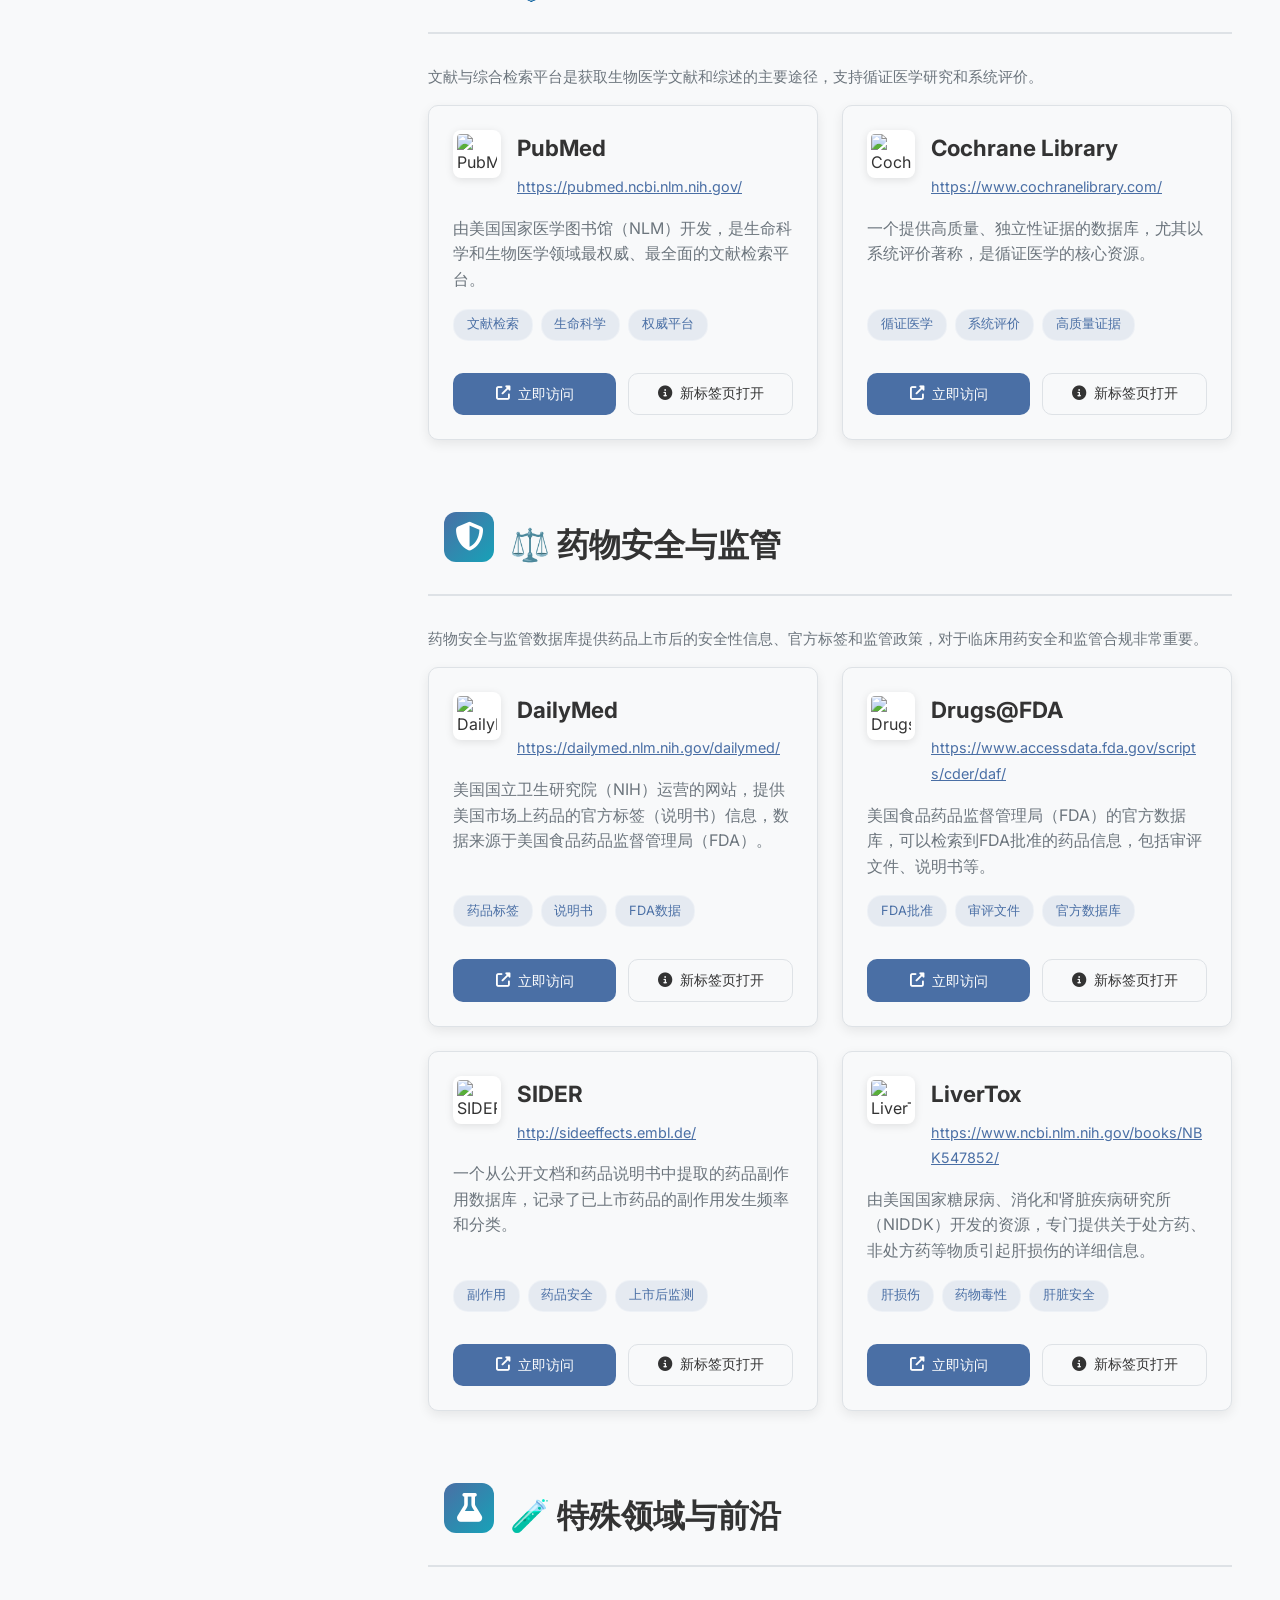
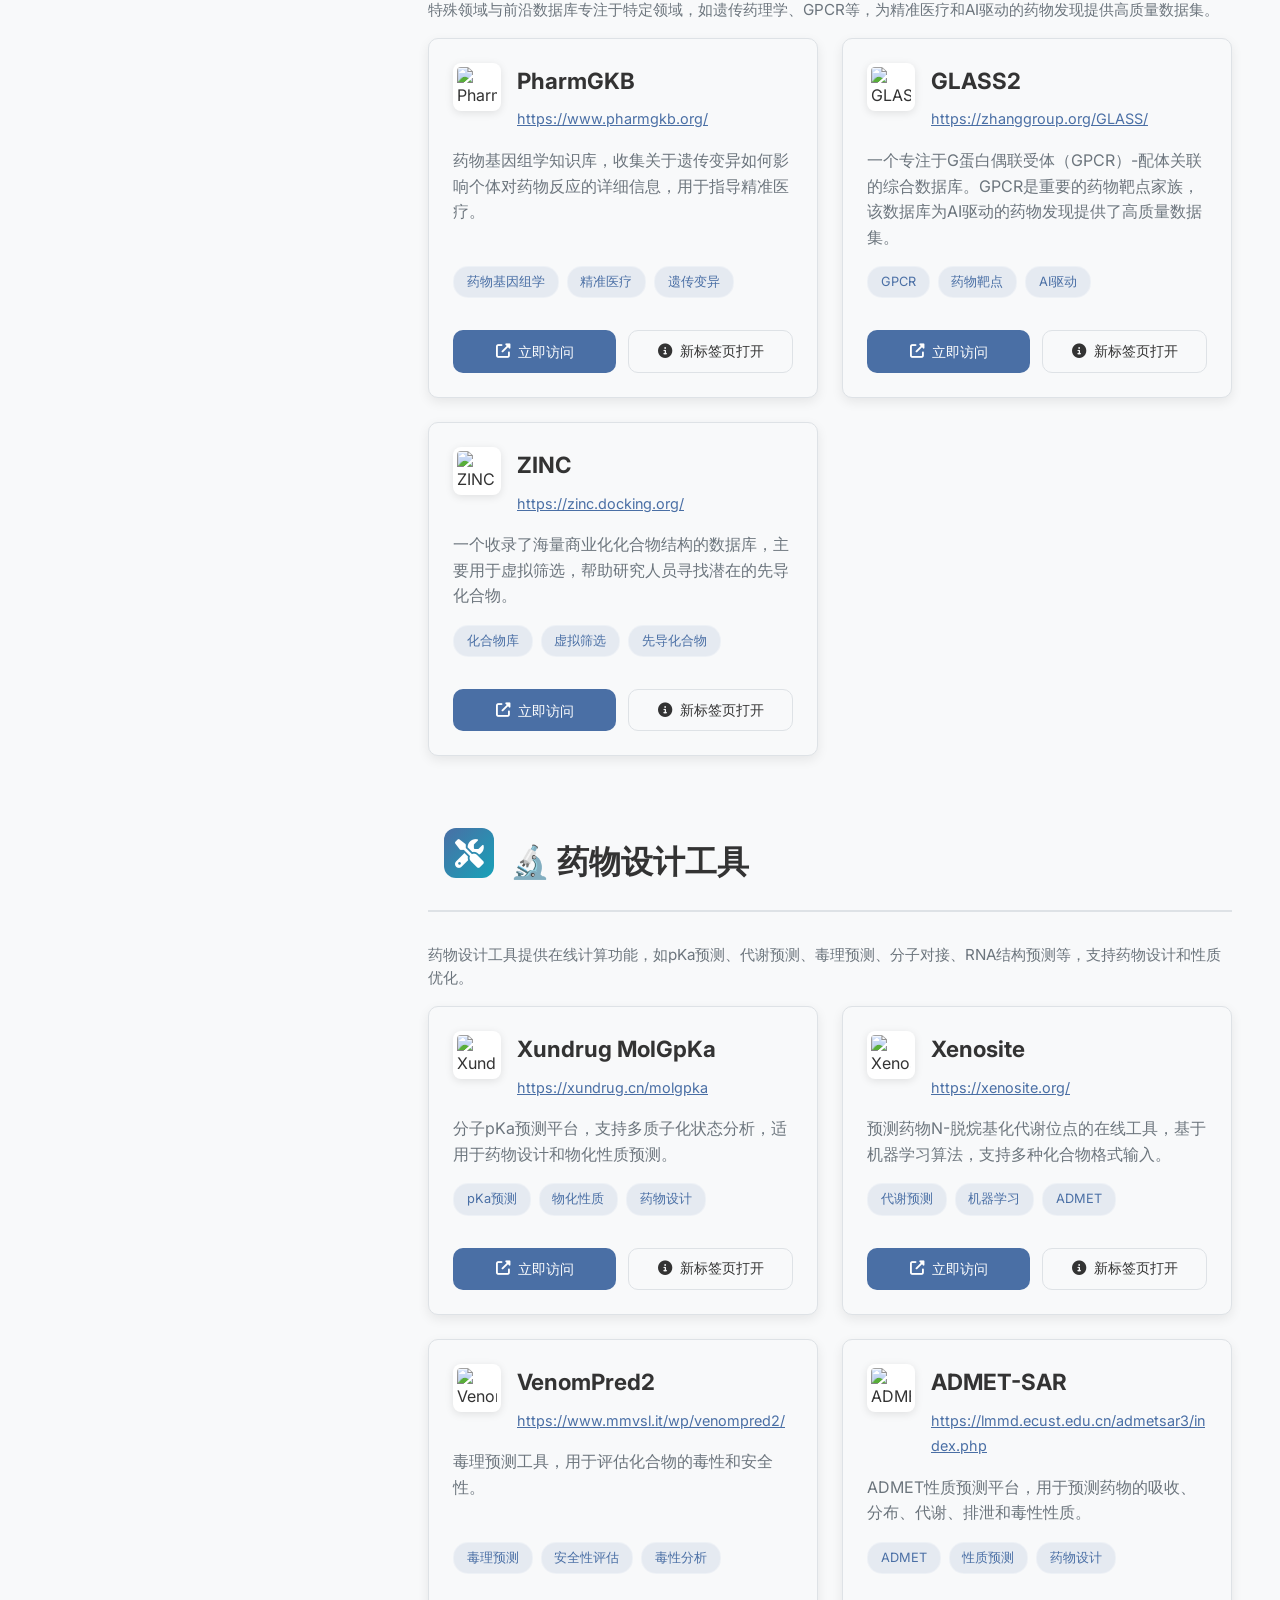
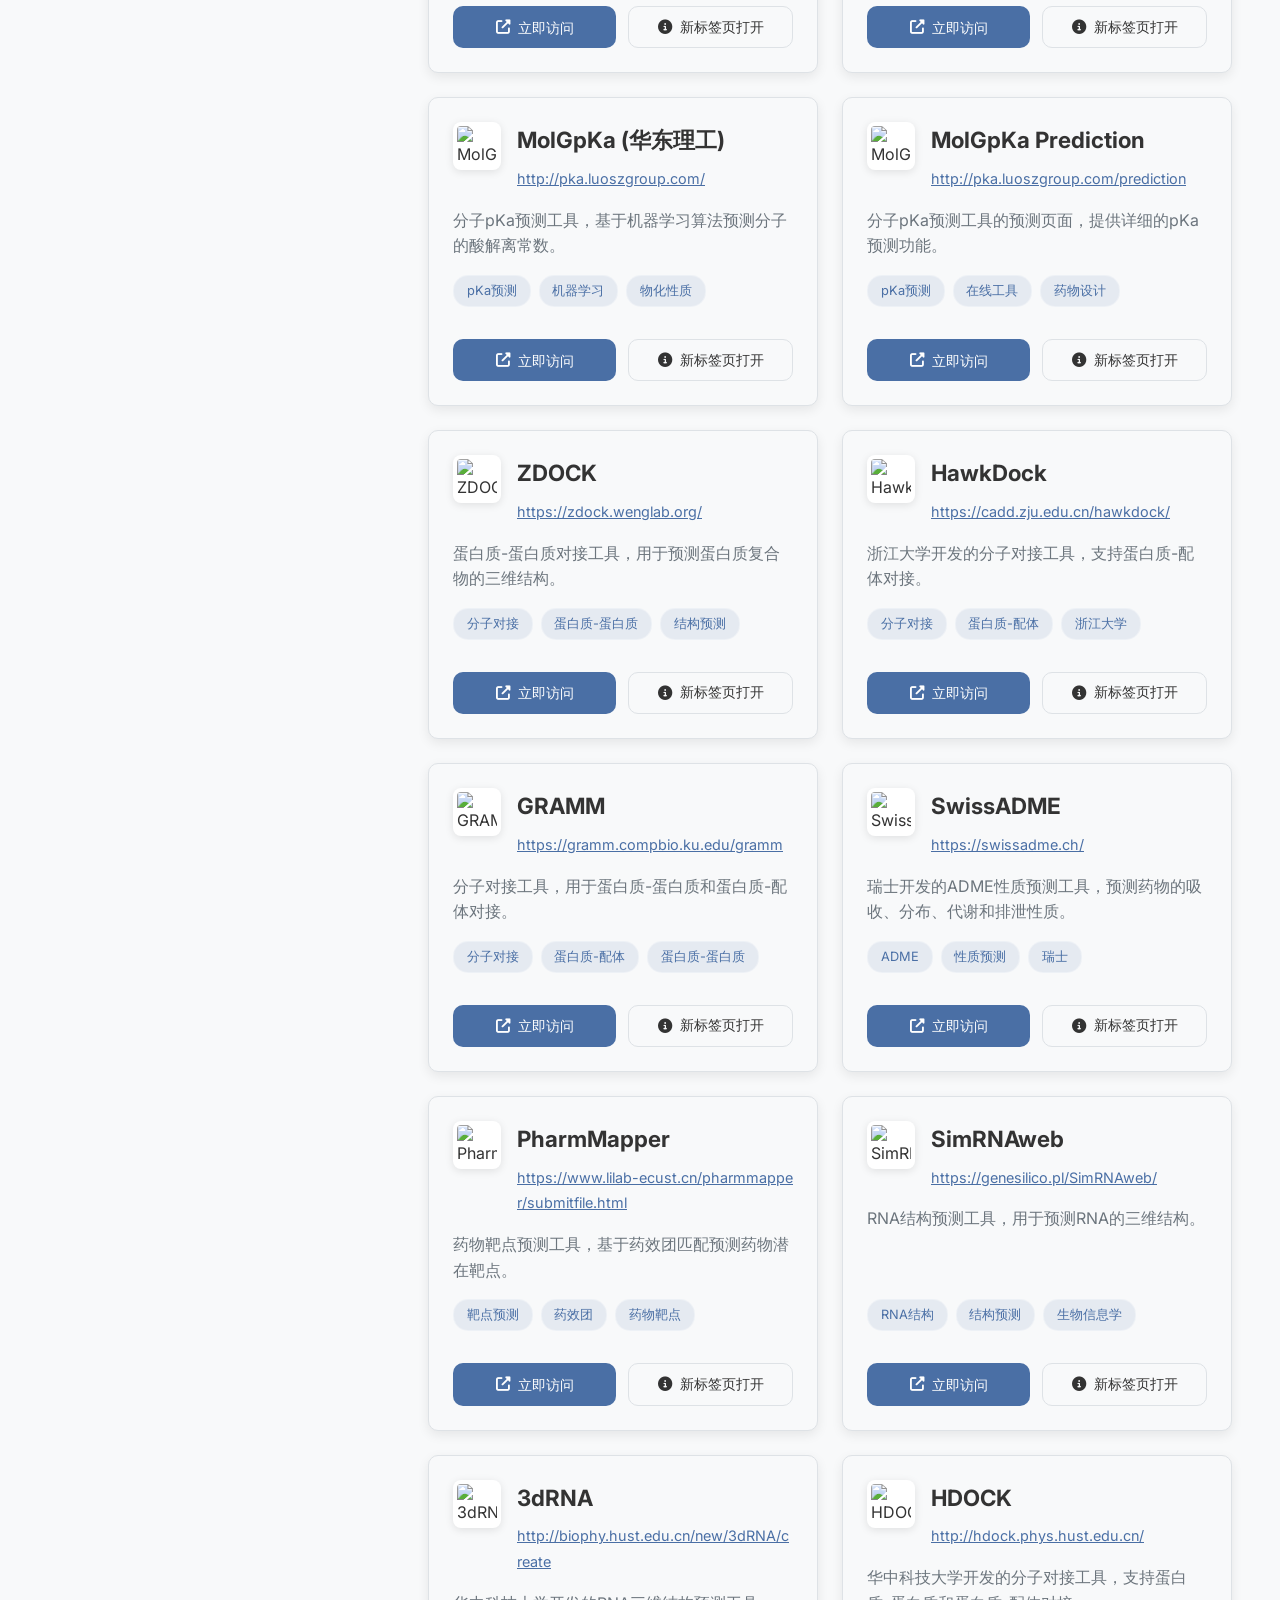
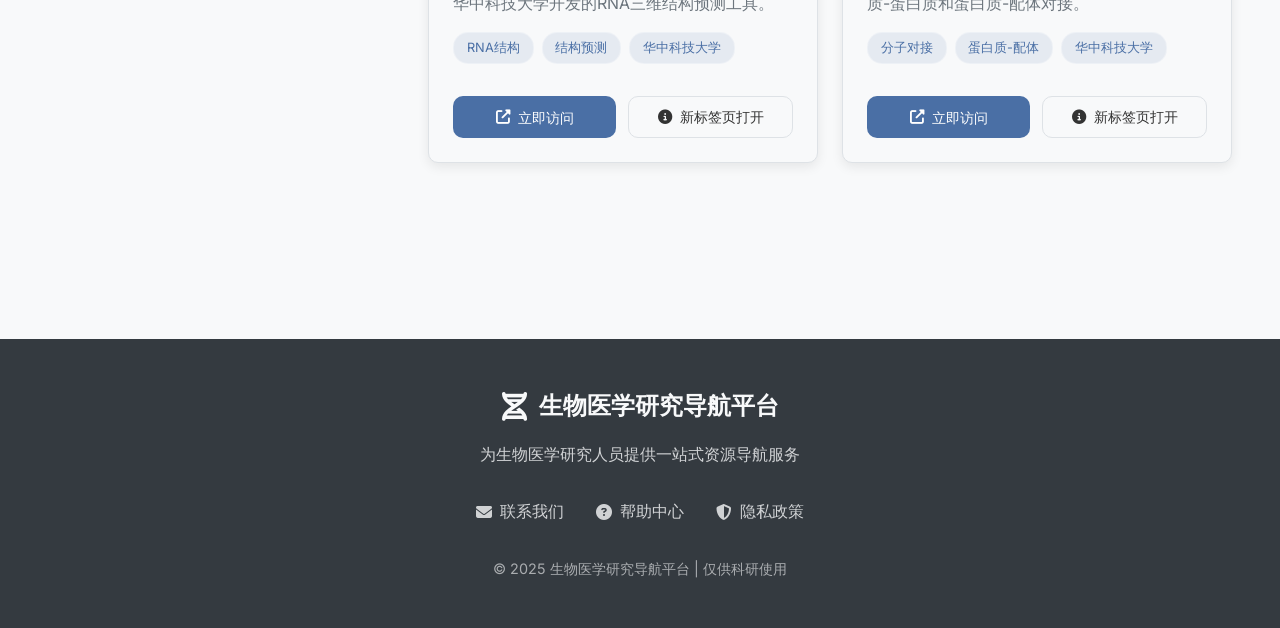
==== commit 49ed8cf4: "更新网站数量统计：蛋白质分类15个，总网站50个" ====
--- a/details.html
+++ b/details.html
@@ -4,7 +4,7 @@
     <meta charset="UTF-8">
     <meta name="viewport" content="width=device-width, initial-scale=1.0">
     <title>详细浏览 - 生物医学研究导航平台</title>
-    <link rel="stylesheet" href="style.css?v=12">
+    <link rel="stylesheet" href="style.css?v=13">
     <link rel="stylesheet" href="https://cdnjs.cloudflare.com/ajax/libs/font-awesome/6.4.0/css/all.min.css">
     <link href="https://fonts.googleapis.com/css2?family=Inter:wght@300;400;500;600;700&family=Poppins:wght@400;500;600&display=swap" rel="stylesheet">
 </head>
@@ -41,7 +41,7 @@
                 <h4><i class="fas fa-chart-pie"></i> 统计信息</h4>
                 <div class="stat-item">
                     <span>6个分类</span>
-                    <span>32个网站</span>
+                    <span>50个网站</span>
                 </div>
                 <div class="stat-item">
                     <span>一键访问</span>
@@ -82,6 +82,6 @@
         </div>
     </footer>
 
-    <script src="script.js?v=4"></script>
+    <script src="script.js?v=7"></script>
 </body>
 </html>
--- a/style.css
+++ b/style.css
@@ -736,6 +736,12 @@
     margin-top: 0;
 }
 
+/* 移除列表项之间的所有间距 */
+.category-nav li {
+    margin: 0;
+    padding: 0;
+}
+
 .category-header {
     display: flex;
     justify-content: space-between;
